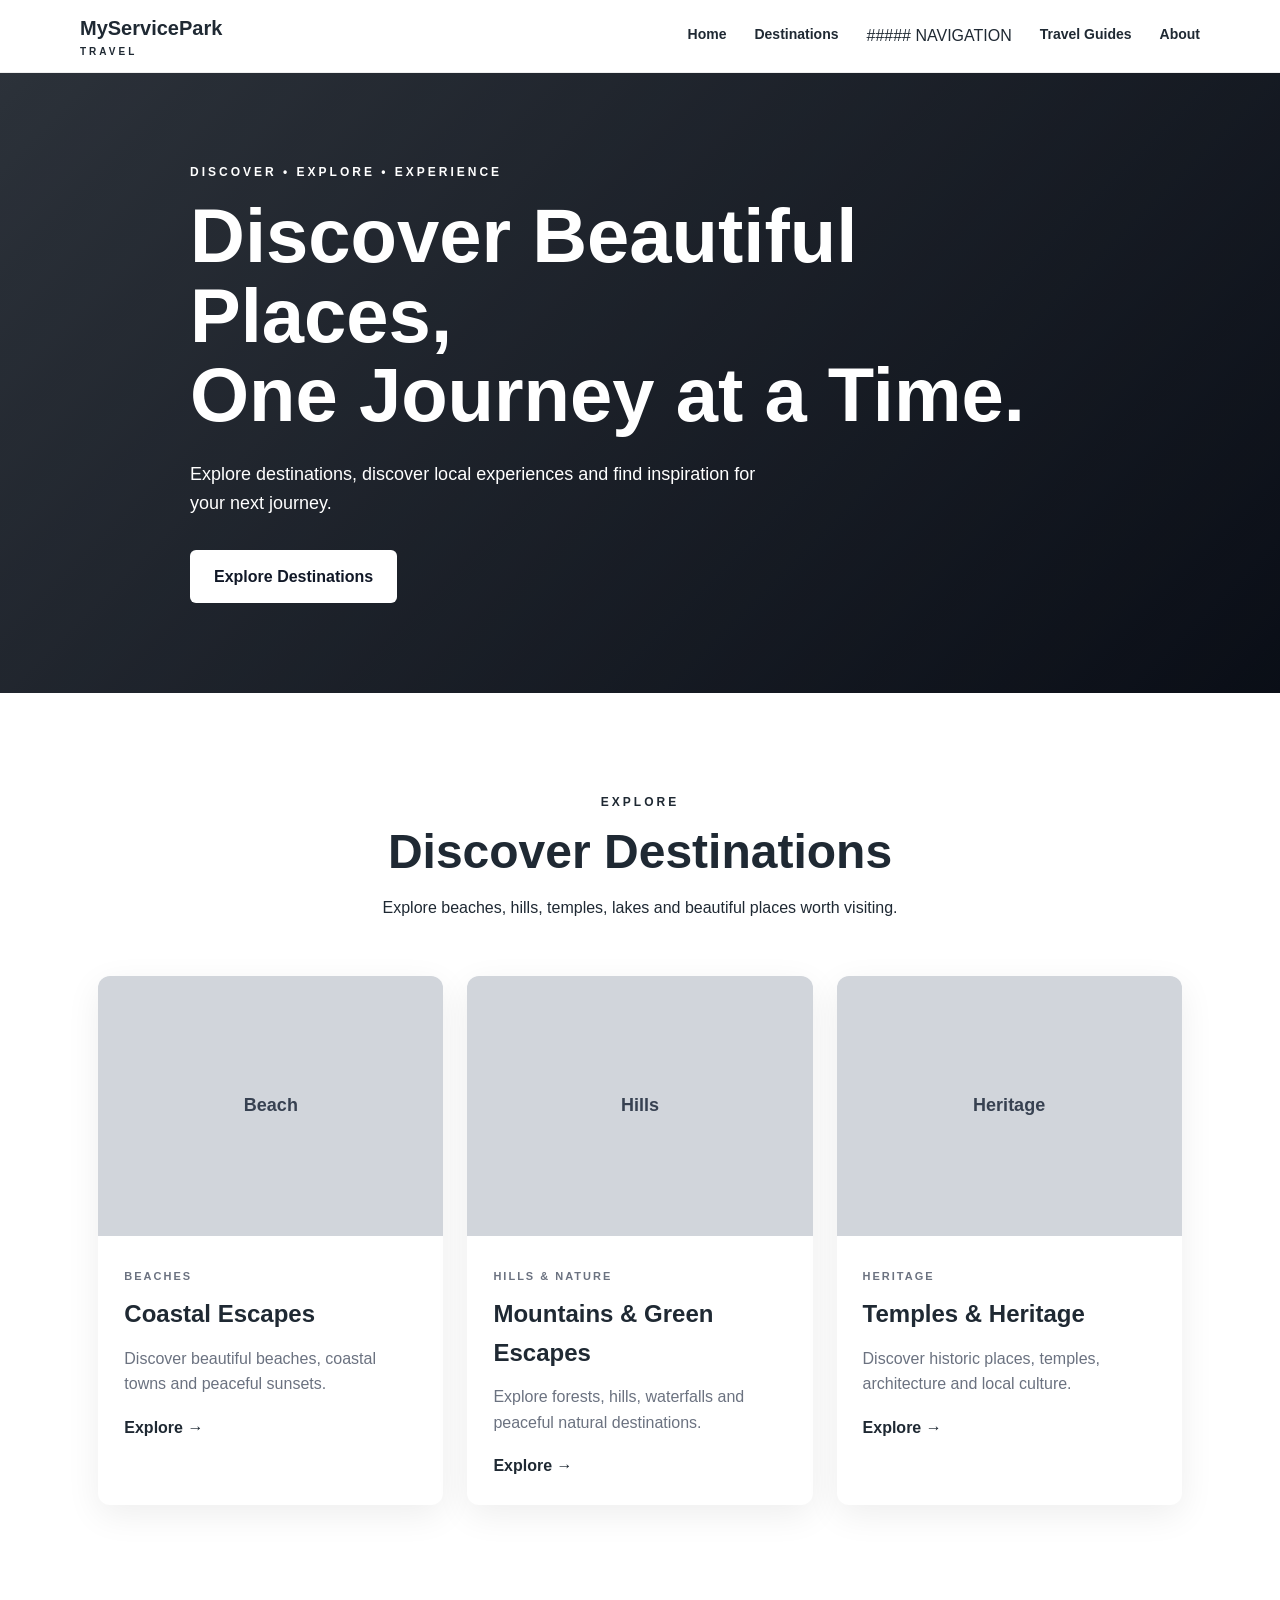
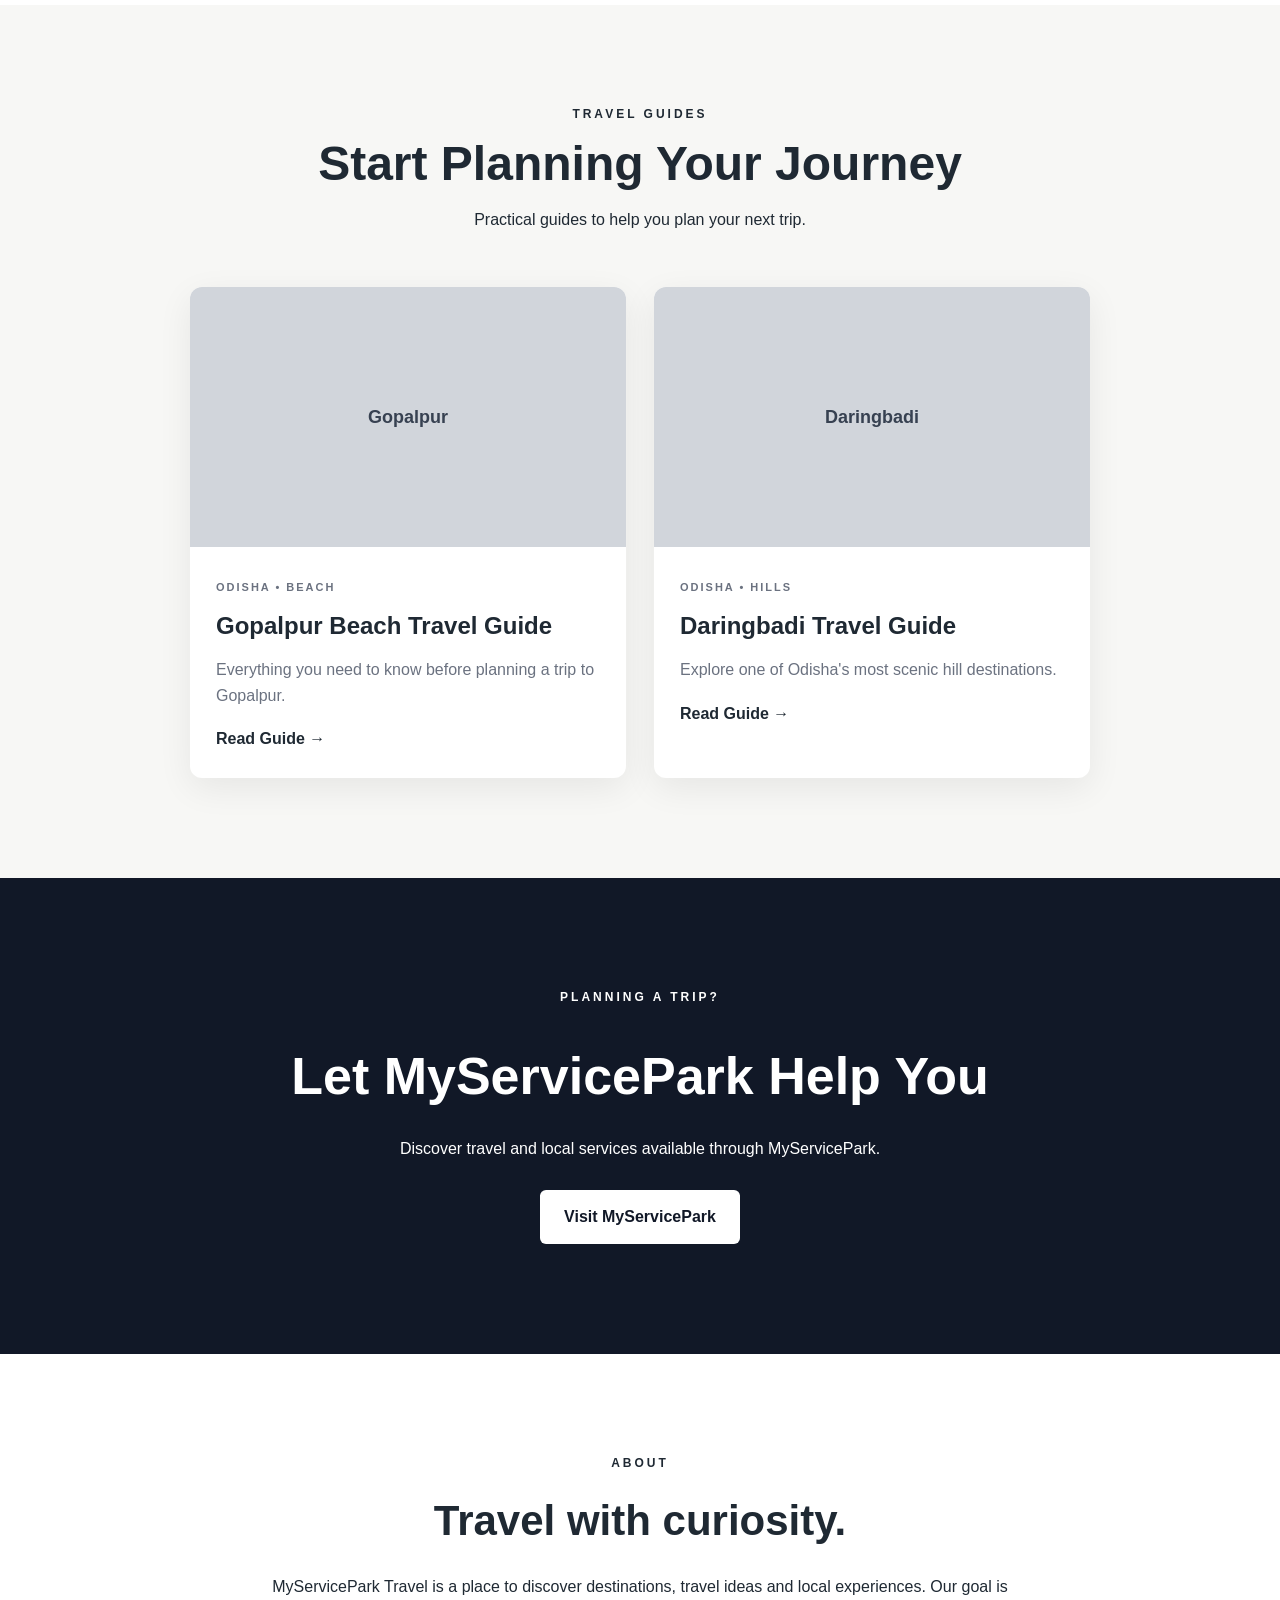
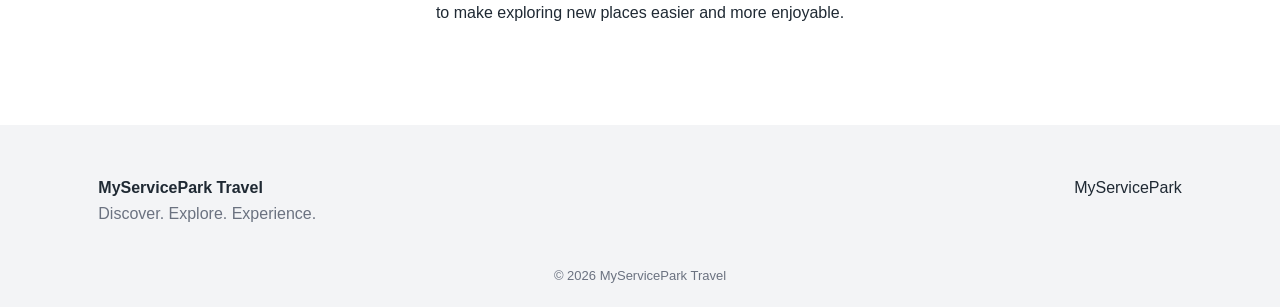
==== index.html @ 7e3c117f "Connect homepage to destinations page  - navigation" ====
<!DOCTYPE html>
<html lang="en">
<head>
    <meta charset="UTF-8">
    <meta name="viewport" content="width=device-width, initial-scale=1.0">

    <title>MyServicePark Travel | Discover Odisha</title>

    <meta
        name="description"
        content="Discover beautiful destinations, travel guides, local experiences and places to visit with MyServicePark Travel."
    >

    <link rel="stylesheet" href="style.css">
</head>

<body>

    <header class="site-header">

        <div class="container nav">

            <a href="index.html" class="logo">
                MyServicePark
                <span>TRAVEL</span>
            </a>

            <nav>
                <a href="index.html">Home</a>
                <a href="destinations/index.html">Destinations</a>  #####   NAVIGATION
                <a href="#guides">Travel Guides</a>
                <a href="#about">About</a>
            </nav>

        </div>

    </header>


    <main>

        <!-- HERO -->

        <section class="hero">

            <div class="hero-content">

                <p class="eyebrow">
                    DISCOVER • EXPLORE • EXPERIENCE
                </p>

                <h1>
                    Discover Beautiful Places,
                    <span>One Journey at a Time.</span>
                </h1>

                <p class="hero-text">
                    Explore destinations, discover local experiences
                    and find inspiration for your next journey.
                </p>

                <a href="#destinations" class="primary-button">
                    Explore Destinations
                </a>

            </div>

        </section>


        <!-- DESTINATIONS -->

        <section id="destinations" class="section">

            <div class="section-heading">

                <p class="eyebrow">
                    EXPLORE
                </p>

                <h2>
                    Discover Destinations
                </h2>

                <p>
                    Explore beaches, hills, temples, lakes and
                    beautiful places worth visiting.
                </p>

            </div>


            <div class="destination-grid">

                <article class="destination-card">

                    <div class="card-image">
                        <div class="placeholder">
                            Beach
                        </div>
                    </div>

                    <div class="card-content">

                        <span class="category">
                            BEACHES
                        </span>

                        <h3>
                            Coastal Escapes
                        </h3>

                        <p>
                            Discover beautiful beaches,
                            coastal towns and peaceful sunsets.
                        </p>

                        <a href="#">
                            Explore →
                        </a>

                    </div>

                </article>


                <article class="destination-card">

                    <div class="card-image">
                        <div class="placeholder">
                            Hills
                        </div>
                    </div>

                    <div class="card-content">

                        <span class="category">
                            HILLS & NATURE
                        </span>

                        <h3>
                            Mountains & Green Escapes
                        </h3>

                        <p>
                            Explore forests, hills, waterfalls
                            and peaceful natural destinations.
                        </p>

                        <a href="#">
                            Explore →
                        </a>

                    </div>

                </article>


                <article class="destination-card">

                    <div class="card-image">
                        <div class="placeholder">
                            Heritage
                        </div>
                    </div>

                    <div class="card-content">

                        <span class="category">
                            HERITAGE
                        </span>

                        <h3>
                            Temples & Heritage
                        </h3>

                        <p>
                            Discover historic places, temples,
                            architecture and local culture.
                        </p>

                        <a href="#">
                            Explore →
                        </a>

                    </div>

                </article>

            </div>

        </section>


        <!-- FEATURED GUIDES -->

        <section id="guides" class="section light-section">

            <div class="section-heading">

                <p class="eyebrow">
                    TRAVEL GUIDES
                </p>

                <h2>
                    Start Planning Your Journey
                </h2>

                <p>
                    Practical guides to help you plan your
                    next trip.
                </p>

            </div>


            <div class="article-grid">

                <article class="article-card">

                    <div class="article-image">
                        <div class="placeholder">
                            Gopalpur
                        </div>
                    </div>

                    <div class="article-content">

                        <span class="category">
                            ODISHA • BEACH
                        </span>

                        <h3>
                            Gopalpur Beach Travel Guide
                        </h3>

                        <p>
                            Everything you need to know before
                            planning a trip to Gopalpur.
                        </p>
                        
                        <a href="articles/gopalpur-beach.html">
                            Read Guide →
                        </a>

                    </div>

                </article>


                <article class="article-card">

                    <div class="article-image">
                        <div class="placeholder">
                            Daringbadi
                        </div>
                    </div>

                    <div class="article-content">

                        <span class="category">
                            ODISHA • HILLS
                        </span>

                        <h3>
                            Daringbadi Travel Guide
                        </h3>

                        <p>
                            Explore one of Odisha's most scenic
                            hill destinations.
                        </p>

                        <a href="#">
                            Read Guide →
                        </a>

                    </div>

                </article>

            </div>

        </section>


        <!-- MY SERVICE PARK CTA -->

        <section class="cta">

            <div class="cta-content">

                <p class="eyebrow">
                    PLANNING A TRIP?
                </p>

                <h2>
                    Let MyServicePark Help You
                </h2>

                <p>
                    Discover travel and local services
                    available through MyServicePark.
                </p>

                <a
                    href="https://myservicepark.com"
                    class="primary-button"
                    target="_blank"
                >
                    Visit MyServicePark
                </a>

            </div>

        </section>


        <!-- ABOUT -->

        <section id="about" class="section">

            <div class="about">

                <p class="eyebrow">
                    ABOUT
                </p>

                <h2>
                    Travel with curiosity.
                </h2>

                <p>
                    MyServicePark Travel is a place to discover
                    destinations, travel ideas and local experiences.
                    Our goal is to make exploring new places easier
                    and more enjoyable.
                </p>

            </div>

        </section>

    </main>


    <footer>

        <div class="container footer-content">

            <div>
                <strong>MyServicePark Travel</strong>
                <p>
                    Discover. Explore. Experience.
                </p>
            </div>

            <div>
                <a href="https://myservicepark.com">
                    MyServicePark
                </a>
            </div>

        </div>

        <div class="copyright">
            © 2026 MyServicePark Travel
        </div>

    </footer>

</body>
</html>
---- style.css ----
* {
    margin: 0;
    padding: 0;
    box-sizing: border-box;
}

html {
    scroll-behavior: smooth;
}

body {
    font-family: Arial, Helvetica, sans-serif;
    color: #1f2933;
    background: #ffffff;
    line-height: 1.6;
}

a {
    text-decoration: none;
    color: inherit;
}

.container {
    width: min(1120px, 92%);
    margin: auto;
}


/* HEADER */

.site-header {
    position: sticky;
    top: 0;
    z-index: 1000;

    background: rgba(255, 255, 255, 0.95);

    border-bottom: 1px solid #eeeeee;
}

.nav {
    min-height: 72px;

    display: flex;
    align-items: center;
    justify-content: space-between;
}

.logo {
    font-size: 20px;
    font-weight: 800;
}

.logo span {
    display: block;

    font-size: 10px;
    letter-spacing: 3px;
    font-weight: 600;
}

nav {
    display: flex;
    gap: 28px;
}

nav a {
    font-size: 14px;
    font-weight: 600;
}


/* HERO */

.hero {
    min-height: 620px;

    display: flex;
    align-items: center;

    background:
        linear-gradient(
            rgba(0, 0, 0, 0.42),
            rgba(0, 0, 0, 0.42)
        ),
        linear-gradient(
            135deg,
            #4b5563,
            #111827
        );
}

.hero-content {
    width: min(900px, 92%);
    margin: auto;

    color: white;
}

.eyebrow {
    font-size: 12px;
    font-weight: 700;
    letter-spacing: 3px;
    margin-bottom: 14px;
}

.hero h1 {
    max-width: 850px;

    font-size: clamp(42px, 7vw, 76px);
    line-height: 1.05;

    margin-bottom: 25px;
}

.hero h1 span {
    display: block;
}

.hero-text {
    max-width: 600px;

    font-size: 18px;
    margin-bottom: 32px;
}


/* BUTTON */

.primary-button {
    display: inline-block;

    padding: 14px 24px;

    background: #ffffff;
    color: #111827;

    border-radius: 6px;

    font-weight: 700;
}


/* SECTIONS */

.section {
    padding: 100px 4%;
}

.light-section {
    background: #f7f7f5;
}

.section-heading {
    max-width: 700px;

    margin: 0 auto 55px;

    text-align: center;
}

.section-heading h2 {
    font-size: clamp(32px, 5vw, 48px);
    line-height: 1.1;

    margin-bottom: 16px;
}


/* DESTINATIONS */

.destination-grid {
    width: min(1120px, 92%);
    margin: auto;

    display: grid;

    grid-template-columns:
        repeat(3, 1fr);

    gap: 24px;
}

.destination-card,
.article-card {
    background: white;

    border-radius: 12px;

    overflow: hidden;

    box-shadow:
        0 10px 35px
        rgba(0, 0, 0, 0.07);
}

.card-image,
.article-image {
    height: 260px;
}

.placeholder {
    width: 100%;
    height: 100%;

    display: flex;
    align-items: center;
    justify-content: center;

    background: #d1d5db;

    color: #374151;

    font-size: 18px;
    font-weight: 700;
}

.card-content,
.article-content {
    padding: 26px;
}

.category {
    font-size: 11px;

    font-weight: 800;

    letter-spacing: 2px;

    color: #6b7280;
}

.card-content h3,
.article-content h3 {
    font-size: 24px;

    margin: 8px 0 12px;
}

.card-content p,
.article-content p {
    color: #6b7280;

    margin-bottom: 18px;
}

.card-content a,
.article-content a {
    font-weight: 700;
}


/* ARTICLES */

.article-grid {
    width: min(900px, 92%);
    margin: auto;

    display: grid;

    grid-template-columns:
        repeat(2, 1fr);

    gap: 28px;
}


/* CTA */

.cta {
    padding: 110px 5%;

    text-align: center;

    background: #111827;
    color: white;
}

.cta-content {
    max-width: 700px;
    margin: auto;
}

.cta h2 {
    font-size: clamp(32px, 5vw, 52px);

    margin-bottom: 18px;
}

.cta p {
    margin-bottom: 28px;
}


/* ABOUT */

.about {
    max-width: 750px;

    margin: auto;

    text-align: center;
}

.about h2 {
    font-size: 42px;

    margin-bottom: 20px;
}


/* FOOTER */

footer {
    background: #f3f4f6;

    padding: 50px 4% 20px;
}

.footer-content {
    display: flex;

    justify-content: space-between;

    gap: 30px;
}

.footer-content p {
    color: #6b7280;
}

.copyright {
    text-align: center;

    margin-top: 40px;

    font-size: 13px;

    color: #6b7280;
}


/* MOBILE */

@media (max-width: 800px) {

    nav {
        gap: 12px;
    }

    nav a {
        font-size: 12px;
    }

    .destination-grid,
    .article-grid {
        grid-template-columns: 1fr;
    }

    .hero {
        min-height: 560px;
    }

    .hero h1 {
        font-size: 46px;
    }

    .section {
        padding: 70px 4%;
    }

    .footer-content {
        flex-direction: column;
    }
}

##########################
/* ARTICLE PAGE */

.article-hero {
    min-height: 500px;

    display: flex;
    align-items: center;

    background:
        linear-gradient(
            rgba(0, 0, 0, 0.45),
            rgba(0, 0, 0, 0.45)
        ),
        linear-gradient(
            135deg,
            #374151,
            #111827
        );

    color: white;
}


.article-hero-content {
    width: min(900px, 92%);

    margin: auto;
}


.article-hero h1 {
    max-width: 850px;

    font-size: clamp(42px, 7vw, 70px);

    line-height: 1.05;

    margin-bottom: 20px;
}


.article-hero p:not(.eyebrow) {
    max-width: 650px;

    font-size: 18px;
}


.article-page {
    width: min(800px, 90%);

    margin: auto;

    padding: 90px 0;
}


.article-page h2 {
    font-size: 32px;

    margin-top: 55px;

    margin-bottom: 18px;
}


.article-page p {
    margin-bottom: 20px;

    color: #4b5563;
}


.article-page ul {
    margin-left: 25px;

    color: #4b5563;
}


.article-intro {
    font-size: 21px;

    line-height: 1.8;

    color: #374151 !important;
}


.video-placeholder {
    margin-top: 25px;

    height: 360px;

    display: flex;

    align-items: center;
    justify-content: center;

    background: #e5e7eb;

    color: #6b7280;

    border-radius: 10px;
}


@media (max-width: 700px) {

    .article-hero {
        min-height: 450px;
    }

    .article-hero h1 {
        font-size: 44px;
    }

    .video-placeholder {
        height: 220px;
    }

}

#################################

/* ================================
   Article Page
   ================================ */

.article-hero {
    padding: 100px 20px;
    background: #f4f7f6;
    text-align: center;
}

.article-hero-content {
    max-width: 850px;
    margin: 0 auto;
}

.article-category {
    font-size: 14px;
    font-weight: 700;
    letter-spacing: 1.5px;
    margin-bottom: 15px;
}

.article-hero h1 {
    font-size: 48px;
    line-height: 1.15;
    margin-bottom: 20px;
}

.article-intro {
    max-width: 700px;
    margin: 0 auto;
    font-size: 20px;
    line-height: 1.7;
}


.article-page {
    max-width: 850px;
    margin: 0 auto;
    padding: 70px 20px;
}

.article-page section {
    margin-bottom: 55px;
}

.article-page h2 {
    font-size: 30px;
    margin-bottom: 18px;
}

.article-page p {
    font-size: 17px;
    line-height: 1.8;
    margin-bottom: 18px;
}

.article-page ul {
    padding-left: 25px;
}

.article-page li {
    font-size: 17px;
    line-height: 1.8;
    margin-bottom: 8px;
}


/* Video placeholder */

.video-placeholder {
    min-height: 300px;
    display: flex;
    align-items: center;
    justify-content: center;

    margin-top: 25px;
    padding: 30px;

    background: #eeeeee;
    border-radius: 12px;

    text-align: center;
}

.video-placeholder p {
    margin: 0;
}


/* Article CTA */

.article-cta {
    padding: 40px;
    background: #f4f7f6;
    border-radius: 16px;
    text-align: center;
}

.article-cta h2 {
    margin-bottom: 12px;
}


/* Mobile */

@media (max-width: 768px) {

    .article-hero {
        padding: 70px 20px;
    }

    .article-hero h1 {
        font-size: 36px;
    }

    .article-intro {
        font-size: 18px;
    }
/* ================================
   Destinations Page
   ================================ */

.page-hero {
    padding: 90px 20px;
    text-align: center;
    background: #f4f7f6;
}

.page-hero h1 {
    font-size: 48px;
    margin-bottom: 20px;
}

.page-hero p:not(.article-category) {
    max-width: 700px;
    margin: 0 auto;
    font-size: 19px;
    line-height: 1.7;
}


.destinations-page {
    padding: 70px 20px;
}


.destination-category {
    margin-bottom: 80px;
}


.category-heading {
    margin-bottom: 30px;
}

.category-heading h2 {
    font-size: 32px;
    margin-bottom: 10px;
}

.category-heading p {
    max-width: 700px;
    font-size: 17px;
    line-height: 1.7;
}


.destination-grid {
    display: grid;

    grid-template-columns:
        repeat(auto-fit, minmax(260px, 1fr));

    gap: 25px;
}


.destination-card {
    background: #ffffff;

    border: 1px solid #e5e5e5;

    border-radius: 16px;

    overflow: hidden;

    transition:
        transform 0.2s ease,
        box-shadow 0.2s ease;
}


.destination-card:hover {
    transform: translateY(-5px);

    box-shadow:
        0 10px 30px rgba(0, 0, 0, 0.08);
}


.destination-card-content {
    padding: 28px;
}


.destination-tag {
    display: inline-block;

    font-size: 13px;

    font-weight: 700;

    letter-spacing: 0.8px;

    text-transform: uppercase;

    margin-bottom: 12px;
}


.destination-card h3 {
    font-size: 24px;

    margin-bottom: 12px;
}


.destination-card p {
    font-size: 16px;

    line-height: 1.7;

    margin-bottom: 20px;
}


.destination-card a {
    font-weight: 700;

    text-decoration: none;
}


.destination-card a:hover {
    text-decoration: underline;
}


/* Travel CTA */

.travel-cta {
    padding: 70px 20px;

    text-align: center;

    background: #f4f7f6;
}

.travel-cta h2 {
    font-size: 34px;

    margin-bottom: 15px;
}

.travel-cta p {
    max-width: 650px;

    margin: 0 auto 25px;

    font-size: 17px;

    line-height: 1.7;
}


/* Mobile */

@media (max-width: 768px) {

    .page-hero {
        padding: 70px 20px;
    }

    .page-hero h1 {
        font-size: 38px;
    }

    .destinations-page {
        padding: 50px 20px;
    }

    .destination-category {
        margin-bottom: 60px;
    }

    .category-heading h2 {
        font-size: 28px;
    }

    .travel-cta h2 {
        font-size: 28px;
    }

}
    .article-page {
        padding: 50px 20px;
    }

    .article-page h2 {
        font-size: 26px;
    }

    .article-page p,
    .article-page li {
        font-size: 16px;
    }

    .article-cta {
        padding: 30px 20px;
    }
}

######################################
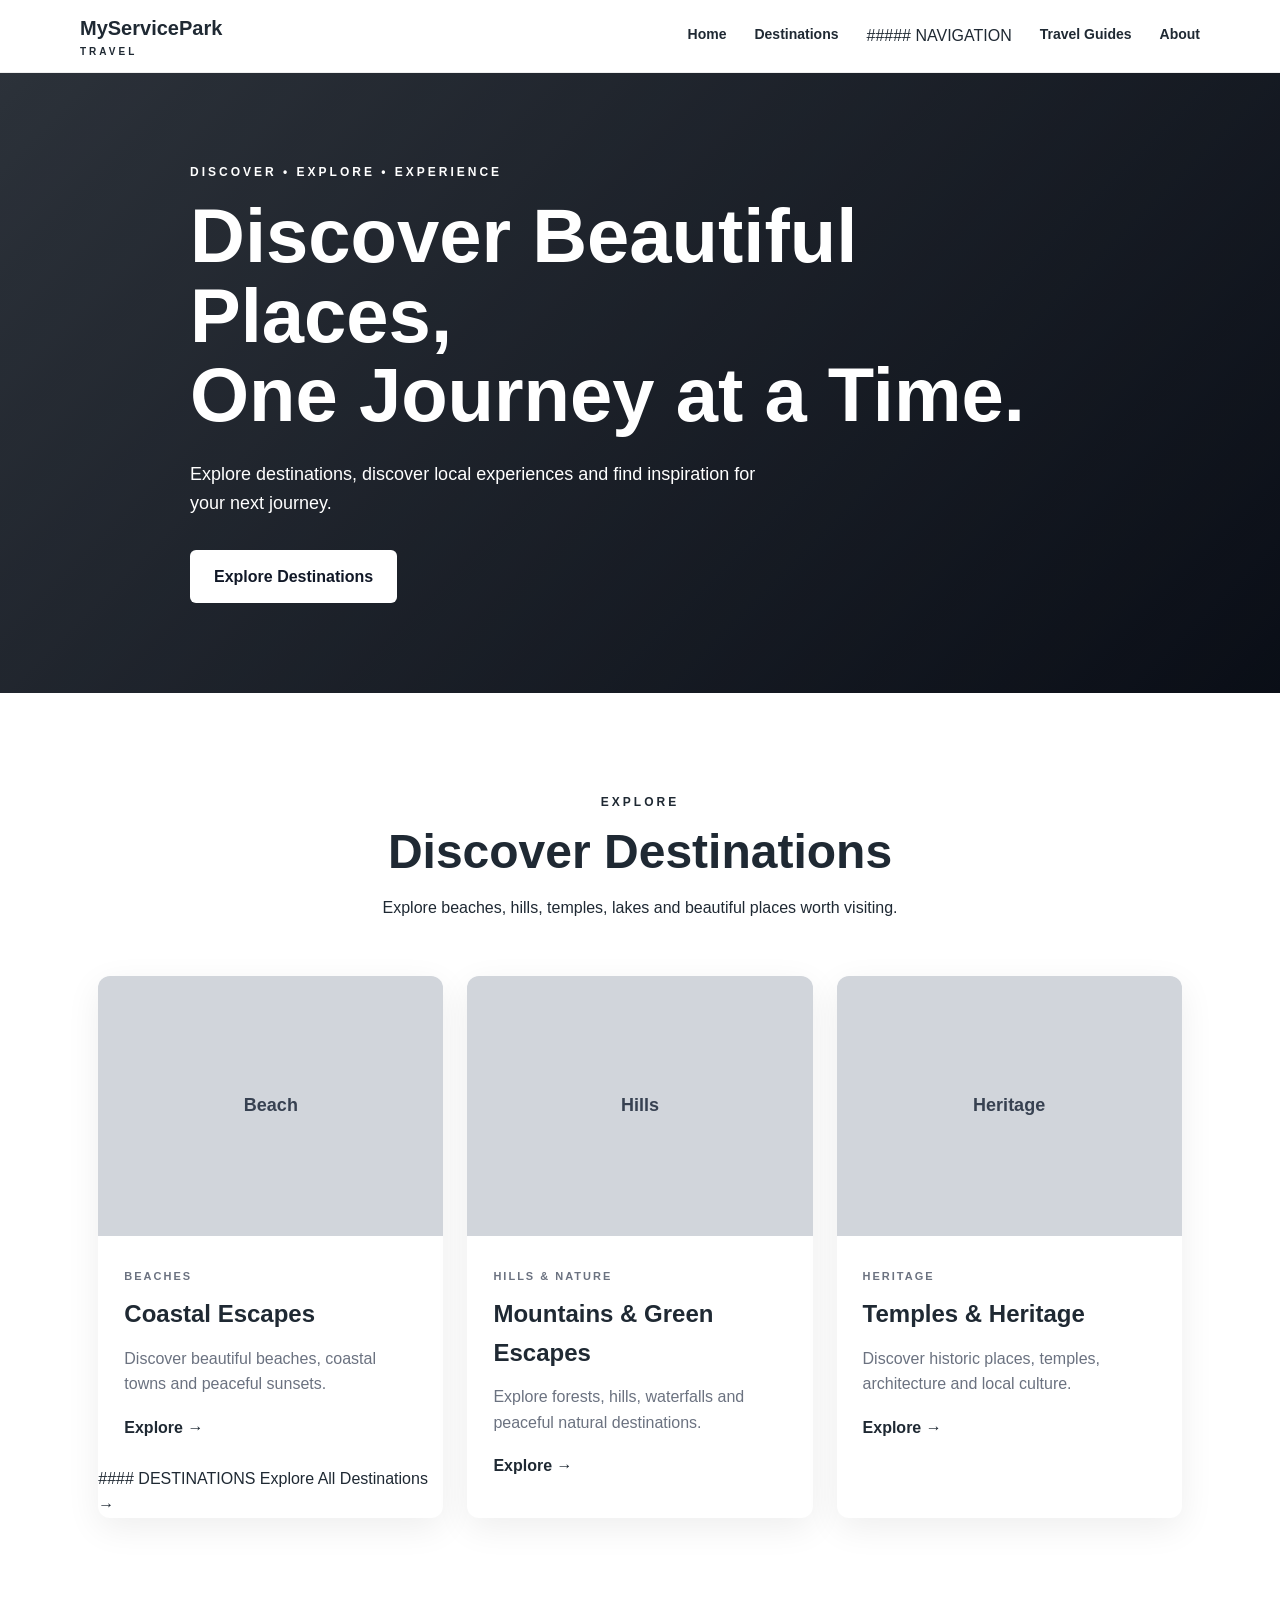
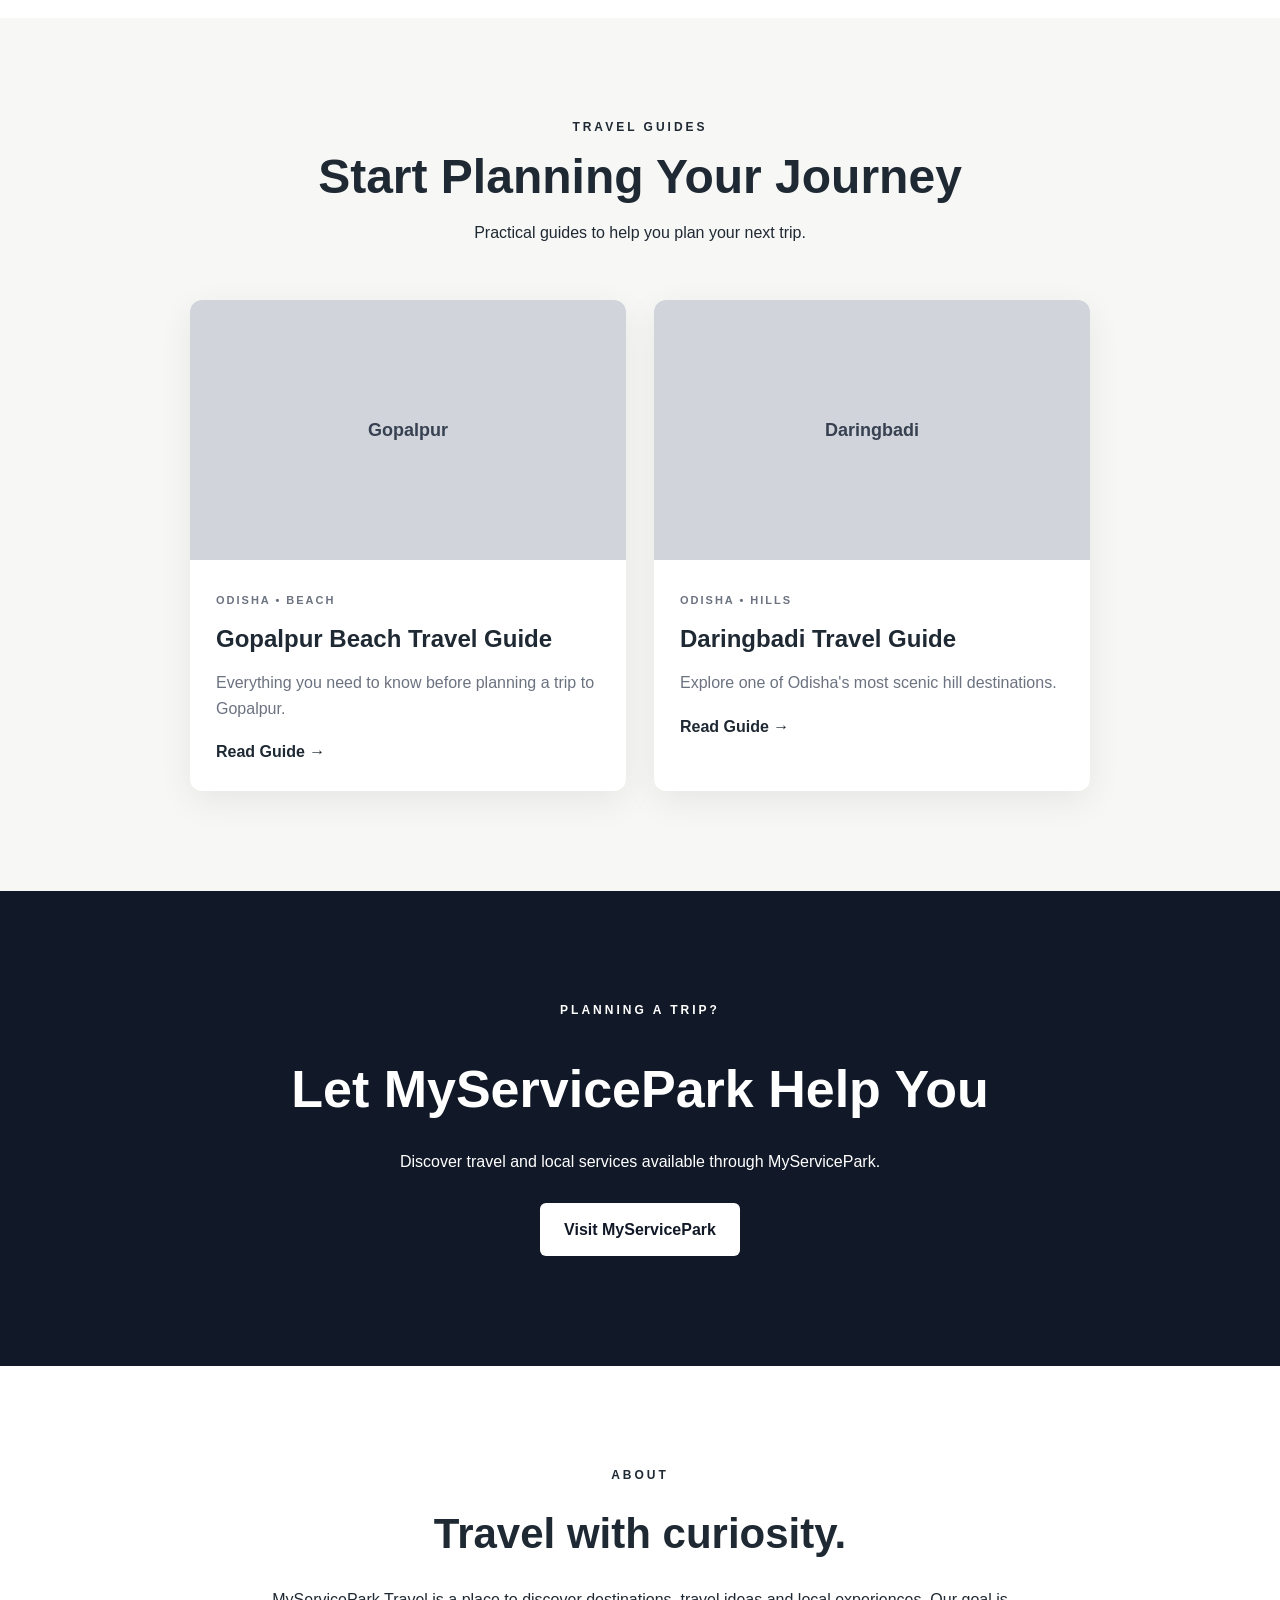
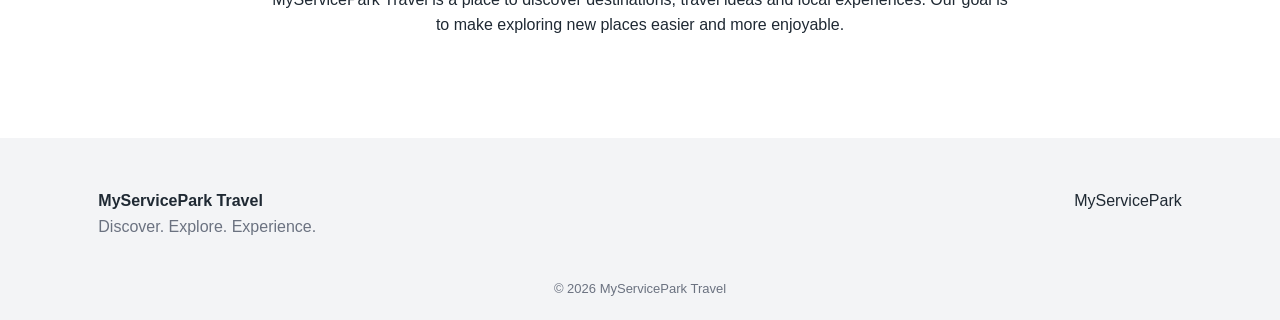
==== commit bd4a1a40: "Add explore all destinations link" ====
--- a/index.html
+++ b/index.html
@@ -119,6 +119,12 @@
                             Explore →
                         </a>
 
+                    </div>
+
+                    <div class="section-link">      #### DESTINATIONS
+                        <a href="destinations/index.html">     
+                            Explore All Destinations →
+                        </a>
                     </div>
 
                 </article>
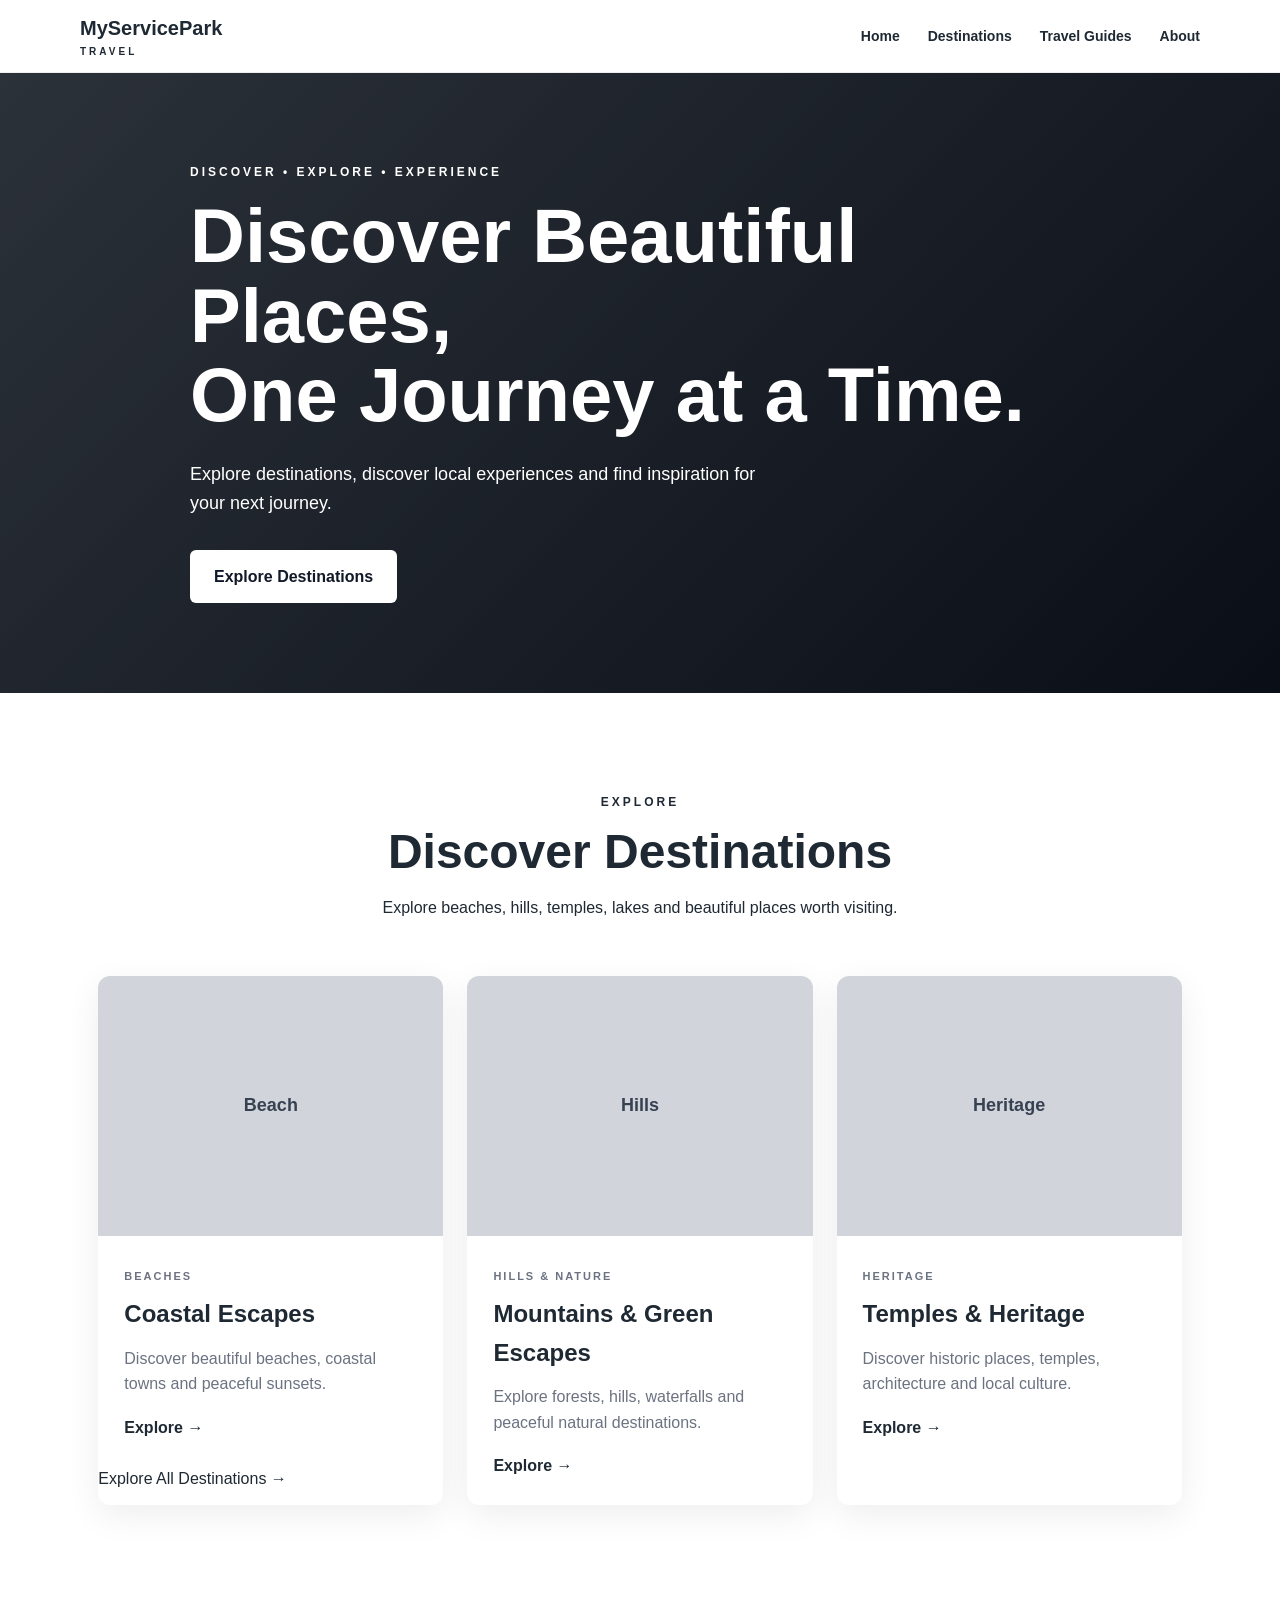
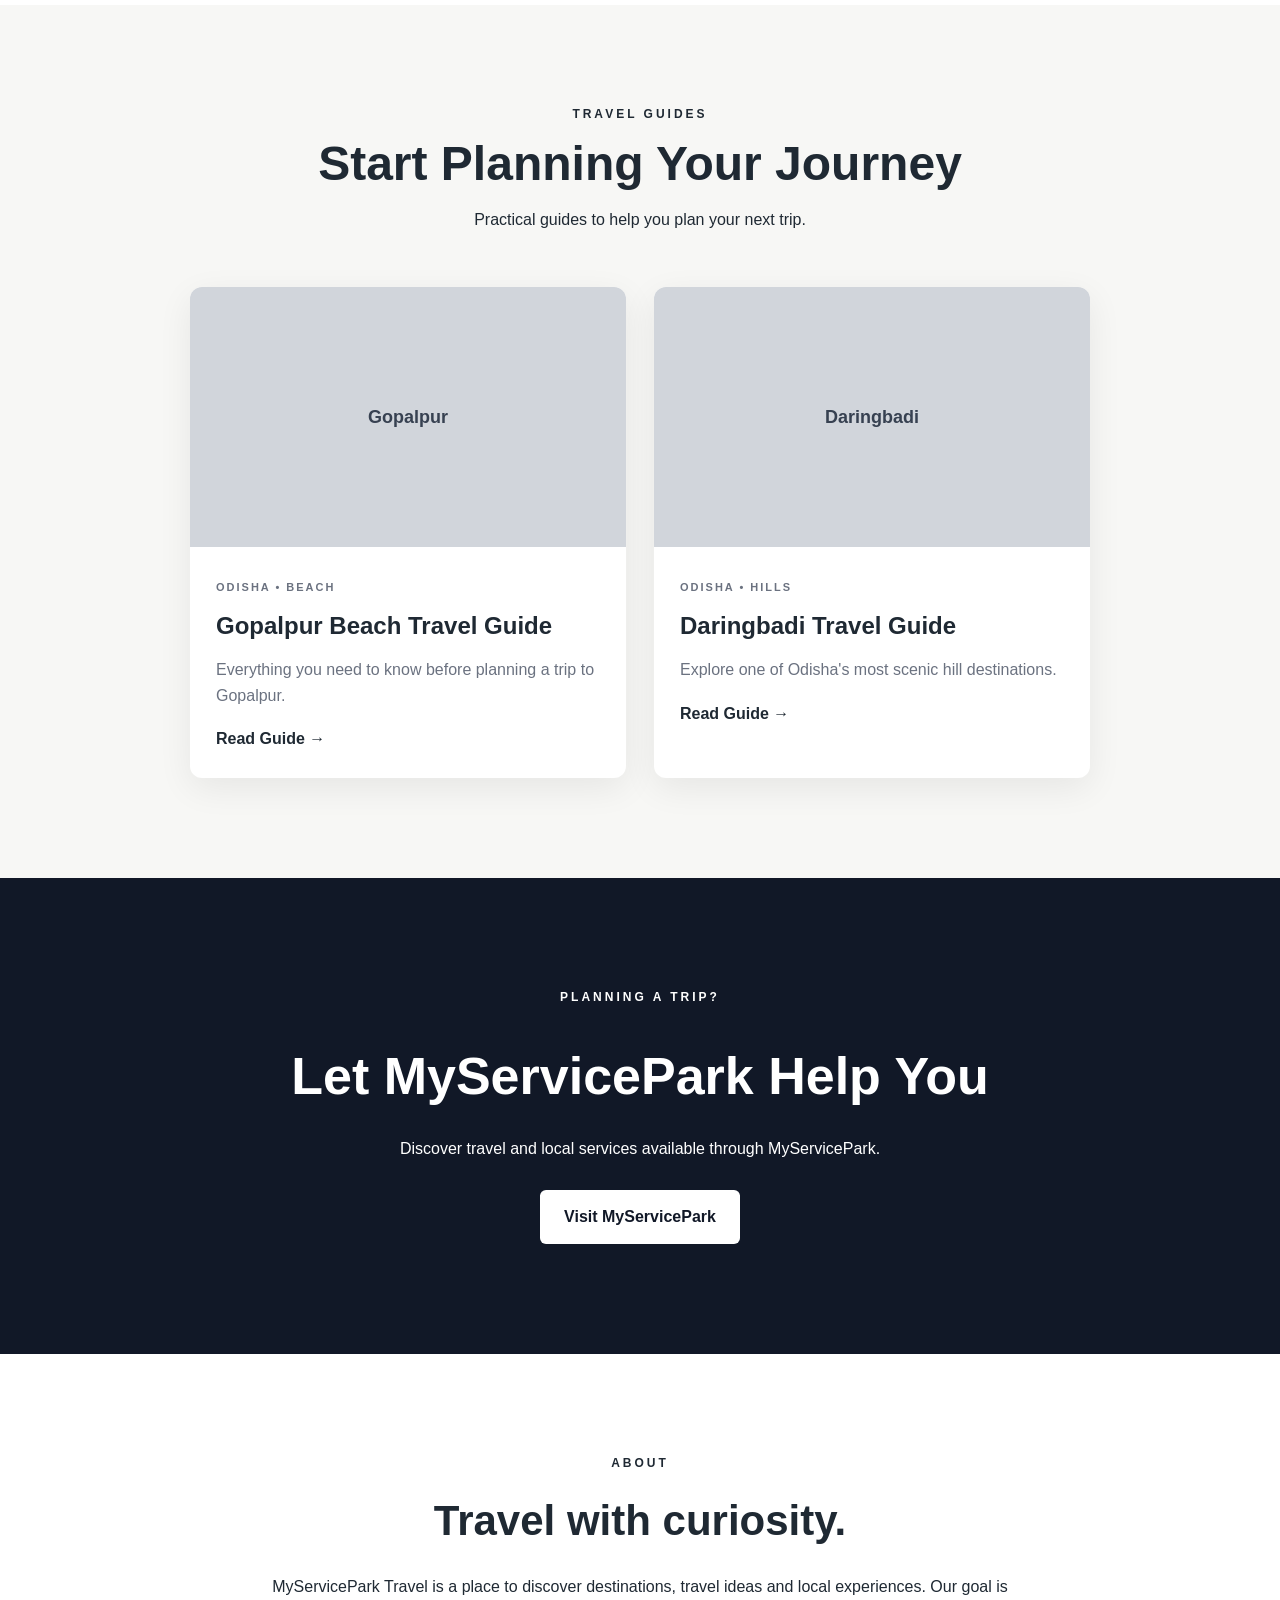
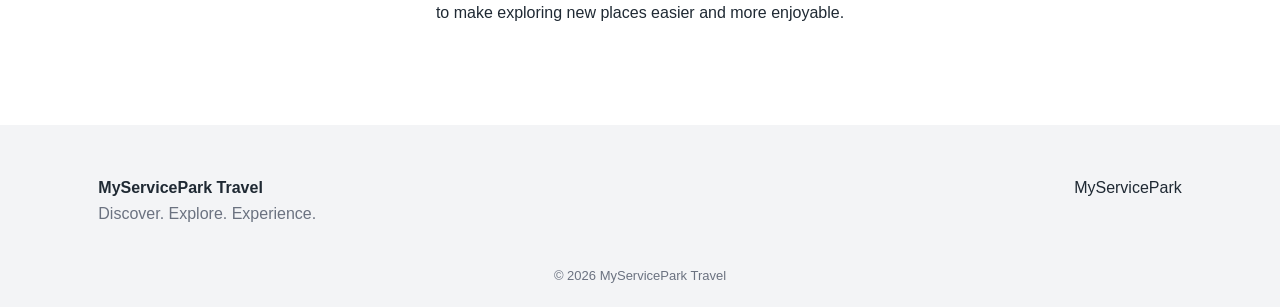
==== commit 2cc1427b: "Remove unnecessary comments in index.html" ====
--- a/index.html
+++ b/index.html
@@ -27,7 +27,7 @@
 
             <nav>
                 <a href="index.html">Home</a>
-                <a href="destinations/index.html">Destinations</a>  #####   NAVIGATION
+                <a href="destinations/index.html">Destinations</a>
                 <a href="#guides">Travel Guides</a>
                 <a href="#about">About</a>
             </nav>
@@ -121,7 +121,7 @@
 
                     </div>
 
-                    <div class="section-link">      #### DESTINATIONS
+                    <div class="section-link">  
                         <a href="destinations/index.html">     
                             Explore All Destinations →
                         </a>
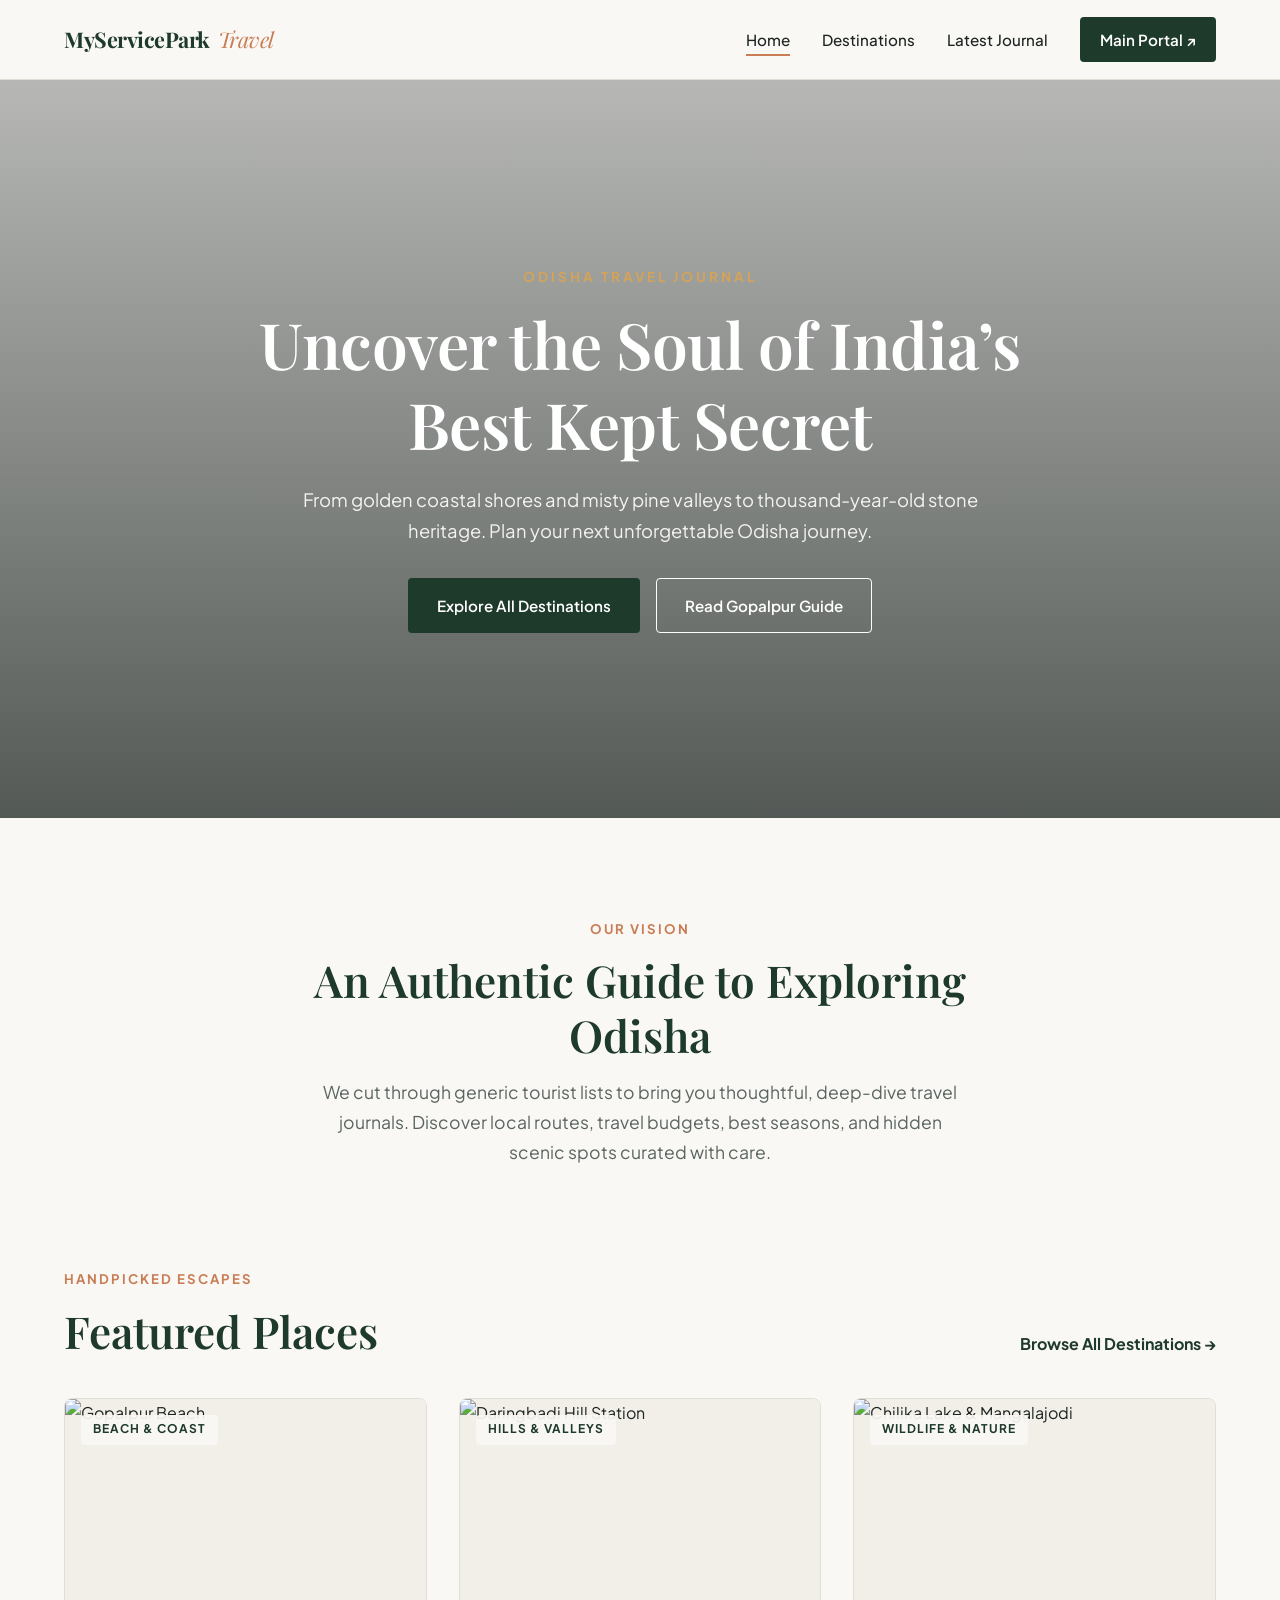
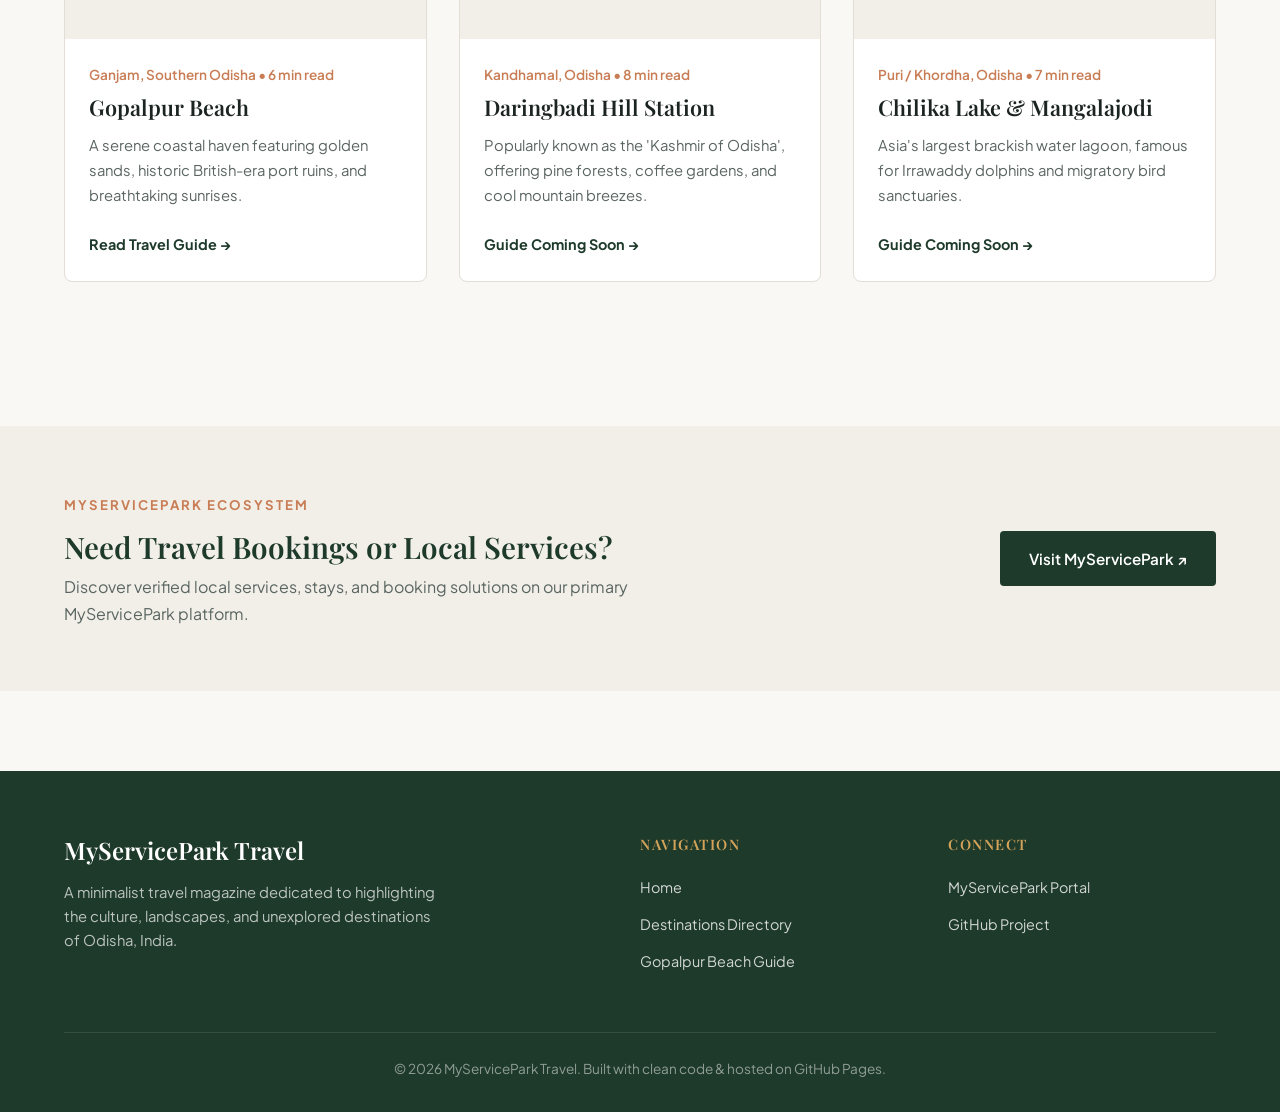
==== commit af7102c4: "feat: Build responsive travel magazine homepage" ====
--- a/index.html
+++ b/index.html
@@ -1,379 +1,122 @@
 <!DOCTYPE html>
 <html lang="en">
 <head>
-    <meta charset="UTF-8">
-    <meta name="viewport" content="width=device-width, initial-scale=1.0">
-
-    <title>MyServicePark Travel | Discover Odisha</title>
-
-    <meta
-        name="description"
-        content="Discover beautiful destinations, travel guides, local experiences and places to visit with MyServicePark Travel."
-    >
-
-    <link rel="stylesheet" href="style.css">
+  <meta charset="UTF-8" />
+  <meta name="viewport" content="width=device-width, initial-scale=1.0" />
+  <title>MyServicePark Travel | Discover Odisha's Hidden Gems & Coastal Wonders</title>
+  <meta name="description" content="An authentic, immersive travel publication showcasing Odisha's beaches, hill stations, heritage temples, and natural wonders." />
+  
+  <!-- Google Fonts -->
+  <link rel="preconnect" href="https://fonts.googleapis.com">
+  <link rel="preconnect" href="https://fonts.gstatic.com" crossorigin>
+  <link href="https://fonts.googleapis.com/css2?family=Playfair+Display:ital,wght@0,600;0,700;1,400&family=Plus+Jakarta+Sans:wght@400;500;600;700&display=swap" rel="stylesheet">
+  
+  <link rel="stylesheet" href="style.css" />
 </head>
-
 <body>
 
-    <header class="site-header">
+  <!-- Site Navigation -->
+  <header class="site-header">
+    <div class="container nav-wrapper">
+      <a href="index.html" class="brand-logo">
+        MyServicePark <span>Travel</span>
+      </a>
 
-        <div class="container nav">
+      <button class="menu-toggle" aria-label="Toggle Navigation">
+        <svg width="24" height="24" viewBox="0 0 24 24" fill="none" stroke="currentColor" stroke-width="2"><path d="M4 6h16M4 12h16M4 18h16"/></svg>
+      </button>
 
-            <a href="index.html" class="logo">
-                MyServicePark
-                <span>TRAVEL</span>
-            </a>
+      <nav class="nav-menu">
+        <a href="index.html" class="nav-link active">Home</a>
+        <a href="destinations/index.html" class="nav-link">Destinations</a>
+        <a href="articles/gopalpur-beach.html" class="nav-link">Latest Journal</a>
+        <a href="https://myservicepark.com/" target="_blank" rel="noopener" class="nav-link nav-btn">Main Portal &nearr;</a>
+      </nav>
+    </div>
+  </header>
 
-            <nav>
-                <a href="index.html">Home</a>
-                <a href="destinations/index.html">Destinations</a>
-                <a href="#guides">Travel Guides</a>
-                <a href="#about">About</a>
-            </nav>
+  <!-- Hero Section -->
+  <section class="hero" style="background-image: url('https://images.unsplash.com/photo-1507525428034-b723cf961d3e?auto=format&fit=crop&w=1800&q=80');">
+    <div class="hero-overlay"></div>
+    <div class="container hero-content">
+      <span class="hero-tag">Odisha Travel Journal</span>
+      <h1 class="hero-title">Uncover the Soul of India’s Best Kept Secret</h1>
+      <p class="hero-description">From golden coastal shores and misty pine valleys to thousand-year-old stone heritage. Plan your next unforgettable Odisha journey.</p>
+      <div class="hero-actions">
+        <a href="destinations/index.html" class="btn btn-primary">Explore All Destinations</a>
+        <a href="articles/gopalpur-beach.html" class="btn btn-secondary" style="color: #FFF; border-color: #FFF;">Read Gopalpur Guide</a>
+      </div>
+    </div>
+  </section>
 
+  <!-- Editorial Introduction -->
+  <section style="padding: 2rem 0 4rem 0;">
+    <div class="container" style="text-align: center; max-width: 780px;">
+      <span class="section-tag">Our Vision</span>
+      <h2 class="section-title">An Authentic Guide to Exploring Odisha</h2>
+      <p class="section-subtitle" style="margin: 0 auto;">
+        We cut through generic tourist lists to bring you thoughtful, deep-dive travel journals. Discover local routes, travel budgets, best seasons, and hidden scenic spots curated with care.
+      </p>
+    </div>
+  </section>
+
+  <!-- Featured Destinations Section -->
+  <section style="padding: 2rem 0 5rem 0;">
+    <div class="container">
+      <div style="display: flex; justify-content: space-between; align-items: flex-end; margin-bottom: 2.5rem; flex-wrap: wrap; gap: 1rem;">
+        <div>
+          <span class="section-tag">Handpicked Escapes</span>
+          <h2 class="section-title" style="margin-bottom: 0;">Featured Places</h2>
         </div>
+        <a href="destinations/index.html" class="card-link" style="font-size: 1rem;">Browse All Destinations &rarr;</a>
+      </div>
 
-    </header>
+      <!-- Rendered dynamically by script.js -->
+      <div id="featured-destinations-grid" class="destinations-grid"></div>
+    </div>
+  </section>
 
+  <!-- Main Website Connection Banner -->
+  <section style="background-color: var(--bg-secondary); padding: 4rem 0; border-y: 1px solid var(--border-light);">
+    <div class="container" style="display: flex; justify-content: space-between; align-items: center; flex-wrap: wrap; gap: 2rem;">
+      <div style="max-width: 600px;">
+        <span class="section-tag">MyServicePark Ecosystem</span>
+        <h2 style="font-size: 1.85rem; margin-bottom: 0.5rem;">Need Travel Bookings or Local Services?</h2>
+        <p style="color: var(--text-muted);">Discover verified local services, stays, and booking solutions on our primary MyServicePark platform.</p>
+      </div>
+      <a href="https://myservicepark.com/" target="_blank" rel="noopener" class="btn btn-primary">Visit MyServicePark &nearr;</a>
+    </div>
+  </section>
 
-    <main>
+  <!-- Footer -->
+  <footer class="site-footer">
+    <div class="container footer-grid">
+      <div class="footer-brand">
+        <h3>MyServicePark <span>Travel</span></h3>
+        <p>A minimalist travel magazine dedicated to highlighting the culture, landscapes, and unexplored destinations of Odisha, India.</p>
+      </div>
+      <div class="footer-links">
+        <h4>Navigation</h4>
+        <ul>
+          <li><a href="index.html">Home</a></li>
+          <li><a href="destinations/index.html">Destinations Directory</a></li>
+          <li><a href="articles/gopalpur-beach.html">Gopalpur Beach Guide</a></li>
+        </ul>
+      </div>
+      <div class="footer-links">
+        <h4>Connect</h4>
+        <ul>
+          <li><a href="https://myservicepark.com/" target="_blank" rel="noopener">MyServicePark Portal</a></li>
+          <li><a href="https://github.com/SangamSwain/myservicepark-travel" target="_blank" rel="noopener">GitHub Project</a></li>
+        </ul>
+      </div>
+    </div>
+    <div class="container footer-bottom">
+      <p>&copy; 2026 MyServicePark Travel. Built with clean code & hosted on GitHub Pages.</p>
+    </div>
+  </footer>
 
-        <!-- HERO -->
-
-        <section class="hero">
-
-            <div class="hero-content">
-
-                <p class="eyebrow">
-                    DISCOVER • EXPLORE • EXPERIENCE
-                </p>
-
-                <h1>
-                    Discover Beautiful Places,
-                    <span>One Journey at a Time.</span>
-                </h1>
-
-                <p class="hero-text">
-                    Explore destinations, discover local experiences
-                    and find inspiration for your next journey.
-                </p>
-
-                <a href="#destinations" class="primary-button">
-                    Explore Destinations
-                </a>
-
-            </div>
-
-        </section>
-
-
-        <!-- DESTINATIONS -->
-
-        <section id="destinations" class="section">
-
-            <div class="section-heading">
-
-                <p class="eyebrow">
-                    EXPLORE
-                </p>
-
-                <h2>
-                    Discover Destinations
-                </h2>
-
-                <p>
-                    Explore beaches, hills, temples, lakes and
-                    beautiful places worth visiting.
-                </p>
-
-            </div>
-
-
-            <div class="destination-grid">
-
-                <article class="destination-card">
-
-                    <div class="card-image">
-                        <div class="placeholder">
-                            Beach
-                        </div>
-                    </div>
-
-                    <div class="card-content">
-
-                        <span class="category">
-                            BEACHES
-                        </span>
-
-                        <h3>
-                            Coastal Escapes
-                        </h3>
-
-                        <p>
-                            Discover beautiful beaches,
-                            coastal towns and peaceful sunsets.
-                        </p>
-
-                        <a href="#">
-                            Explore →
-                        </a>
-
-                    </div>
-
-                    <div class="section-link">  
-                        <a href="destinations/index.html">     
-                            Explore All Destinations →
-                        </a>
-                    </div>
-
-                </article>
-
-
-                <article class="destination-card">
-
-                    <div class="card-image">
-                        <div class="placeholder">
-                            Hills
-                        </div>
-                    </div>
-
-                    <div class="card-content">
-
-                        <span class="category">
-                            HILLS & NATURE
-                        </span>
-
-                        <h3>
-                            Mountains & Green Escapes
-                        </h3>
-
-                        <p>
-                            Explore forests, hills, waterfalls
-                            and peaceful natural destinations.
-                        </p>
-
-                        <a href="#">
-                            Explore →
-                        </a>
-
-                    </div>
-
-                </article>
-
-
-                <article class="destination-card">
-
-                    <div class="card-image">
-                        <div class="placeholder">
-                            Heritage
-                        </div>
-                    </div>
-
-                    <div class="card-content">
-
-                        <span class="category">
-                            HERITAGE
-                        </span>
-
-                        <h3>
-                            Temples & Heritage
-                        </h3>
-
-                        <p>
-                            Discover historic places, temples,
-                            architecture and local culture.
-                        </p>
-
-                        <a href="#">
-                            Explore →
-                        </a>
-
-                    </div>
-
-                </article>
-
-            </div>
-
-        </section>
-
-
-        <!-- FEATURED GUIDES -->
-
-        <section id="guides" class="section light-section">
-
-            <div class="section-heading">
-
-                <p class="eyebrow">
-                    TRAVEL GUIDES
-                </p>
-
-                <h2>
-                    Start Planning Your Journey
-                </h2>
-
-                <p>
-                    Practical guides to help you plan your
-                    next trip.
-                </p>
-
-            </div>
-
-
-            <div class="article-grid">
-
-                <article class="article-card">
-
-                    <div class="article-image">
-                        <div class="placeholder">
-                            Gopalpur
-                        </div>
-                    </div>
-
-                    <div class="article-content">
-
-                        <span class="category">
-                            ODISHA • BEACH
-                        </span>
-
-                        <h3>
-                            Gopalpur Beach Travel Guide
-                        </h3>
-
-                        <p>
-                            Everything you need to know before
-                            planning a trip to Gopalpur.
-                        </p>
-                        
-                        <a href="articles/gopalpur-beach.html">
-                            Read Guide →
-                        </a>
-
-                    </div>
-
-                </article>
-
-
-                <article class="article-card">
-
-                    <div class="article-image">
-                        <div class="placeholder">
-                            Daringbadi
-                        </div>
-                    </div>
-
-                    <div class="article-content">
-
-                        <span class="category">
-                            ODISHA • HILLS
-                        </span>
-
-                        <h3>
-                            Daringbadi Travel Guide
-                        </h3>
-
-                        <p>
-                            Explore one of Odisha's most scenic
-                            hill destinations.
-                        </p>
-
-                        <a href="#">
-                            Read Guide →
-                        </a>
-
-                    </div>
-
-                </article>
-
-            </div>
-
-        </section>
-
-
-        <!-- MY SERVICE PARK CTA -->
-
-        <section class="cta">
-
-            <div class="cta-content">
-
-                <p class="eyebrow">
-                    PLANNING A TRIP?
-                </p>
-
-                <h2>
-                    Let MyServicePark Help You
-                </h2>
-
-                <p>
-                    Discover travel and local services
-                    available through MyServicePark.
-                </p>
-
-                <a
-                    href="https://myservicepark.com"
-                    class="primary-button"
-                    target="_blank"
-                >
-                    Visit MyServicePark
-                </a>
-
-            </div>
-
-        </section>
-
-
-        <!-- ABOUT -->
-
-        <section id="about" class="section">
-
-            <div class="about">
-
-                <p class="eyebrow">
-                    ABOUT
-                </p>
-
-                <h2>
-                    Travel with curiosity.
-                </h2>
-
-                <p>
-                    MyServicePark Travel is a place to discover
-                    destinations, travel ideas and local experiences.
-                    Our goal is to make exploring new places easier
-                    and more enjoyable.
-                </p>
-
-            </div>
-
-        </section>
-
-    </main>
-
-
-    <footer>
-
-        <div class="container footer-content">
-
-            <div>
-                <strong>MyServicePark Travel</strong>
-                <p>
-                    Discover. Explore. Experience.
-                </p>
-            </div>
-
-            <div>
-                <a href="https://myservicepark.com">
-                    MyServicePark
-                </a>
-            </div>
-
-        </div>
-
-        <div class="copyright">
-            © 2026 MyServicePark Travel
-        </div>
-
-    </footer>
-
+  <script src="data/destinations.js"></script>
+  <script src="script.js"></script>
 </body>
 </html>
--- a/style.css
+++ b/style.css
@@ -1,827 +1,765 @@
-* {
-    margin: 0;
-    padding: 0;
-    box-sizing: border-box;
+/* ==========================================================================
+   MYSERVICEPARK TRAVEL - DESIGN SYSTEM & TYPOGRAPHY
+   Aesthetic: Warm Editorial, Travel Magazine & Minimalist Luxury
+   ========================================================================== */
+
+:root {
+  /* Color Palette */
+  --bg-primary: #FAF8F5;       /* Warm Off-White */
+  --bg-secondary: #F2EFE9;     /* Soft Cream */
+  --bg-card: #FFFFFF;          /* Pure White */
+  --text-main: #1C2421;        /* Deep Charcoal/Black */
+  --text-muted: #5A6561;       /* Soft Muted Green-Grey */
+  
+  --brand-primary: #1E3A2B;    /* Deep Forest Green */
+  --brand-accent: #2E5A44;     /* Medium Forest Green */
+  --brand-warm: #C87D55;       /* Earthy Terracotta/Sand */
+  --brand-gold: #D4A359;       /* Sand Gold */
+  
+  --border-light: #E2DDD5;     /* Delicate Earth Border */
+  --border-hover: #C5BCB0;
+  
+  /* Typography */
+  --font-heading: 'Playfair Display', Georgia, 'Times New Roman', serif;
+  --font-body: 'Plus Jakarta Sans', -apple-system, BlinkMacSystemFont, 'Segoe UI', Roboto, sans-serif;
+  
+  /* Layout & Spacing */
+  --max-width: 1240px;
+  --header-height: 80px;
+  --radius-sm: 4px;
+  --radius-md: 8px;
+  --radius-lg: 16px;
+  
+  /* Shadows & Transitions */
+  --shadow-sm: 0 2px 8px rgba(28, 36, 33, 0.04);
+  --shadow-md: 0 8px 24px rgba(28, 36, 33, 0.08);
+  --shadow-hover: 0 16px 32px rgba(28, 36, 33, 0.12);
+  --transition: all 0.3s cubic-bezier(0.16, 1, 0.3, 1);
+}
+
+/* Reset & Base Styles */
+*, *::before, *::after {
+  box-sizing: border-box;
+  margin: 0;
+  padding: 0;
 }
 
 html {
-    scroll-behavior: smooth;
+  scroll-behavior: smooth;
+  font-size: 16px;
 }
 
 body {
-    font-family: Arial, Helvetica, sans-serif;
-    color: #1f2933;
-    background: #ffffff;
-    line-height: 1.6;
+  background-color: var(--bg-primary);
+  color: var(--text-main);
+  font-family: var(--font-body);
+  line-height: 1.7;
+  -webkit-font-smoothing: antialiased;
+  overflow-x: hidden;
+}
+
+img {
+  max-width: 100%;
+  height: auto;
+  display: block;
 }
 
 a {
-    text-decoration: none;
-    color: inherit;
-}
-
+  color: inherit;
+  text-decoration: none;
+  transition: var(--transition);
+}
+
+ul {
+  list-style: none;
+}
+
+/* Typography Helpers */
+h1, h2, h3, h4, .serif {
+  font-family: var(--font-heading);
+  font-weight: 600;
+  line-height: 1.25;
+  color: var(--brand-primary);
+}
+
+.section-tag {
+  display: inline-block;
+  font-size: 0.825rem;
+  font-weight: 700;
+  text-transform: uppercase;
+  letter-spacing: 2px;
+  color: var(--brand-warm);
+  margin-bottom: 0.75rem;
+}
+
+.section-title {
+  font-size: 2.25rem;
+  margin-bottom: 1rem;
+}
+
+@media (min-width: 768px) {
+  .section-title { font-size: 2.75rem; }
+}
+
+.section-subtitle {
+  color: var(--text-muted);
+  font-size: 1.1rem;
+  max-width: 650px;
+  margin-bottom: 2.5rem;
+}
+
+/* Container */
 .container {
-    width: min(1120px, 92%);
-    margin: auto;
-}
-
-
-/* HEADER */
-
+  width: 90%;
+  max-width: var(--max-width);
+  margin: 0 auto;
+}
+
+/* ==========================================================================
+   NAVIGATION BAR
+   ========================================================================== */
 .site-header {
-    position: sticky;
-    top: 0;
-    z-index: 1000;
-
-    background: rgba(255, 255, 255, 0.95);
-
-    border-bottom: 1px solid #eeeeee;
-}
-
-.nav {
-    min-height: 72px;
-
-    display: flex;
-    align-items: center;
-    justify-content: space-between;
-}
-
-.logo {
-    font-size: 20px;
-    font-weight: 800;
-}
-
-.logo span {
-    display: block;
-
-    font-size: 10px;
-    letter-spacing: 3px;
-    font-weight: 600;
-}
-
-nav {
-    display: flex;
-    gap: 28px;
-}
-
-nav a {
-    font-size: 14px;
-    font-weight: 600;
-}
-
-
-/* HERO */
-
+  position: sticky;
+  top: 0;
+  left: 0;
+  width: 100%;
+  height: var(--header-height);
+  background-color: rgba(250, 248, 245, 0.92);
+  backdrop-filter: blur(10px);
+  -webkit-backdrop-filter: blur(10px);
+  z-index: 1000;
+  border-bottom: 1px solid var(--border-light);
+}
+
+.nav-wrapper {
+  display: flex;
+  align-items: center;
+  justify-content: space-between;
+  height: 100%;
+}
+
+.brand-logo {
+  display: flex;
+  align-items: center;
+  gap: 0.5rem;
+  font-family: var(--font-heading);
+  font-size: 1.35rem;
+  font-weight: 700;
+  color: var(--brand-primary);
+  letter-spacing: -0.5px;
+}
+
+.brand-logo span {
+  color: var(--brand-warm);
+  font-style: italic;
+  font-weight: 400;
+}
+
+.nav-menu {
+  display: flex;
+  align-items: center;
+  gap: 2rem;
+}
+
+.nav-link {
+  font-size: 0.95rem;
+  font-weight: 500;
+  color: var(--text-main);
+  position: relative;
+  padding: 0.25rem 0;
+}
+
+.nav-link::after {
+  content: '';
+  position: absolute;
+  bottom: 0;
+  left: 0;
+  width: 0%;
+  height: 2px;
+  background-color: var(--brand-warm);
+  transition: var(--transition);
+}
+
+.nav-link:hover::after,
+.nav-link.active::after {
+  width: 100%;
+}
+
+.nav-btn {
+  background-color: var(--brand-primary);
+  color: #FFFFFF !important;
+  padding: 0.6rem 1.25rem;
+  border-radius: var(--radius-sm);
+  font-weight: 600;
+}
+
+.nav-btn:hover {
+  background-color: var(--brand-accent);
+  transform: translateY(-2px);
+}
+
+.menu-toggle {
+  display: none;
+  background: none;
+  border: none;
+  cursor: pointer;
+  padding: 0.5rem;
+  color: var(--brand-primary);
+}
+
+/* Mobile Nav Overlay */
+@media (max-width: 868px) {
+  .menu-toggle { display: block; }
+  
+  .nav-menu {
+    position: fixed;
+    top: var(--header-height);
+    right: -100%;
+    width: 80%;
+    max-width: 360px;
+    height: calc(100vh - var(--header-height));
+    background-color: var(--bg-primary);
+    flex-direction: column;
+    align-items: flex-start;
+    padding: 2.5rem 2rem;
+    gap: 1.5rem;
+    box-shadow: var(--shadow-md);
+    border-left: 1px solid var(--border-light);
+    transition: var(--transition);
+  }
+  
+  .nav-menu.is-active {
+    right: 0;
+  }
+}
+
+/* ==========================================================================
+   BUTTONS & UI CONTROLS
+   ========================================================================== */
+.btn {
+  display: inline-flex;
+  align-items: center;
+  justify-content: center;
+  gap: 0.5rem;
+  padding: 0.85rem 1.75rem;
+  font-family: var(--font-body);
+  font-size: 0.95rem;
+  font-weight: 600;
+  border-radius: var(--radius-sm);
+  cursor: pointer;
+  transition: var(--transition);
+  border: 1px solid transparent;
+}
+
+.btn-primary {
+  background-color: var(--brand-primary);
+  color: #FFFFFF;
+}
+
+.btn-primary:hover {
+  background-color: var(--brand-accent);
+  box-shadow: var(--shadow-sm);
+  transform: translateY(-2px);
+}
+
+.btn-secondary {
+  background-color: transparent;
+  color: var(--brand-primary);
+  border-color: var(--brand-primary);
+}
+
+.btn-secondary:hover {
+  background-color: var(--brand-primary);
+  color: #FFFFFF;
+}
+
+/* ==========================================================================
+   HERO SECTION
+   ========================================================================== */
 .hero {
-    min-height: 620px;
-
-    display: flex;
-    align-items: center;
-
-    background:
-        linear-gradient(
-            rgba(0, 0, 0, 0.42),
-            rgba(0, 0, 0, 0.42)
-        ),
-        linear-gradient(
-            135deg,
-            #4b5563,
-            #111827
-        );
+  position: relative;
+  min-height: 82vh;
+  display: flex;
+  align-items: center;
+  justify-content: center;
+  padding: 4rem 1rem;
+  background-size: cover;
+  background-position: center;
+  background-repeat: no-repeat;
+  color: #FFFFFF;
+  margin-bottom: 4rem;
+}
+
+.hero-overlay {
+  position: absolute;
+  inset: 0;
+  background: linear-gradient(180deg, rgba(28,36,33,0.3) 0%, rgba(28,36,33,0.75) 100%);
 }
 
 .hero-content {
-    width: min(900px, 92%);
-    margin: auto;
-
-    color: white;
-}
-
-.eyebrow {
-    font-size: 12px;
-    font-weight: 700;
-    letter-spacing: 3px;
-    margin-bottom: 14px;
-}
-
-.hero h1 {
-    max-width: 850px;
-
-    font-size: clamp(42px, 7vw, 76px);
-    line-height: 1.05;
-
-    margin-bottom: 25px;
-}
-
-.hero h1 span {
-    display: block;
-}
-
-.hero-text {
-    max-width: 600px;
-
-    font-size: 18px;
-    margin-bottom: 32px;
-}
-
-
-/* BUTTON */
-
-.primary-button {
-    display: inline-block;
-
-    padding: 14px 24px;
-
-    background: #ffffff;
-    color: #111827;
-
-    border-radius: 6px;
-
-    font-weight: 700;
-}
-
-
-/* SECTIONS */
-
-.section {
-    padding: 100px 4%;
-}
-
-.light-section {
-    background: #f7f7f5;
-}
-
-.section-heading {
-    max-width: 700px;
-
-    margin: 0 auto 55px;
-
-    text-align: center;
-}
-
-.section-heading h2 {
-    font-size: clamp(32px, 5vw, 48px);
-    line-height: 1.1;
-
-    margin-bottom: 16px;
-}
-
-
-/* DESTINATIONS */
-
-.destination-grid {
-    width: min(1120px, 92%);
-    margin: auto;
-
-    display: grid;
-
-    grid-template-columns:
-        repeat(3, 1fr);
-
-    gap: 24px;
-}
-
-.destination-card,
-.article-card {
-    background: white;
-
-    border-radius: 12px;
-
-    overflow: hidden;
-
-    box-shadow:
-        0 10px 35px
-        rgba(0, 0, 0, 0.07);
-}
-
-.card-image,
-.article-image {
-    height: 260px;
-}
-
-.placeholder {
-    width: 100%;
-    height: 100%;
-
-    display: flex;
-    align-items: center;
-    justify-content: center;
-
-    background: #d1d5db;
-
-    color: #374151;
-
-    font-size: 18px;
-    font-weight: 700;
-}
-
-.card-content,
-.article-content {
-    padding: 26px;
-}
-
-.category {
-    font-size: 11px;
-
-    font-weight: 800;
-
-    letter-spacing: 2px;
-
-    color: #6b7280;
-}
-
-.card-content h3,
-.article-content h3 {
-    font-size: 24px;
-
-    margin: 8px 0 12px;
-}
-
-.card-content p,
-.article-content p {
-    color: #6b7280;
-
-    margin-bottom: 18px;
-}
-
-.card-content a,
-.article-content a {
-    font-weight: 700;
-}
-
-
-/* ARTICLES */
-
-.article-grid {
-    width: min(900px, 92%);
-    margin: auto;
-
-    display: grid;
-
-    grid-template-columns:
-        repeat(2, 1fr);
-
-    gap: 28px;
-}
-
-
-/* CTA */
-
-.cta {
-    padding: 110px 5%;
-
-    text-align: center;
-
-    background: #111827;
-    color: white;
-}
-
-.cta-content {
-    max-width: 700px;
-    margin: auto;
-}
-
-.cta h2 {
-    font-size: clamp(32px, 5vw, 52px);
-
-    margin-bottom: 18px;
-}
-
-.cta p {
-    margin-bottom: 28px;
-}
-
-
-/* ABOUT */
-
-.about {
-    max-width: 750px;
-
-    margin: auto;
-
-    text-align: center;
-}
-
-.about h2 {
-    font-size: 42px;
-
-    margin-bottom: 20px;
-}
-
-
-/* FOOTER */
-
-footer {
-    background: #f3f4f6;
-
-    padding: 50px 4% 20px;
-}
-
-.footer-content {
-    display: flex;
-
-    justify-content: space-between;
-
-    gap: 30px;
-}
-
-.footer-content p {
-    color: #6b7280;
-}
-
-.copyright {
-    text-align: center;
-
-    margin-top: 40px;
-
-    font-size: 13px;
-
-    color: #6b7280;
-}
-
-
-/* MOBILE */
-
-@media (max-width: 800px) {
-
-    nav {
-        gap: 12px;
-    }
-
-    nav a {
-        font-size: 12px;
-    }
-
-    .destination-grid,
-    .article-grid {
-        grid-template-columns: 1fr;
-    }
-
-    .hero {
-        min-height: 560px;
-    }
-
-    .hero h1 {
-        font-size: 46px;
-    }
-
-    .section {
-        padding: 70px 4%;
-    }
-
-    .footer-content {
-        flex-direction: column;
-    }
-}
-
-##########################
-/* ARTICLE PAGE */
-
-.article-hero {
-    min-height: 500px;
-
-    display: flex;
-    align-items: center;
-
-    background:
-        linear-gradient(
-            rgba(0, 0, 0, 0.45),
-            rgba(0, 0, 0, 0.45)
-        ),
-        linear-gradient(
-            135deg,
-            #374151,
-            #111827
-        );
-
-    color: white;
-}
-
-
-.article-hero-content {
-    width: min(900px, 92%);
-
-    margin: auto;
-}
-
-
-.article-hero h1 {
-    max-width: 850px;
-
-    font-size: clamp(42px, 7vw, 70px);
-
-    line-height: 1.05;
-
-    margin-bottom: 20px;
-}
-
-
-.article-hero p:not(.eyebrow) {
-    max-width: 650px;
-
-    font-size: 18px;
-}
-
-
-.article-page {
-    width: min(800px, 90%);
-
-    margin: auto;
-
-    padding: 90px 0;
-}
-
-
-.article-page h2 {
-    font-size: 32px;
-
-    margin-top: 55px;
-
-    margin-bottom: 18px;
-}
-
-
-.article-page p {
-    margin-bottom: 20px;
-
-    color: #4b5563;
-}
-
-
-.article-page ul {
-    margin-left: 25px;
-
-    color: #4b5563;
-}
-
-
-.article-intro {
-    font-size: 21px;
-
-    line-height: 1.8;
-
-    color: #374151 !important;
-}
-
-
-.video-placeholder {
-    margin-top: 25px;
-
-    height: 360px;
-
-    display: flex;
-
-    align-items: center;
-    justify-content: center;
-
-    background: #e5e7eb;
-
-    color: #6b7280;
-
-    border-radius: 10px;
-}
-
-
-@media (max-width: 700px) {
-
-    .article-hero {
-        min-height: 450px;
-    }
-
-    .article-hero h1 {
-        font-size: 44px;
-    }
-
-    .video-placeholder {
-        height: 220px;
-    }
-
-}
-
-#################################
-
-/* ================================
-   Article Page
-   ================================ */
-
-.article-hero {
-    padding: 100px 20px;
-    background: #f4f7f6;
-    text-align: center;
-}
-
-.article-hero-content {
-    max-width: 850px;
-    margin: 0 auto;
-}
-
-.article-category {
-    font-size: 14px;
-    font-weight: 700;
-    letter-spacing: 1.5px;
-    margin-bottom: 15px;
-}
-
-.article-hero h1 {
-    font-size: 48px;
-    line-height: 1.15;
-    margin-bottom: 20px;
-}
-
-.article-intro {
-    max-width: 700px;
-    margin: 0 auto;
-    font-size: 20px;
-    line-height: 1.7;
-}
-
-
-.article-page {
-    max-width: 850px;
-    margin: 0 auto;
-    padding: 70px 20px;
-}
-
-.article-page section {
-    margin-bottom: 55px;
-}
-
-.article-page h2 {
-    font-size: 30px;
-    margin-bottom: 18px;
-}
-
-.article-page p {
-    font-size: 17px;
-    line-height: 1.8;
-    margin-bottom: 18px;
-}
-
-.article-page ul {
-    padding-left: 25px;
-}
-
-.article-page li {
-    font-size: 17px;
-    line-height: 1.8;
-    margin-bottom: 8px;
-}
-
-
-/* Video placeholder */
-
-.video-placeholder {
-    min-height: 300px;
-    display: flex;
-    align-items: center;
-    justify-content: center;
-
-    margin-top: 25px;
-    padding: 30px;
-
-    background: #eeeeee;
-    border-radius: 12px;
-
-    text-align: center;
-}
-
-.video-placeholder p {
-    margin: 0;
-}
-
-
-/* Article CTA */
-
-.article-cta {
-    padding: 40px;
-    background: #f4f7f6;
-    border-radius: 16px;
-    text-align: center;
-}
-
-.article-cta h2 {
-    margin-bottom: 12px;
-}
-
-
-/* Mobile */
-
-@media (max-width: 768px) {
-
-    .article-hero {
-        padding: 70px 20px;
-    }
-
-    .article-hero h1 {
-        font-size: 36px;
-    }
-
-    .article-intro {
-        font-size: 18px;
-    }
-/* ================================
-   Destinations Page
-   ================================ */
-
-.page-hero {
-    padding: 90px 20px;
-    text-align: center;
-    background: #f4f7f6;
-}
-
-.page-hero h1 {
-    font-size: 48px;
-    margin-bottom: 20px;
-}
-
-.page-hero p:not(.article-category) {
-    max-width: 700px;
-    margin: 0 auto;
-    font-size: 19px;
-    line-height: 1.7;
-}
-
-
-.destinations-page {
-    padding: 70px 20px;
-}
-
-
-.destination-category {
-    margin-bottom: 80px;
-}
-
-
-.category-heading {
-    margin-bottom: 30px;
-}
-
-.category-heading h2 {
-    font-size: 32px;
-    margin-bottom: 10px;
-}
-
-.category-heading p {
-    max-width: 700px;
-    font-size: 17px;
-    line-height: 1.7;
-}
-
-
-.destination-grid {
-    display: grid;
-
-    grid-template-columns:
-        repeat(auto-fit, minmax(260px, 1fr));
-
-    gap: 25px;
-}
-
-
-.destination-card {
-    background: #ffffff;
-
-    border: 1px solid #e5e5e5;
-
-    border-radius: 16px;
-
-    overflow: hidden;
-
-    transition:
-        transform 0.2s ease,
-        box-shadow 0.2s ease;
-}
-
-
-.destination-card:hover {
-    transform: translateY(-5px);
-
-    box-shadow:
-        0 10px 30px rgba(0, 0, 0, 0.08);
-}
-
-
-.destination-card-content {
-    padding: 28px;
-}
-
-
-.destination-tag {
-    display: inline-block;
-
-    font-size: 13px;
-
-    font-weight: 700;
-
-    letter-spacing: 0.8px;
-
-    text-transform: uppercase;
-
-    margin-bottom: 12px;
-}
-
-
-.destination-card h3 {
-    font-size: 24px;
-
-    margin-bottom: 12px;
-}
-
-
-.destination-card p {
-    font-size: 16px;
-
-    line-height: 1.7;
-
-    margin-bottom: 20px;
-}
-
-
-.destination-card a {
-    font-weight: 700;
-
-    text-decoration: none;
-}
-
-
-.destination-card a:hover {
-    text-decoration: underline;
-}
-
-
-/* Travel CTA */
-
-.travel-cta {
-    padding: 70px 20px;
-
-    text-align: center;
-
-    background: #f4f7f6;
-}
-
-.travel-cta h2 {
-    font-size: 34px;
-
-    margin-bottom: 15px;
-}
-
-.travel-cta p {
-    max-width: 650px;
-
-    margin: 0 auto 25px;
-
-    font-size: 17px;
-
-    line-height: 1.7;
-}
-
-
-/* Mobile */
-
-@media (max-width: 768px) {
-
-    .page-hero {
-        padding: 70px 20px;
-    }
-
-    .page-hero h1 {
-        font-size: 38px;
-    }
-
-    .destinations-page {
-        padding: 50px 20px;
-    }
-
-    .destination-category {
-        margin-bottom: 60px;
-    }
-
-    .category-heading h2 {
-        font-size: 28px;
-    }
-
-    .travel-cta h2 {
-        font-size: 28px;
-    }
-
-}
-    .article-page {
-        padding: 50px 20px;
-    }
-
-    .article-page h2 {
-        font-size: 26px;
-    }
-
-    .article-page p,
-    .article-page li {
-        font-size: 16px;
-    }
-
-    .article-cta {
-        padding: 30px 20px;
-    }
-}
-
-######################################
-
+  position: relative;
+  z-index: 2;
+  text-align: center;
+  max-width: 850px;
+}
+
+.hero-tag {
+  color: var(--brand-gold);
+  font-weight: 700;
+  letter-spacing: 3px;
+  font-size: 0.85rem;
+  text-transform: uppercase;
+  margin-bottom: 1rem;
+  display: block;
+}
+
+.hero-title {
+  font-size: 2.75rem;
+  color: #FFFFFF;
+  margin-bottom: 1.25rem;
+  letter-spacing: -0.5px;
+}
+
+@media (min-width: 768px) {
+  .hero-title { font-size: 4rem; }
+}
+
+.hero-description {
+  font-size: 1.15rem;
+  color: rgba(255, 255, 255, 0.9);
+  max-width: 680px;
+  margin: 0 auto 2rem auto;
+  font-weight: 400;
+}
+
+.hero-actions {
+  display: flex;
+  gap: 1rem;
+  justify-content: center;
+  flex-wrap: wrap;
+}
+
+/* ==========================================================================
+   FEATURED & DESTINATION CARDS GRID
+   ========================================================================== */
+.destinations-grid {
+  display: grid;
+  grid-template-columns: 1fr;
+  gap: 2rem;
+  margin-bottom: 4rem;
+}
+
+@media (min-width: 640px) {
+  .destinations-grid { grid-template-columns: repeat(2, 1fr); }
+}
+
+@media (min-width: 1024px) {
+  .destinations-grid { grid-template-columns: repeat(3, 1fr); }
+}
+
+.card {
+  background-color: var(--bg-card);
+  border: 1px solid var(--border-light);
+  border-radius: var(--radius-md);
+  overflow: hidden;
+  transition: var(--transition);
+  display: flex;
+  flex-direction: column;
+}
+
+.card:hover {
+  transform: translateY(-6px);
+  box-shadow: var(--shadow-hover);
+  border-color: var(--border-hover);
+}
+
+.card-img-wrapper {
+  position: relative;
+  width: 100%;
+  height: 240px;
+  overflow: hidden;
+  background-color: var(--bg-secondary);
+}
+
+.card-img {
+  width: 100%;
+  height: 100%;
+  object-fit: cover;
+  transition: transform 0.6s ease;
+}
+
+.card:hover .card-img {
+  transform: scale(1.05);
+}
+
+.card-badge {
+  position: absolute;
+  top: 1rem;
+  left: 1rem;
+  background-color: rgba(250, 248, 245, 0.92);
+  color: var(--brand-primary);
+  padding: 0.3rem 0.75rem;
+  border-radius: var(--radius-sm);
+  font-size: 0.75rem;
+  font-weight: 700;
+  text-transform: uppercase;
+  letter-spacing: 1px;
+}
+
+.card-content {
+  padding: 1.5rem;
+  display: flex;
+  flex-direction: column;
+  flex-grow: 1;
+}
+
+.card-meta {
+  font-size: 0.85rem;
+  color: var(--brand-warm);
+  font-weight: 600;
+  margin-bottom: 0.5rem;
+}
+
+.card-title {
+  font-size: 1.35rem;
+  margin-bottom: 0.75rem;
+  color: var(--text-main);
+}
+
+.card-excerpt {
+  font-size: 0.925rem;
+  color: var(--text-muted);
+  margin-bottom: 1.5rem;
+  flex-grow: 1;
+}
+
+.card-link {
+  font-size: 0.9rem;
+  font-weight: 700;
+  color: var(--brand-primary);
+  display: inline-flex;
+  align-items: center;
+  gap: 0.35rem;
+}
+
+.card-link:hover {
+  color: var(--brand-warm);
+}
+
+/* ==========================================================================
+   SEARCH & CATEGORY FILTERING UI
+   ========================================================================== */
+.filter-controls {
+  margin-bottom: 3rem;
+  background-color: var(--bg-card);
+  padding: 1.5rem;
+  border-radius: var(--radius-md);
+  border: 1px solid var(--border-light);
+  box-shadow: var(--shadow-sm);
+}
+
+.search-box {
+  width: 100%;
+  position: relative;
+  margin-bottom: 1.25rem;
+}
+
+.search-input {
+  width: 100%;
+  padding: 0.85rem 1rem 0.85rem 2.75rem;
+  font-family: var(--font-body);
+  font-size: 1rem;
+  border: 1px solid var(--border-light);
+  border-radius: var(--radius-sm);
+  background-color: var(--bg-primary);
+  color: var(--text-main);
+  outline: none;
+  transition: var(--transition);
+}
+
+.search-input:focus {
+  border-color: var(--brand-primary);
+  background-color: #FFFFFF;
+}
+
+.search-icon {
+  position: absolute;
+  left: 0.85rem;
+  top: 50%;
+  transform: translateY(-50%);
+  color: var(--text-muted);
+  pointer-events: none;
+}
+
+.category-pills {
+  display: flex;
+  gap: 0.5rem;
+  flex-wrap: wrap;
+}
+
+.pill-btn {
+  background-color: var(--bg-primary);
+  border: 1px solid var(--border-light);
+  padding: 0.45rem 1rem;
+  border-radius: 30px;
+  font-size: 0.85rem;
+  font-weight: 600;
+  color: var(--text-muted);
+  cursor: pointer;
+  transition: var(--transition);
+}
+
+.pill-btn:hover,
+.pill-btn.active {
+  background-color: var(--brand-primary);
+  color: #FFFFFF;
+  border-color: var(--brand-primary);
+}
+
+.empty-state {
+  text-align: center;
+  padding: 4rem 1rem;
+  color: var(--text-muted);
+}
+
+.empty-state h3 {
+  margin-bottom: 0.5rem;
+}
+
+/* ==========================================================================
+   TRAVEL ARTICLE / GUIDE LAYOUT
+   ========================================================================== */
+.article-header {
+  padding: 3rem 0 2rem 0;
+  text-align: center;
+  max-width: 800px;
+  margin: 0 auto;
+}
+
+.article-meta-bar {
+  display: flex;
+  align-items: center;
+  justify-content: center;
+  gap: 1.5rem;
+  font-size: 0.9rem;
+  color: var(--text-muted);
+  margin-top: 1rem;
+}
+
+.article-hero-img {
+  width: 100%;
+  max-height: 520px;
+  object-fit: cover;
+  border-radius: var(--radius-md);
+  margin-bottom: 3rem;
+}
+
+.article-layout {
+  display: grid;
+  grid-template-columns: 1fr;
+  gap: 3rem;
+  margin-bottom: 5rem;
+}
+
+@media (min-width: 992px) {
+  .article-layout {
+    grid-template-columns: 280px 1fr;
+  }
+}
+
+/* Sidebar Info Panel */
+.travel-quick-info {
+  background-color: var(--bg-card);
+  border: 1px solid var(--border-light);
+  border-radius: var(--radius-md);
+  padding: 1.5rem;
+  position: sticky;
+  top: 100px;
+  height: fit-content;
+}
+
+.info-title {
+  font-size: 1.1rem;
+  margin-bottom: 1rem;
+  border-bottom: 2px solid var(--bg-secondary);
+  padding-bottom: 0.5rem;
+}
+
+.info-item {
+  margin-bottom: 1rem;
+  font-size: 0.9rem;
+}
+
+.info-item label {
+  display: block;
+  font-weight: 700;
+  color: var(--brand-warm);
+  font-size: 0.75rem;
+  text-transform: uppercase;
+}
+
+/* Article Body */
+.article-body h2 {
+  font-size: 1.85rem;
+  margin: 2rem 0 1rem 0;
+  border-bottom: 1px solid var(--border-light);
+  padding-bottom: 0.5rem;
+}
+
+.article-body p {
+  margin-bottom: 1.25rem;
+  font-size: 1.05rem;
+}
+
+.article-body ul {
+  margin: 1rem 0 1.5rem 1.5rem;
+  list-style: disc;
+}
+
+.article-body li {
+  margin-bottom: 0.5rem;
+}
+
+/* Responsive Embeds & Gallery */
+.video-wrapper {
+  position: relative;
+  padding-bottom: 56.25%;
+  height: 0;
+  overflow: hidden;
+  border-radius: var(--radius-md);
+  margin: 2rem 0;
+}
+
+.video-wrapper iframe {
+  position: absolute;
+  top: 0;
+  left: 0;
+  width: 100%;
+  height: 100%;
+  border: 0;
+}
+
+.photo-gallery {
+  display: grid;
+  grid-template-columns: repeat(auto-fit, minmax(220px, 1fr));
+  gap: 1rem;
+  margin: 2rem 0;
+}
+
+.gallery-thumb {
+  height: 180px;
+  width: 100%;
+  object-fit: cover;
+  border-radius: var(--radius-sm);
+  cursor: pointer;
+  transition: var(--transition);
+}
+
+.gallery-thumb:hover {
+  transform: scale(1.03);
+  opacity: 0.9;
+}
+
+/* FAQ Accordion */
+.faq-section {
+  margin-top: 3rem;
+}
+
+.faq-item {
+  border: 1px solid var(--border-light);
+  border-radius: var(--radius-sm);
+  margin-bottom: 0.75rem;
+  background-color: var(--bg-card);
+  overflow: hidden;
+}
+
+.faq-question {
+  width: 100%;
+  text-align: left;
+  padding: 1rem 1.25rem;
+  background: none;
+  border: none;
+  font-family: var(--font-body);
+  font-size: 1rem;
+  font-weight: 600;
+  color: var(--brand-primary);
+  cursor: pointer;
+  display: flex;
+  justify-content: space-between;
+  align-items: center;
+}
+
+.faq-answer {
+  padding: 0 1.25rem 1rem 1.25rem;
+  display: none;
+  font-size: 0.95rem;
+  color: var(--text-muted);
+}
+
+.faq-item.active .faq-answer {
+  display: block;
+}
+
+/* ==========================================================================
+   FOOTER
+   ========================================================================== */
+.site-footer {
+  background-color: var(--brand-primary);
+  color: #FFFFFF;
+  padding: 4rem 0 2rem 0;
+  margin-top: 5rem;
+}
+
+.footer-grid {
+  display: grid;
+  grid-template-columns: 1fr;
+  gap: 2.5rem;
+  margin-bottom: 3rem;
+}
+
+@media (min-width: 768px) {
+  .footer-grid { grid-template-columns: 2fr 1fr 1fr; }
+}
+
+.footer-brand h3 {
+  color: #FFFFFF;
+  font-size: 1.5rem;
+  margin-bottom: 1rem;
+}
+
+.footer-brand p {
+  color: rgba(255, 255, 255, 0.7);
+  font-size: 0.925rem;
+  max-width: 380px;
+  line-height: 1.6;
+}
+
+.footer-links h4 {
+  color: var(--brand-gold);
+  font-size: 0.9rem;
+  text-transform: uppercase;
+  letter-spacing: 1.5px;
+  margin-bottom: 1.25rem;
+}
+
+.footer-links ul li {
+  margin-bottom: 0.6rem;
+}
+
+.footer-links a {
+  color: rgba(255, 255, 255, 0.8);
+  font-size: 0.9rem;
+}
+
+.footer-links a:hover {
+  color: #FFFFFF;
+  text-decoration: underline;
+}
+
+.footer-bottom {
+  border-top: 1px solid rgba(255, 255, 255, 0.1);
+  padding-top: 1.5rem;
+  text-align: center;
+  font-size: 0.85rem;
+  color: rgba(255, 255, 255, 0.5);
+}
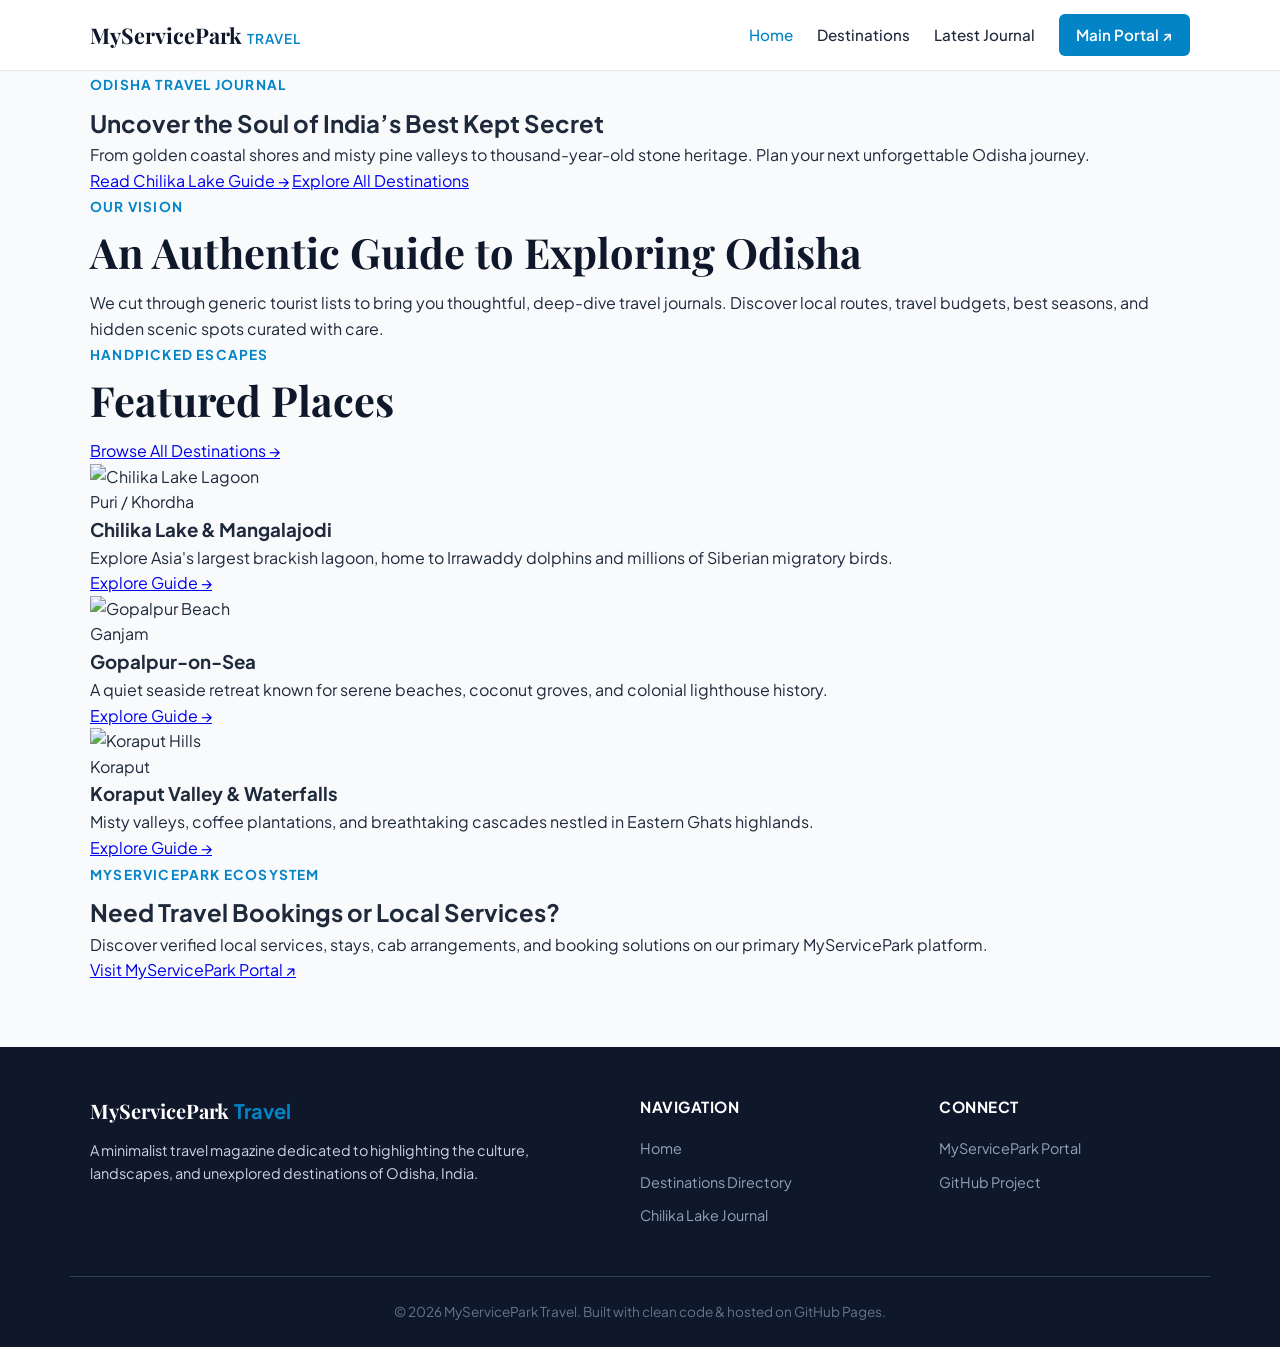
==== commit 00bf99ea: "Update index.html with new titles and sections" ====
--- a/index.html
+++ b/index.html
@@ -3,88 +3,120 @@
 <head>
   <meta charset="UTF-8" />
   <meta name="viewport" content="width=device-width, initial-scale=1.0" />
-  <title>MyServicePark Travel | Discover Odisha's Hidden Gems & Coastal Wonders</title>
-  <meta name="description" content="An authentic, immersive travel publication showcasing Odisha's beaches, hill stations, heritage temples, and natural wonders." />
-  
-  <!-- Google Fonts -->
+  <title>MyServicePark Travel | Handcrafted Odisha Travel Guides</title>
+  <meta name="description" content="Discover handpicked travel itineraries, photography, and travel guides across Odisha." />
+
   <link rel="preconnect" href="https://fonts.googleapis.com">
   <link rel="preconnect" href="https://fonts.gstatic.com" crossorigin>
   <link href="https://fonts.googleapis.com/css2?family=Playfair+Display:ital,wght@0,600;0,700;1,400&family=Plus+Jakarta+Sans:wght@400;500;600;700&display=swap" rel="stylesheet">
-  
+
   <link rel="stylesheet" href="style.css" />
 </head>
 <body>
 
-  <!-- Site Navigation -->
+  <!-- Navigation -->
   <header class="site-header">
     <div class="container nav-wrapper">
       <a href="index.html" class="brand-logo">
         MyServicePark <span>Travel</span>
       </a>
 
-      <button class="menu-toggle" aria-label="Toggle Navigation">
-        <svg width="24" height="24" viewBox="0 0 24 24" fill="none" stroke="currentColor" stroke-width="2"><path d="M4 6h16M4 12h16M4 18h16"/></svg>
-      </button>
+      <button class="menu-toggle" aria-label="Toggle navigation">&#9776;</button>
 
       <nav class="nav-menu">
         <a href="index.html" class="nav-link active">Home</a>
         <a href="destinations/index.html" class="nav-link">Destinations</a>
-        <a href="articles/gopalpur-beach.html" class="nav-link">Latest Journal</a>
+        <a href="articles/chilika-lake.html" class="nav-link">Latest Journal</a>
         <a href="https://myservicepark.com/" target="_blank" rel="noopener" class="nav-link nav-btn">Main Portal &nearr;</a>
       </nav>
     </div>
   </header>
 
-  <!-- Hero Section -->
-  <section class="hero" style="background-image: url('https://images.unsplash.com/photo-1507525428034-b723cf961d3e?auto=format&fit=crop&w=1800&q=80');">
+  <!-- Hero Banner -->
+  <section class="hero-section">
+    <div class="hero-bg" style="background-image: url('https://images.unsplash.com/photo-1501785888041-af3ef285b470?auto=format&fit=crop&w=1600&q=80');"></div>
     <div class="hero-overlay"></div>
     <div class="container hero-content">
-      <span class="hero-tag">Odisha Travel Journal</span>
+      <span class="section-tag hero-tag">Odisha Travel Journal</span>
       <h1 class="hero-title">Uncover the Soul of India’s Best Kept Secret</h1>
-      <p class="hero-description">From golden coastal shores and misty pine valleys to thousand-year-old stone heritage. Plan your next unforgettable Odisha journey.</p>
+      <p class="hero-subtitle">From golden coastal shores and misty pine valleys to thousand-year-old stone heritage. Plan your next unforgettable Odisha journey.</p>
       <div class="hero-actions">
-        <a href="destinations/index.html" class="btn btn-primary">Explore All Destinations</a>
-        <a href="articles/gopalpur-beach.html" class="btn btn-secondary" style="color: #FFF; border-color: #FFF;">Read Gopalpur Guide</a>
+        <a href="articles/chilika-lake.html" class="hero-btn primary">Read Chilika Lake Guide &rarr;</a>
+        <a href="destinations/index.html" class="hero-btn secondary">Explore All Destinations</a>
       </div>
     </div>
   </section>
 
-  <!-- Editorial Introduction -->
-  <section style="padding: 2rem 0 4rem 0;">
-    <div class="container" style="text-align: center; max-width: 780px;">
+  <!-- Vision Section -->
+  <section class="section-block container">
+    <div class="section-center-header">
       <span class="section-tag">Our Vision</span>
       <h2 class="section-title">An Authentic Guide to Exploring Odisha</h2>
-      <p class="section-subtitle" style="margin: 0 auto;">
-        We cut through generic tourist lists to bring you thoughtful, deep-dive travel journals. Discover local routes, travel budgets, best seasons, and hidden scenic spots curated with care.
-      </p>
+      <p class="section-description">We cut through generic tourist lists to bring you thoughtful, deep-dive travel journals. Discover local routes, travel budgets, best seasons, and hidden scenic spots curated with care.</p>
     </div>
   </section>
 
-  <!-- Featured Destinations Section -->
-  <section style="padding: 2rem 0 5rem 0;">
-    <div class="container">
-      <div style="display: flex; justify-content: space-between; align-items: flex-end; margin-bottom: 2.5rem; flex-wrap: wrap; gap: 1rem;">
-        <div>
-          <span class="section-tag">Handpicked Escapes</span>
-          <h2 class="section-title" style="margin-bottom: 0;">Featured Places</h2>
+  <!-- Featured Destinations Grid -->
+  <section class="section-block container">
+    <div class="section-header-flex">
+      <div>
+        <span class="section-tag">Handpicked Escapes</span>
+        <h2 class="section-title">Featured Places</h2>
+      </div>
+      <a href="destinations/index.html" class="text-link">Browse All Destinations &rarr;</a>
+    </div>
+
+    <div class="cards-grid">
+      <!-- Card 1 -->
+      <article class="destination-card">
+        <div class="card-image-wrap">
+          <img src="https://images.unsplash.com/photo-1501785888041-af3ef285b470?auto=format&fit=crop&w=800&q=80" alt="Chilika Lake Lagoon" />
+          <span class="card-badge">Puri / Khordha</span>
         </div>
-        <a href="destinations/index.html" class="card-link" style="font-size: 1rem;">Browse All Destinations &rarr;</a>
-      </div>
+        <div class="card-content">
+          <h3 class="card-title">Chilika Lake & Mangalajodi</h3>
+          <p class="card-text">Explore Asia's largest brackish lagoon, home to Irrawaddy dolphins and millions of Siberian migratory birds.</p>
+          <a href="articles/chilika-lake.html" class="card-link">Explore Guide &rarr;</a>
+        </div>
+      </article>
 
-      <!-- Rendered dynamically by script.js -->
-      <div id="featured-destinations-grid" class="destinations-grid"></div>
+      <!-- Card 2 -->
+      <article class="destination-card">
+        <div class="card-image-wrap">
+          <img src="https://images.unsplash.com/photo-1432405972618-c60b0225b8f9?auto=format&fit=crop&w=800&q=80" alt="Gopalpur Beach" />
+          <span class="card-badge">Ganjam</span>
+        </div>
+        <div class="card-content">
+          <h3 class="card-title">Gopalpur-on-Sea</h3>
+          <p class="card-text">A quiet seaside retreat known for serene beaches, coconut groves, and colonial lighthouse history.</p>
+          <a href="destinations/index.html" class="card-link">Explore Guide &rarr;</a>
+        </div>
+      </article>
+
+      <!-- Card 3 -->
+      <article class="destination-card">
+        <div class="card-image-wrap">
+          <img src="https://images.unsplash.com/photo-1464822759023-fed622ff2c3b?auto=format&fit=crop&w=800&q=80" alt="Koraput Hills" />
+          <span class="card-badge">Koraput</span>
+        </div>
+        <div class="card-content">
+          <h3 class="card-title">Koraput Valley & Waterfalls</h3>
+          <p class="card-text">Misty valleys, coffee plantations, and breathtaking cascades nestled in Eastern Ghats highlands.</p>
+          <a href="destinations/index.html" class="card-link">Explore Guide &rarr;</a>
+        </div>
+      </article>
     </div>
   </section>
 
-  <!-- Main Website Connection Banner -->
-  <section style="background-color: var(--bg-secondary); padding: 4rem 0; border-y: 1px solid var(--border-light);">
-    <div class="container" style="display: flex; justify-content: space-between; align-items: center; flex-wrap: wrap; gap: 2rem;">
-      <div style="max-width: 600px;">
-        <span class="section-tag">MyServicePark Ecosystem</span>
-        <h2 style="font-size: 1.85rem; margin-bottom: 0.5rem;">Need Travel Bookings or Local Services?</h2>
-        <p style="color: var(--text-muted);">Discover verified local services, stays, and booking solutions on our primary MyServicePark platform.</p>
+  <!-- Ecosystem Banner Section -->
+  <section class="section-block container">
+    <div class="ecosystem-box">
+      <div>
+        <span class="section-tag light">MyServicePark Ecosystem</span>
+        <h2 class="ecosystem-title">Need Travel Bookings or Local Services?</h2>
+        <p class="ecosystem-text">Discover verified local services, stays, cab arrangements, and booking solutions on our primary MyServicePark platform.</p>
       </div>
-      <a href="https://myservicepark.com/" target="_blank" rel="noopener" class="btn btn-primary">Visit MyServicePark &nearr;</a>
+      <a href="https://myservicepark.com/" target="_blank" rel="noopener" class="ecosystem-btn">Visit MyServicePark Portal &nearr;</a>
     </div>
   </section>
 
@@ -100,14 +132,14 @@
         <ul>
           <li><a href="index.html">Home</a></li>
           <li><a href="destinations/index.html">Destinations Directory</a></li>
-          <li><a href="articles/gopalpur-beach.html">Gopalpur Beach Guide</a></li>
+          <li><a href="articles/chilika-lake.html">Chilika Lake Journal</a></li>
         </ul>
       </div>
       <div class="footer-links">
         <h4>Connect</h4>
         <ul>
           <li><a href="https://myservicepark.com/" target="_blank" rel="noopener">MyServicePark Portal</a></li>
-          <li><a href="https://github.com/SangamSwain/myservicepark-travel" target="_blank" rel="noopener">GitHub Project</a></li>
+          <li><a href="https://github.com/sangamswain/myservicepark-travel" target="_blank" rel="noopener">GitHub Project</a></li>
         </ul>
       </div>
     </div>
@@ -116,7 +148,6 @@
     </div>
   </footer>
 
-  <script src="data/destinations.js"></script>
   <script src="script.js"></script>
 </body>
 </html>
--- a/style.css
+++ b/style.css
@@ -1,43 +1,21 @@
 /* ==========================================================================
-   MYSERVICEPARK TRAVEL - DESIGN SYSTEM & TYPOGRAPHY
-   Aesthetic: Warm Editorial, Travel Magazine & Minimalist Luxury
+   MYSERVICEPARK TRAVEL - MASTER DESIGN SYSTEM
    ========================================================================== */
 
 :root {
-  /* Color Palette */
-  --bg-primary: #FAF8F5;       /* Warm Off-White */
-  --bg-secondary: #F2EFE9;     /* Soft Cream */
-  --bg-card: #FFFFFF;          /* Pure White */
-  --text-main: #1C2421;        /* Deep Charcoal/Black */
-  --text-muted: #5A6561;       /* Soft Muted Green-Grey */
-  
-  --brand-primary: #1E3A2B;    /* Deep Forest Green */
-  --brand-accent: #2E5A44;     /* Medium Forest Green */
-  --brand-warm: #C87D55;       /* Earthy Terracotta/Sand */
-  --brand-gold: #D4A359;       /* Sand Gold */
-  
-  --border-light: #E2DDD5;     /* Delicate Earth Border */
-  --border-hover: #C5BCB0;
-  
-  /* Typography */
-  --font-heading: 'Playfair Display', Georgia, 'Times New Roman', serif;
-  --font-body: 'Plus Jakarta Sans', -apple-system, BlinkMacSystemFont, 'Segoe UI', Roboto, sans-serif;
-  
-  /* Layout & Spacing */
-  --max-width: 1240px;
-  --header-height: 80px;
-  --radius-sm: 4px;
-  --radius-md: 8px;
-  --radius-lg: 16px;
-  
-  /* Shadows & Transitions */
-  --shadow-sm: 0 2px 8px rgba(28, 36, 33, 0.04);
-  --shadow-md: 0 8px 24px rgba(28, 36, 33, 0.08);
-  --shadow-hover: 0 16px 32px rgba(28, 36, 33, 0.12);
-  --transition: all 0.3s cubic-bezier(0.16, 1, 0.3, 1);
-}
-
-/* Reset & Base Styles */
+  --primary: #0284c7;
+  --primary-hover: #0369a1;
+  --dark-bg: #0f172a;
+  --text-main: #1e293b;
+  --text-muted: #64748b;
+  --card-bg: #ffffff;
+  --border-color: #e2e8f0;
+  --font-heading: 'Playfair Display', Georgia, serif;
+  --font-body: 'Plus Jakarta Sans', system-ui, -apple-system, sans-serif;
+  --max-width: 1140px;
+  --radius: 12px;
+}
+
 *, *::before, *::after {
   box-sizing: border-box;
   margin: 0;
@@ -50,10 +28,10 @@
 }
 
 body {
-  background-color: var(--bg-primary);
+  font-family: var(--font-body);
   color: var(--text-main);
-  font-family: var(--font-body);
-  line-height: 1.7;
+  background-color: #f8fafc;
+  line-height: 1.6;
   -webkit-font-smoothing: antialiased;
   overflow-x: hidden;
 }
@@ -64,569 +42,467 @@
   display: block;
 }
 
-a {
-  color: inherit;
-  text-decoration: none;
-  transition: var(--transition);
-}
-
-ul {
-  list-style: none;
-}
-
-/* Typography Helpers */
-h1, h2, h3, h4, .serif {
-  font-family: var(--font-heading);
-  font-weight: 600;
-  line-height: 1.25;
-  color: var(--brand-primary);
-}
-
-.section-tag {
-  display: inline-block;
-  font-size: 0.825rem;
-  font-weight: 700;
-  text-transform: uppercase;
-  letter-spacing: 2px;
-  color: var(--brand-warm);
-  margin-bottom: 0.75rem;
-}
-
-.section-title {
-  font-size: 2.25rem;
-  margin-bottom: 1rem;
-}
-
-@media (min-width: 768px) {
-  .section-title { font-size: 2.75rem; }
-}
-
-.section-subtitle {
-  color: var(--text-muted);
-  font-size: 1.1rem;
-  max-width: 650px;
-  margin-bottom: 2.5rem;
-}
-
-/* Container */
 .container {
-  width: 90%;
+  width: 100%;
   max-width: var(--max-width);
   margin: 0 auto;
-}
-
-/* ==========================================================================
-   NAVIGATION BAR
-   ========================================================================== */
+  padding: 0 1.25rem;
+}
+
+/* Header & Navigation */
 .site-header {
+  background: var(--card-bg);
+  border-bottom: 1px solid var(--border-color);
   position: sticky;
   top: 0;
-  left: 0;
-  width: 100%;
-  height: var(--header-height);
-  background-color: rgba(250, 248, 245, 0.92);
-  backdrop-filter: blur(10px);
-  -webkit-backdrop-filter: blur(10px);
-  z-index: 1000;
-  border-bottom: 1px solid var(--border-light);
+  z-index: 100;
 }
 
 .nav-wrapper {
   display: flex;
   align-items: center;
   justify-content: space-between;
-  height: 100%;
+  height: 70px;
 }
 
 .brand-logo {
-  display: flex;
-  align-items: center;
-  gap: 0.5rem;
   font-family: var(--font-heading);
   font-size: 1.35rem;
   font-weight: 700;
-  color: var(--brand-primary);
-  letter-spacing: -0.5px;
+  color: var(--dark-bg);
+  text-decoration: none;
 }
 
 .brand-logo span {
-  color: var(--brand-warm);
-  font-style: italic;
-  font-weight: 400;
+  color: var(--primary);
+  font-family: var(--font-body);
+  font-size: 0.85rem;
+  font-weight: 600;
+  text-transform: uppercase;
+  letter-spacing: 1px;
 }
 
 .nav-menu {
   display: flex;
   align-items: center;
-  gap: 2rem;
+  gap: 1.5rem;
 }
 
 .nav-link {
+  text-decoration: none;
+  color: var(--text-main);
+  font-weight: 500;
   font-size: 0.95rem;
-  font-weight: 500;
-  color: var(--text-main);
-  position: relative;
-  padding: 0.25rem 0;
-}
-
-.nav-link::after {
-  content: '';
-  position: absolute;
-  bottom: 0;
-  left: 0;
-  width: 0%;
-  height: 2px;
-  background-color: var(--brand-warm);
-  transition: var(--transition);
-}
-
-.nav-link:hover::after,
-.nav-link.active::after {
-  width: 100%;
+  transition: color 0.2s;
+}
+
+.nav-link:hover, .nav-link.active {
+  color: var(--primary);
 }
 
 .nav-btn {
-  background-color: var(--brand-primary);
-  color: #FFFFFF !important;
-  padding: 0.6rem 1.25rem;
-  border-radius: var(--radius-sm);
+  background: var(--primary);
+  color: #fff !important;
+  padding: 0.55rem 1.1rem;
+  border-radius: 6px;
   font-weight: 600;
+  transition: background 0.2s ease;
+  text-align: center;
 }
 
 .nav-btn:hover {
-  background-color: var(--brand-accent);
-  transform: translateY(-2px);
+  background: var(--primary-hover);
 }
 
 .menu-toggle {
   display: none;
   background: none;
   border: none;
+  font-size: 1.5rem;
   cursor: pointer;
+  color: var(--dark-bg);
   padding: 0.5rem;
-  color: var(--brand-primary);
-}
-
-/* Mobile Nav Overlay */
-@media (max-width: 868px) {
-  .menu-toggle { display: block; }
-  
-  .nav-menu {
-    position: fixed;
-    top: var(--header-height);
-    right: -100%;
-    width: 80%;
-    max-width: 360px;
-    height: calc(100vh - var(--header-height));
-    background-color: var(--bg-primary);
-    flex-direction: column;
-    align-items: flex-start;
-    padding: 2.5rem 2rem;
-    gap: 1.5rem;
-    box-shadow: var(--shadow-md);
-    border-left: 1px solid var(--border-light);
-    transition: var(--transition);
-  }
-  
-  .nav-menu.is-active {
-    right: 0;
-  }
-}
-
-/* ==========================================================================
-   BUTTONS & UI CONTROLS
-   ========================================================================== */
-.btn {
-  display: inline-flex;
-  align-items: center;
-  justify-content: center;
-  gap: 0.5rem;
-  padding: 0.85rem 1.75rem;
-  font-family: var(--font-body);
-  font-size: 0.95rem;
-  font-weight: 600;
-  border-radius: var(--radius-sm);
-  cursor: pointer;
-  transition: var(--transition);
-  border: 1px solid transparent;
-}
-
-.btn-primary {
-  background-color: var(--brand-primary);
-  color: #FFFFFF;
-}
-
-.btn-primary:hover {
-  background-color: var(--brand-accent);
-  box-shadow: var(--shadow-sm);
-  transform: translateY(-2px);
-}
-
-.btn-secondary {
-  background-color: transparent;
-  color: var(--brand-primary);
-  border-color: var(--brand-primary);
-}
-
-.btn-secondary:hover {
-  background-color: var(--brand-primary);
-  color: #FFFFFF;
-}
-
-/* ==========================================================================
-   HERO SECTION
-   ========================================================================== */
-.hero {
-  position: relative;
-  min-height: 82vh;
-  display: flex;
-  align-items: center;
-  justify-content: center;
-  padding: 4rem 1rem;
-  background-size: cover;
-  background-position: center;
-  background-repeat: no-repeat;
-  color: #FFFFFF;
-  margin-bottom: 4rem;
-}
-
-.hero-overlay {
-  position: absolute;
-  inset: 0;
-  background: linear-gradient(180deg, rgba(28,36,33,0.3) 0%, rgba(28,36,33,0.75) 100%);
-}
-
-.hero-content {
-  position: relative;
-  z-index: 2;
+}
+
+/* Article Header */
+.article-header {
+  margin: 2.5rem 0 1.5rem;
   text-align: center;
-  max-width: 850px;
-}
-
-.hero-tag {
-  color: var(--brand-gold);
+}
+
+.section-tag {
+  display: inline-block;
+  color: var(--primary);
+  font-size: 0.85rem;
   font-weight: 700;
-  letter-spacing: 3px;
-  font-size: 0.85rem;
   text-transform: uppercase;
-  margin-bottom: 1rem;
-  display: block;
-}
-
-.hero-title {
-  font-size: 2.75rem;
-  color: #FFFFFF;
-  margin-bottom: 1.25rem;
-  letter-spacing: -0.5px;
-}
-
-@media (min-width: 768px) {
-  .hero-title { font-size: 4rem; }
-}
-
-.hero-description {
-  font-size: 1.15rem;
-  color: rgba(255, 255, 255, 0.9);
-  max-width: 680px;
-  margin: 0 auto 2rem auto;
-  font-weight: 400;
-}
-
-.hero-actions {
-  display: flex;
-  gap: 1rem;
+  letter-spacing: 1.2px;
+  margin-bottom: 0.5rem;
+}
+
+.section-title {
+  font-family: var(--font-heading);
+  font-size: clamp(1.75rem, 4vw, 2.6rem);
+  line-height: 1.25;
+  color: var(--dark-bg);
+  margin-bottom: 0.75rem;
+}
+
+.article-meta-bar {
+  display: flex;
+  align-items: center;
   justify-content: center;
   flex-wrap: wrap;
+  gap: 0.5rem;
+  font-size: 0.88rem;
+  color: var(--text-muted);
+}
+
+.article-layout {
+  display: grid;
+  grid-template-columns: 310px 1fr;
+  gap: 2.5rem;
+  margin: 2.5rem 0 4rem;
+  align-items: start;
+}
+
+/* Quick Facts Sidebar */
+.travel-quick-info {
+  background: var(--card-bg);
+  border: 1px solid var(--border-color);
+  border-radius: var(--radius);
+  padding: 1.5rem;
+  box-shadow: 0 2px 10px rgba(0, 0, 0, 0.03);
+  position: sticky;
+  top: 90px;
+}
+
+.info-title {
+  font-family: var(--font-heading);
+  font-size: 1.25rem;
+  color: var(--dark-bg);
+  padding-bottom: 0.75rem;
+  border-bottom: 2px solid var(--border-color);
+  margin-bottom: 1.25rem;
+  display: flex;
+  align-items: center;
+  gap: 0.5rem;
+}
+
+.info-grid {
+  display: flex;
+  flex-direction: column;
+  gap: 1rem;
+}
+
+.info-item label {
+  display: block;
+  font-size: 0.75rem;
+  text-transform: uppercase;
+  letter-spacing: 0.8px;
+  color: var(--text-muted);
+  font-weight: 700;
+  margin-bottom: 0.15rem;
+}
+
+.info-item span {
+  font-size: 0.95rem;
+  color: var(--text-main);
+  font-weight: 600;
+  line-height: 1.4;
+  display: block;
+}
+
+.sidebar-action-btn {
+  display: block;
+  width: 100%;
+  margin-top: 1.5rem;
+  padding: 0.8rem 1rem;
+  background: var(--primary);
+  color: #ffffff;
+  text-align: center;
+  text-decoration: none;
+  font-weight: 600;
+  font-size: 0.9rem;
+  border-radius: 8px;
+  box-shadow: 0 4px 12px rgba(2, 132, 199, 0.25);
+  transition: all 0.2s ease;
+}
+
+.sidebar-action-btn:hover {
+  background: var(--primary-hover);
+  transform: translateY(-1px);
+}
+
+/* Article Content Formatting */
+.article-body h2 {
+  font-family: var(--font-heading);
+  font-size: clamp(1.4rem, 3vw, 1.8rem);
+  color: var(--dark-bg);
+  margin: 2rem 0 1rem;
+}
+
+.article-body h2:first-child {
+  margin-top: 0;
+}
+
+.article-body p {
+  margin-bottom: 1.25rem;
+  font-size: 1.05rem;
+  color: #334155;
+  line-height: 1.75;
+}
+
+.article-body ul {
+  margin: 0 0 1.5rem 1.25rem;
+}
+
+.article-body li {
+  margin-bottom: 0.6rem;
+  font-size: 1.02rem;
+  color: #334155;
+  line-height: 1.6;
 }
 
 /* ==========================================================================
-   FEATURED & DESTINATION CARDS GRID
+   INFINITE INSTAGRAM-STYLE CAROUSEL
    ========================================================================== */
-.destinations-grid {
-  display: grid;
-  grid-template-columns: 1fr;
-  gap: 2rem;
-  margin-bottom: 4rem;
-}
-
-@media (min-width: 640px) {
-  .destinations-grid { grid-template-columns: repeat(2, 1fr); }
-}
-
-@media (min-width: 1024px) {
-  .destinations-grid { grid-template-columns: repeat(3, 1fr); }
-}
-
-.card {
-  background-color: var(--bg-card);
-  border: 1px solid var(--border-light);
-  border-radius: var(--radius-md);
+
+.insta-carousel-wrapper {
+  margin: 2rem 0;
+  background: var(--card-bg);
+  border: 1px solid var(--border-color);
+  border-radius: var(--radius);
   overflow: hidden;
-  transition: var(--transition);
-  display: flex;
-  flex-direction: column;
-}
-
-.card:hover {
-  transform: translateY(-6px);
-  box-shadow: var(--shadow-hover);
-  border-color: var(--border-hover);
-}
-
-.card-img-wrapper {
+  box-shadow: 0 4px 20px rgba(0, 0, 0, 0.05);
+}
+
+.insta-carousel-viewport {
   position: relative;
   width: 100%;
-  height: 240px;
-  overflow: hidden;
-  background-color: var(--bg-secondary);
-}
-
-.card-img {
+  aspect-ratio: 16 / 9;
+  background: #0f172a;
+}
+
+.insta-carousel-track {
+  display: flex;
+  width: 100%;
+  height: 100%;
+  overflow-x: auto;
+  scroll-snap-type: x mandatory;
+  scroll-behavior: smooth;
+  scrollbar-width: none;
+}
+
+.insta-carousel-track::-webkit-scrollbar {
+  display: none;
+}
+
+.insta-slide {
+  flex: 0 0 100%;
+  width: 100%;
+  height: 100%;
+  scroll-snap-align: start;
+  scroll-snap-stop: always;
+  position: relative;
+  user-select: none;
+}
+
+.insta-slide img {
   width: 100%;
   height: 100%;
   object-fit: cover;
-  transition: transform 0.6s ease;
-}
-
-.card:hover .card-img {
-  transform: scale(1.05);
-}
-
-.card-badge {
+  cursor: zoom-in;
+}
+
+.insta-badge {
   position: absolute;
-  top: 1rem;
-  left: 1rem;
-  background-color: rgba(250, 248, 245, 0.92);
-  color: var(--brand-primary);
-  padding: 0.3rem 0.75rem;
-  border-radius: var(--radius-sm);
+  top: 12px;
+  right: 12px;
+  background: rgba(15, 23, 42, 0.75);
+  backdrop-filter: blur(4px);
+  color: #fff;
   font-size: 0.75rem;
-  font-weight: 700;
-  text-transform: uppercase;
-  letter-spacing: 1px;
-}
-
-.card-content {
-  padding: 1.5rem;
-  display: flex;
-  flex-direction: column;
-  flex-grow: 1;
-}
-
-.card-meta {
-  font-size: 0.85rem;
-  color: var(--brand-warm);
   font-weight: 600;
-  margin-bottom: 0.5rem;
-}
-
-.card-title {
-  font-size: 1.35rem;
-  margin-bottom: 0.75rem;
-  color: var(--text-main);
-}
-
-.card-excerpt {
-  font-size: 0.925rem;
-  color: var(--text-muted);
-  margin-bottom: 1.5rem;
-  flex-grow: 1;
-}
-
-.card-link {
-  font-size: 0.9rem;
-  font-weight: 700;
-  color: var(--brand-primary);
-  display: inline-flex;
-  align-items: center;
-  gap: 0.35rem;
-}
-
-.card-link:hover {
-  color: var(--brand-warm);
-}
-
-/* ==========================================================================
-   SEARCH & CATEGORY FILTERING UI
-   ========================================================================== */
-.filter-controls {
-  margin-bottom: 3rem;
-  background-color: var(--bg-card);
-  padding: 1.5rem;
-  border-radius: var(--radius-md);
-  border: 1px solid var(--border-light);
-  box-shadow: var(--shadow-sm);
-}
-
-.search-box {
-  width: 100%;
-  position: relative;
-  margin-bottom: 1.25rem;
-}
-
-.search-input {
-  width: 100%;
-  padding: 0.85rem 1rem 0.85rem 2.75rem;
-  font-family: var(--font-body);
-  font-size: 1rem;
-  border: 1px solid var(--border-light);
-  border-radius: var(--radius-sm);
-  background-color: var(--bg-primary);
-  color: var(--text-main);
-  outline: none;
-  transition: var(--transition);
-}
-
-.search-input:focus {
-  border-color: var(--brand-primary);
-  background-color: #FFFFFF;
-}
-
-.search-icon {
+  padding: 4px 10px;
+  border-radius: 12px;
+  z-index: 5;
+}
+
+.insta-nav-btn {
   position: absolute;
-  left: 0.85rem;
   top: 50%;
   transform: translateY(-50%);
-  color: var(--text-muted);
+  background: rgba(255, 255, 255, 0.9);
+  border: none;
+  width: 38px;
+  height: 38px;
+  border-radius: 50%;
+  cursor: pointer;
+  display: flex;
+  align-items: center;
+  justify-content: center;
+  font-size: 1.2rem;
+  font-weight: bold;
+  color: var(--dark-bg);
+  box-shadow: 0 2px 8px rgba(0,0,0,0.25);
+  z-index: 6;
+  transition: background 0.2s, transform 0.2s;
+}
+
+.insta-nav-btn:hover {
+  background: #ffffff;
+  transform: translateY(-50%) scale(1.08);
+}
+
+.insta-nav-btn.prev { left: 12px; }
+.insta-nav-btn.next { right: 12px; }
+
+/* Caption Box Directly Below Active Image */
+.insta-caption-bar {
+  padding: 1.1rem 1.25rem;
+  background: var(--card-bg);
+  border-top: 1px solid var(--border-color);
+}
+
+.insta-location-tag {
+  display: flex;
+  align-items: center;
+  gap: 0.4rem;
+  font-size: 0.8rem;
+  font-weight: 700;
+  color: var(--primary);
+  text-transform: uppercase;
+  margin-bottom: 0.35rem;
+}
+
+.insta-caption-text {
+  font-size: 0.95rem;
+  color: var(--text-main);
+  font-weight: 500;
+  line-height: 1.5;
+}
+
+.insta-dots {
+  display: flex;
+  justify-content: center;
+  gap: 6px;
+  margin-top: 0.85rem;
+}
+
+.insta-dot {
+  width: 7px;
+  height: 7px;
+  border-radius: 50%;
+  background: #cbd5e1;
+  transition: all 0.25s ease;
+  cursor: pointer;
+}
+
+.insta-dot.active {
+  background: var(--primary);
+  width: 18px;
+  border-radius: 4px;
+}
+
+/* Lightbox Modal */
+.lightbox-modal {
+  position: fixed;
+  top: 0;
+  left: 0;
+  width: 100vw;
+  height: 100vh;
+  background-color: rgba(15, 23, 42, 0.95);
+  backdrop-filter: blur(10px);
+  z-index: 9999;
+  display: flex;
+  flex-direction: column;
+  align-items: center;
+  justify-content: center;
+  opacity: 0;
   pointer-events: none;
-}
-
-.category-pills {
-  display: flex;
-  gap: 0.5rem;
-  flex-wrap: wrap;
-}
-
-.pill-btn {
-  background-color: var(--bg-primary);
-  border: 1px solid var(--border-light);
-  padding: 0.45rem 1rem;
-  border-radius: 30px;
+  transition: opacity 0.25s ease-in-out;
+}
+
+.lightbox-modal.active {
+  opacity: 1;
+  pointer-events: auto;
+}
+
+.lightbox-header-bar {
+  position: absolute;
+  top: 15px;
+  left: 20px;
+  right: 20px;
+  display: flex;
+  justify-content: space-between;
+  align-items: center;
+  z-index: 10000;
+}
+
+.lightbox-controls {
+  display: flex;
+  gap: 8px;
+}
+
+.lightbox-btn {
+  background: rgba(255, 255, 255, 0.15);
+  border: 1px solid rgba(255, 255, 255, 0.25);
+  color: #fff;
+  padding: 6px 12px;
+  border-radius: 6px;
+  cursor: pointer;
   font-size: 0.85rem;
-  font-weight: 600;
-  color: var(--text-muted);
+  font-family: var(--font-body);
+  transition: background 0.2s;
+}
+
+.lightbox-btn:hover {
+  background: rgba(255, 255, 255, 0.3);
+}
+
+.lightbox-close {
+  background: transparent;
+  border: none;
+  color: #ffffff;
+  font-size: 2.2rem;
   cursor: pointer;
-  transition: var(--transition);
-}
-
-.pill-btn:hover,
-.pill-btn.active {
-  background-color: var(--brand-primary);
-  color: #FFFFFF;
-  border-color: var(--brand-primary);
-}
-
-.empty-state {
-  text-align: center;
-  padding: 4rem 1rem;
-  color: var(--text-muted);
-}
-
-.empty-state h3 {
-  margin-bottom: 0.5rem;
-}
-
-/* ==========================================================================
-   TRAVEL ARTICLE / GUIDE LAYOUT
-   ========================================================================== */
-.article-header {
-  padding: 3rem 0 2rem 0;
+  line-height: 1;
+}
+
+.lightbox-viewport {
+  width: 90vw;
+  height: 75vh;
+  display: flex;
+  align-items: center;
+  justify-content: center;
+  overflow: hidden;
+}
+
+.lightbox-img {
+  max-width: 100%;
+  max-height: 100%;
+  object-fit: contain;
+  transition: transform 0.25s cubic-bezier(0.25, 1, 0.5, 1);
+  transform-origin: center center;
+}
+
+.lightbox-caption-text {
+  color: #f1f5f9;
+  font-size: 0.95rem;
+  margin-top: 1rem;
   text-align: center;
   max-width: 800px;
-  margin: 0 auto;
-}
-
-.article-meta-bar {
-  display: flex;
-  align-items: center;
-  justify-content: center;
-  gap: 1.5rem;
-  font-size: 0.9rem;
-  color: var(--text-muted);
-  margin-top: 1rem;
-}
-
-.article-hero-img {
-  width: 100%;
-  max-height: 520px;
-  object-fit: cover;
-  border-radius: var(--radius-md);
-  margin-bottom: 3rem;
-}
-
-.article-layout {
-  display: grid;
-  grid-template-columns: 1fr;
-  gap: 3rem;
-  margin-bottom: 5rem;
-}
-
-@media (min-width: 992px) {
-  .article-layout {
-    grid-template-columns: 280px 1fr;
-  }
-}
-
-/* Sidebar Info Panel */
-.travel-quick-info {
-  background-color: var(--bg-card);
-  border: 1px solid var(--border-light);
-  border-radius: var(--radius-md);
-  padding: 1.5rem;
-  position: sticky;
-  top: 100px;
-  height: fit-content;
-}
-
-.info-title {
-  font-size: 1.1rem;
-  margin-bottom: 1rem;
-  border-bottom: 2px solid var(--bg-secondary);
-  padding-bottom: 0.5rem;
-}
-
-.info-item {
-  margin-bottom: 1rem;
-  font-size: 0.9rem;
-}
-
-.info-item label {
-  display: block;
-  font-weight: 700;
-  color: var(--brand-warm);
-  font-size: 0.75rem;
-  text-transform: uppercase;
-}
-
-/* Article Body */
-.article-body h2 {
-  font-size: 1.85rem;
-  margin: 2rem 0 1rem 0;
-  border-bottom: 1px solid var(--border-light);
-  padding-bottom: 0.5rem;
-}
-
-.article-body p {
-  margin-bottom: 1.25rem;
-  font-size: 1.05rem;
-}
-
-.article-body ul {
-  margin: 1rem 0 1.5rem 1.5rem;
-  list-style: disc;
-}
-
-.article-body li {
-  margin-bottom: 0.5rem;
-}
-
-/* Responsive Embeds & Gallery */
+  padding: 0 1.25rem;
+}
+
+/* Video Wrapper */
 .video-wrapper {
   position: relative;
   padding-bottom: 56.25%;
   height: 0;
   overflow: hidden;
-  border-radius: var(--radius-md);
+  border-radius: var(--radius);
   margin: 2rem 0;
 }
 
@@ -639,127 +515,178 @@
   border: 0;
 }
 
-.photo-gallery {
-  display: grid;
-  grid-template-columns: repeat(auto-fit, minmax(220px, 1fr));
-  gap: 1rem;
-  margin: 2rem 0;
-}
-
-.gallery-thumb {
-  height: 180px;
-  width: 100%;
-  object-fit: cover;
-  border-radius: var(--radius-sm);
-  cursor: pointer;
-  transition: var(--transition);
-}
-
-.gallery-thumb:hover {
-  transform: scale(1.03);
-  opacity: 0.9;
-}
-
-/* FAQ Accordion */
-.faq-section {
-  margin-top: 3rem;
-}
-
-.faq-item {
-  border: 1px solid var(--border-light);
-  border-radius: var(--radius-sm);
-  margin-bottom: 0.75rem;
-  background-color: var(--bg-card);
-  overflow: hidden;
-}
-
-.faq-question {
-  width: 100%;
-  text-align: left;
-  padding: 1rem 1.25rem;
-  background: none;
-  border: none;
-  font-family: var(--font-body);
+/* Call to Action Box */
+.booking-cta-box {
+  background: linear-gradient(135deg, var(--dark-bg), #1e293b);
+  color: #fff;
+  padding: 2rem;
+  border-radius: var(--radius);
+  margin: 3rem 0;
+}
+
+.booking-cta-box h3 {
+  font-family: var(--font-heading);
+  color: #38bdf8;
+  font-size: 1.5rem;
+  margin-bottom: 0.5rem;
+}
+
+.booking-cta-box p {
+  color: #cbd5e1;
   font-size: 1rem;
+  margin-bottom: 1.25rem;
+}
+
+.booking-cta-btn {
+  display: inline-block;
+  background: var(--primary);
+  color: #fff;
+  text-decoration: none;
+  padding: 0.75rem 1.5rem;
+  border-radius: 6px;
   font-weight: 600;
-  color: var(--brand-primary);
-  cursor: pointer;
-  display: flex;
-  justify-content: space-between;
-  align-items: center;
-}
-
-.faq-answer {
-  padding: 0 1.25rem 1rem 1.25rem;
-  display: none;
-  font-size: 0.95rem;
-  color: var(--text-muted);
-}
-
-.faq-item.active .faq-answer {
-  display: block;
-}
-
-/* ==========================================================================
-   FOOTER
-   ========================================================================== */
+  transition: background 0.2s ease;
+}
+
+.booking-cta-btn:hover {
+  background: var(--primary-hover);
+}
+
+/* Footer Styling */
 .site-footer {
-  background-color: var(--brand-primary);
-  color: #FFFFFF;
-  padding: 4rem 0 2rem 0;
-  margin-top: 5rem;
+  background: var(--dark-bg);
+  color: #cbd5e1;
+  padding: 3rem 0 1.5rem;
+  margin-top: 4rem;
 }
 
 .footer-grid {
   display: grid;
-  grid-template-columns: 1fr;
-  gap: 2.5rem;
-  margin-bottom: 3rem;
-}
-
-@media (min-width: 768px) {
-  .footer-grid { grid-template-columns: 2fr 1fr 1fr; }
+  grid-template-columns: 2fr 1fr 1fr;
+  gap: 3rem;
+  margin-bottom: 2.5rem;
 }
 
 .footer-brand h3 {
-  color: #FFFFFF;
-  font-size: 1.5rem;
+  font-family: var(--font-heading);
+  color: #fff;
+  font-size: 1.25rem;
+  margin-bottom: 0.75rem;
+}
+
+.footer-brand h3 span {
+  color: var(--primary);
+  font-family: var(--font-body);
+}
+
+.footer-brand p {
+  font-size: 0.9rem;
+  line-height: 1.6;
+}
+
+.footer-links h4 {
+  color: #fff;
+  font-size: 0.95rem;
   margin-bottom: 1rem;
-}
-
-.footer-brand p {
-  color: rgba(255, 255, 255, 0.7);
-  font-size: 0.925rem;
-  max-width: 380px;
-  line-height: 1.6;
-}
-
-.footer-links h4 {
-  color: var(--brand-gold);
+  text-transform: uppercase;
+  letter-spacing: 0.5px;
+}
+
+.footer-links ul {
+  list-style: none;
+}
+
+.footer-links li {
+  margin-bottom: 0.5rem;
+}
+
+.footer-links a {
+  color: #94a3b8;
+  text-decoration: none;
   font-size: 0.9rem;
-  text-transform: uppercase;
-  letter-spacing: 1.5px;
-  margin-bottom: 1.25rem;
-}
-
-.footer-links ul li {
-  margin-bottom: 0.6rem;
-}
-
-.footer-links a {
-  color: rgba(255, 255, 255, 0.8);
-  font-size: 0.9rem;
+  transition: color 0.2s;
 }
 
 .footer-links a:hover {
-  color: #FFFFFF;
-  text-decoration: underline;
+  color: #fff;
 }
 
 .footer-bottom {
-  border-top: 1px solid rgba(255, 255, 255, 0.1);
+  border-top: 1px solid #334155;
   padding-top: 1.5rem;
   text-align: center;
   font-size: 0.85rem;
-  color: rgba(255, 255, 255, 0.5);
-}
+  color: #64748b;
+}
+
+/* ==========================================================================
+   MOBILE & TABLET RESPONSIVE FIXES
+   ========================================================================== */
+
+@media (max-width: 900px) {
+  .article-layout {
+    grid-template-columns: 1fr;
+    gap: 2rem;
+  }
+
+  .travel-quick-info {
+    position: static;
+    order: -1; /* Placed above main article body on mobile */
+  }
+
+  .footer-grid {
+    grid-template-columns: 1fr;
+    gap: 2rem;
+  }
+}
+
+@media (max-width: 768px) {
+  .menu-toggle {
+    display: block;
+  }
+
+  .nav-menu {
+    position: absolute;
+    top: 70px;
+    left: 0;
+    right: 0;
+    background: #ffffff;
+    flex-direction: column;
+    padding: 1.5rem;
+    gap: 1.2rem;
+    border-bottom: 1px solid var(--border-color);
+    box-shadow: 0 10px 15px -3px rgba(0,0,0,0.1);
+    display: none;
+  }
+
+  .nav-menu.active {
+    display: flex;
+  }
+
+  .nav-link {
+    width: 100%;
+    text-align: center;
+  }
+
+  .insta-carousel-viewport {
+    aspect-ratio: 4 / 3; /* Optimized for phone screens */
+  }
+
+  .insta-nav-btn {
+    width: 32px;
+    height: 32px;
+    font-size: 1rem;
+  }
+
+  .insta-caption-bar {
+    padding: 1rem;
+  }
+
+  .booking-cta-box {
+    padding: 1.5rem;
+  }
+
+  .lightbox-controls {
+    display: none; /* Hide zoom buttons on small mobile; tap to zoom works */
+  }
+}
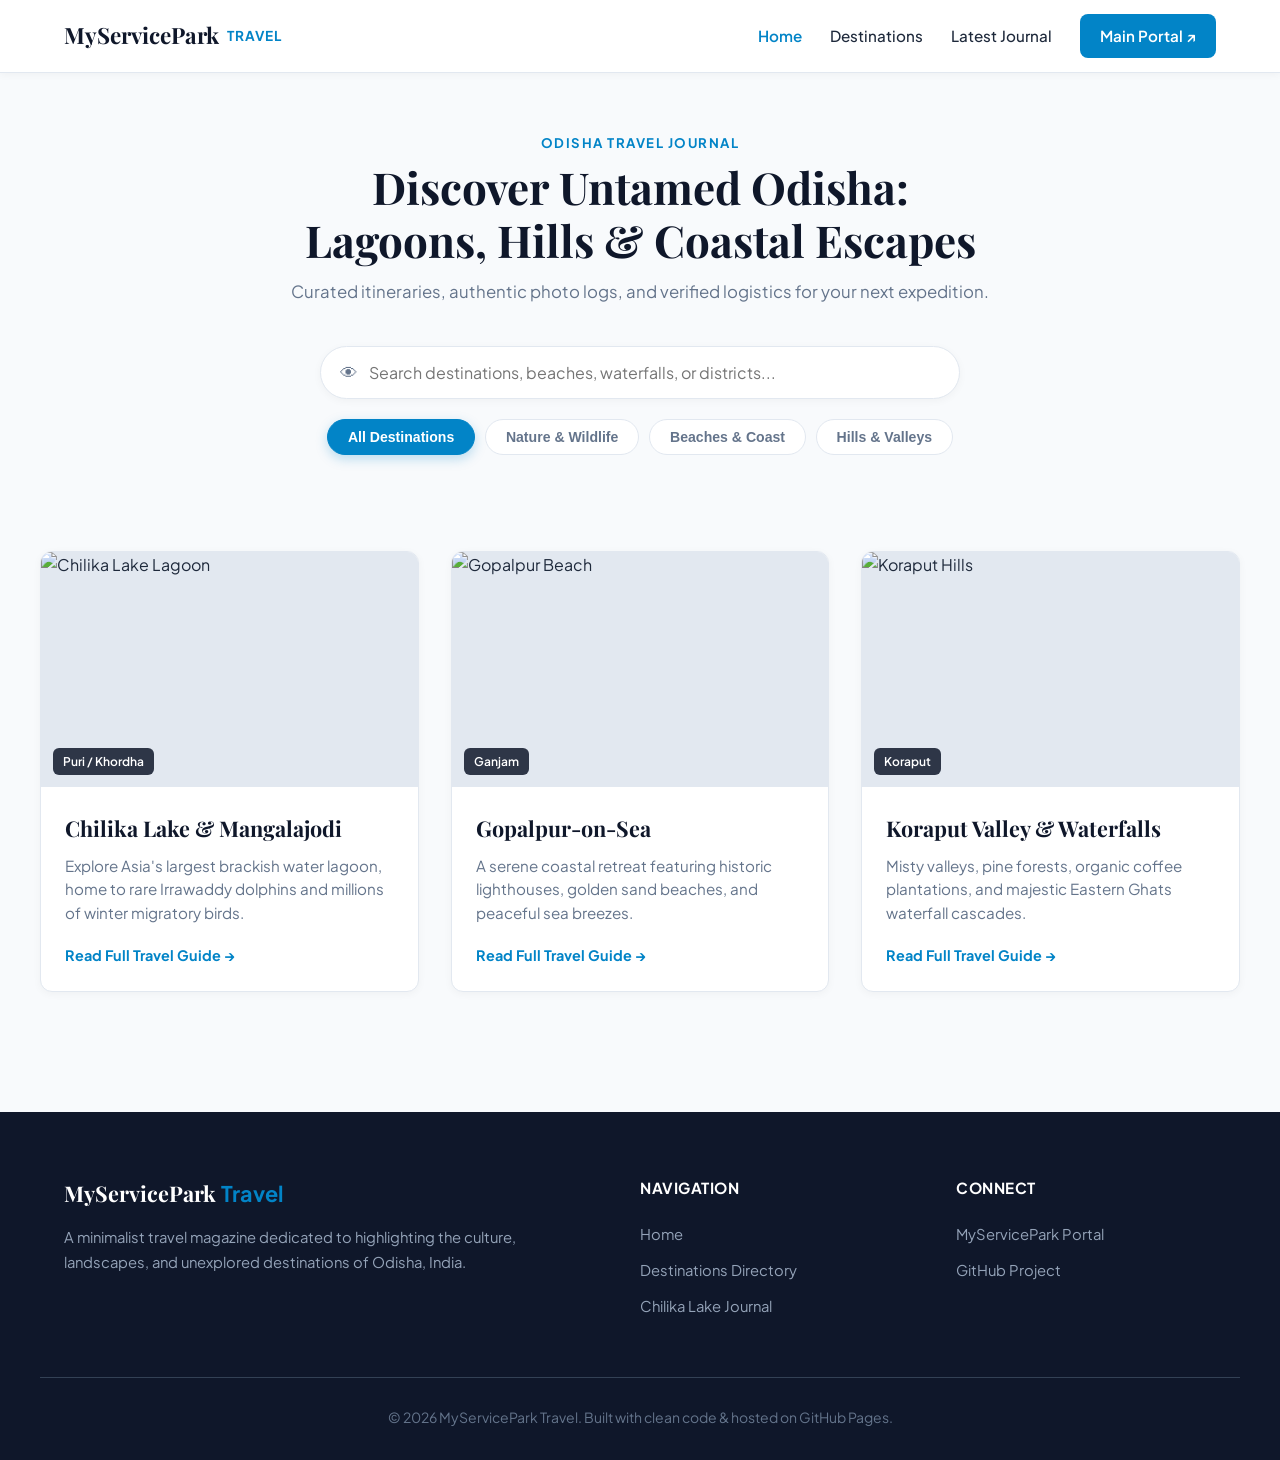
==== commit 6b7b1c05: "Update title and meta description in index.html" ====
--- a/index.html
+++ b/index.html
@@ -3,8 +3,8 @@
 <head>
   <meta charset="UTF-8" />
   <meta name="viewport" content="width=device-width, initial-scale=1.0" />
-  <title>MyServicePark Travel | Handcrafted Odisha Travel Guides</title>
-  <meta name="description" content="Discover handpicked travel itineraries, photography, and travel guides across Odisha." />
+  <title>MyServicePark Travel | Curated Travel Guides for Odisha</title>
+  <meta name="description" content="Discover curated eco-travel guides, coastal escapes, and hidden destinations in Odisha." />
 
   <link rel="preconnect" href="https://fonts.googleapis.com">
   <link rel="preconnect" href="https://fonts.gstatic.com" crossorigin>
@@ -32,91 +32,78 @@
     </div>
   </header>
 
-  <!-- Hero Banner -->
-  <section class="hero-section">
-    <div class="hero-bg" style="background-image: url('https://images.unsplash.com/photo-1501785888041-af3ef285b470?auto=format&fit=crop&w=1600&q=80');"></div>
-    <div class="hero-overlay"></div>
-    <div class="container hero-content">
-      <span class="section-tag hero-tag">Odisha Travel Journal</span>
-      <h1 class="hero-title">Uncover the Soul of India’s Best Kept Secret</h1>
-      <p class="hero-subtitle">From golden coastal shores and misty pine valleys to thousand-year-old stone heritage. Plan your next unforgettable Odisha journey.</p>
-      <div class="hero-actions">
-        <a href="articles/chilika-lake.html" class="hero-btn primary">Read Chilika Lake Guide &rarr;</a>
-        <a href="destinations/index.html" class="hero-btn secondary">Explore All Destinations</a>
+  <!-- Hero Section -->
+  <section class="section-block container">
+    <div class="section-center-header">
+      <span class="section-tag">Odisha Travel Journal</span>
+      <h1 class="section-title">Discover Untamed Odisha: Lagoons, Hills & Coastal Escapes</h1>
+      <p class="section-description">Curated itineraries, authentic photo logs, and verified logistics for your next expedition.</p>
+    </div>
+
+    <!-- Universal Search Bar -->
+    <div class="filter-controls-container">
+      <div class="search-input-wrapper">
+        <span class="search-icon">&#128065;</span>
+        <input type="text" id="destinationSearch" class="search-input" placeholder="Search destinations, beaches, waterfalls, or districts..." />
+      </div>
+
+      <div class="filter-tabs">
+        <button class="filter-btn active" data-category="all">All Destinations</button>
+        <button class="filter-btn" data-category="nature">Nature & Wildlife</button>
+        <button class="filter-btn" data-category="beaches">Beaches & Coast</button>
+        <button class="filter-btn" data-category="hills">Hills & Valleys</button>
       </div>
     </div>
   </section>
 
-  <!-- Vision Section -->
-  <section class="section-block container">
-    <div class="section-center-header">
-      <span class="section-tag">Our Vision</span>
-      <h2 class="section-title">An Authentic Guide to Exploring Odisha</h2>
-      <p class="section-description">We cut through generic tourist lists to bring you thoughtful, deep-dive travel journals. Discover local routes, travel budgets, best seasons, and hidden scenic spots curated with care.</p>
-    </div>
-  </section>
+  <!-- Featured Destinations Grid -->
+  <section class="section-block container" style="padding-top: 0;">
+    <div class="cards-grid" id="destinationsGrid">
 
-  <!-- Featured Destinations Grid -->
-  <section class="section-block container">
-    <div class="section-header-flex">
-      <div>
-        <span class="section-tag">Handpicked Escapes</span>
-        <h2 class="section-title">Featured Places</h2>
-      </div>
-      <a href="destinations/index.html" class="text-link">Browse All Destinations &rarr;</a>
-    </div>
-
-    <div class="cards-grid">
-      <!-- Card 1 -->
-      <article class="destination-card">
+      <!-- Card 1: Chilika -->
+      <article class="destination-card" data-category="nature" data-keywords="chilika lake mangalajodi lagoon puri khordha bird sanctuary dolphins">
         <div class="card-image-wrap">
           <img src="https://images.unsplash.com/photo-1501785888041-af3ef285b470?auto=format&fit=crop&w=800&q=80" alt="Chilika Lake Lagoon" />
           <span class="card-badge">Puri / Khordha</span>
         </div>
         <div class="card-content">
           <h3 class="card-title">Chilika Lake & Mangalajodi</h3>
-          <p class="card-text">Explore Asia's largest brackish lagoon, home to Irrawaddy dolphins and millions of Siberian migratory birds.</p>
-          <a href="articles/chilika-lake.html" class="card-link">Explore Guide &rarr;</a>
+          <p class="card-text">Explore Asia's largest brackish water lagoon, home to rare Irrawaddy dolphins and millions of winter migratory birds.</p>
+          <a href="articles/chilika-lake.html" class="card-link">Read Full Travel Guide &rarr;</a>
         </div>
       </article>
 
-      <!-- Card 2 -->
-      <article class="destination-card">
+      <!-- Card 2: Gopalpur -->
+      <article class="destination-card" data-category="beaches" data-keywords="gopalpur beach sea ganjam lighthouse retreat coastal">
         <div class="card-image-wrap">
           <img src="https://images.unsplash.com/photo-1432405972618-c60b0225b8f9?auto=format&fit=crop&w=800&q=80" alt="Gopalpur Beach" />
           <span class="card-badge">Ganjam</span>
         </div>
         <div class="card-content">
           <h3 class="card-title">Gopalpur-on-Sea</h3>
-          <p class="card-text">A quiet seaside retreat known for serene beaches, coconut groves, and colonial lighthouse history.</p>
-          <a href="destinations/index.html" class="card-link">Explore Guide &rarr;</a>
+          <p class="card-text">A serene coastal retreat featuring historic lighthouses, golden sand beaches, and peaceful sea breezes.</p>
+          <a href="articles/gopalpur-beach.html" class="card-link">Read Full Travel Guide &rarr;</a>
         </div>
       </article>
 
-      <!-- Card 3 -->
-      <article class="destination-card">
+      <!-- Card 3: Koraput -->
+      <article class="destination-card" data-category="hills" data-keywords="koraput valley waterfalls eastern ghats coffee plantation hills">
         <div class="card-image-wrap">
           <img src="https://images.unsplash.com/photo-1464822759023-fed622ff2c3b?auto=format&fit=crop&w=800&q=80" alt="Koraput Hills" />
           <span class="card-badge">Koraput</span>
         </div>
         <div class="card-content">
           <h3 class="card-title">Koraput Valley & Waterfalls</h3>
-          <p class="card-text">Misty valleys, coffee plantations, and breathtaking cascades nestled in Eastern Ghats highlands.</p>
-          <a href="destinations/index.html" class="card-link">Explore Guide &rarr;</a>
+          <p class="card-text">Misty valleys, pine forests, organic coffee plantations, and majestic Eastern Ghats waterfall cascades.</p>
+          <a href="articles/koraput-valley.html" class="card-link">Read Full Travel Guide &rarr;</a>
         </div>
       </article>
+
     </div>
-  </section>
 
-  <!-- Ecosystem Banner Section -->
-  <section class="section-block container">
-    <div class="ecosystem-box">
-      <div>
-        <span class="section-tag light">MyServicePark Ecosystem</span>
-        <h2 class="ecosystem-title">Need Travel Bookings or Local Services?</h2>
-        <p class="ecosystem-text">Discover verified local services, stays, cab arrangements, and booking solutions on our primary MyServicePark platform.</p>
-      </div>
-      <a href="https://myservicepark.com/" target="_blank" rel="noopener" class="ecosystem-btn">Visit MyServicePark Portal &nearr;</a>
+    <div id="noResults" class="no-results-box" style="display: none;">
+      <h3>No matching destinations found</h3>
+      <p>Try searching with a different term or selecting a different filter above.</p>
     </div>
   </section>
 
@@ -139,7 +126,7 @@
         <h4>Connect</h4>
         <ul>
           <li><a href="https://myservicepark.com/" target="_blank" rel="noopener">MyServicePark Portal</a></li>
-          <li><a href="https://github.com/sangamswain/myservicepark-travel" target="_blank" rel="noopener">GitHub Project</a></li>
+          <li><a href="https://github.com/SangamSwain/myservicepark-travel" target="_blank" rel="noopener">GitHub Project</a></li>
         </ul>
       </div>
     </div>
--- a/style.css
+++ b/style.css
@@ -1,5 +1,5 @@
 /* ==========================================================================
-   MYSERVICEPARK TRAVEL - MASTER DESIGN SYSTEM
+   MYSERVICEPARK TRAVEL - MASTER STYLESHEET
    ========================================================================== */
 
 :root {
@@ -12,8 +12,12 @@
   --border-color: #e2e8f0;
   --font-heading: 'Playfair Display', Georgia, serif;
   --font-body: 'Plus Jakarta Sans', system-ui, -apple-system, sans-serif;
-  --max-width: 1140px;
+  --max-width: 1200px;
+  --article-width: 1100px;
   --radius: 12px;
+  --shadow-sm: 0 2px 8px rgba(0, 0, 0, 0.04);
+  --shadow-md: 0 8px 24px rgba(0, 0, 0, 0.06);
+  --shadow-lg: 0 16px 32px rgba(0, 0, 0, 0.1);
 }
 
 *, *::before, *::after {
@@ -46,38 +50,42 @@
   width: 100%;
   max-width: var(--max-width);
   margin: 0 auto;
-  padding: 0 1.25rem;
-}
-
-/* Header & Navigation */
+  padding: 0 1.5rem;
+}
+
+/* --- Header & Navigation --- */
 .site-header {
-  background: var(--card-bg);
+  background: #ffffff;
   border-bottom: 1px solid var(--border-color);
   position: sticky;
   top: 0;
-  z-index: 100;
+  z-index: 1000;
+  box-shadow: var(--shadow-sm);
 }
 
 .nav-wrapper {
   display: flex;
   align-items: center;
   justify-content: space-between;
-  height: 70px;
+  height: 72px;
 }
 
 .brand-logo {
   font-family: var(--font-heading);
-  font-size: 1.35rem;
+  font-size: 1.4rem;
   font-weight: 700;
   color: var(--dark-bg);
   text-decoration: none;
+  display: flex;
+  align-items: center;
+  gap: 0.5rem;
 }
 
 .brand-logo span {
   color: var(--primary);
   font-family: var(--font-body);
   font-size: 0.85rem;
-  font-weight: 600;
+  font-weight: 700;
   text-transform: uppercase;
   letter-spacing: 1px;
 }
@@ -85,7 +93,7 @@
 .nav-menu {
   display: flex;
   align-items: center;
-  gap: 1.5rem;
+  gap: 1.75rem;
 }
 
 .nav-link {
@@ -98,54 +106,256 @@
 
 .nav-link:hover, .nav-link.active {
   color: var(--primary);
+  font-weight: 600;
 }
 
 .nav-btn {
   background: var(--primary);
-  color: #fff !important;
-  padding: 0.55rem 1.1rem;
-  border-radius: 6px;
+  color: #ffffff !important;
+  padding: 0.6rem 1.25rem;
+  border-radius: 8px;
   font-weight: 600;
-  transition: background 0.2s ease;
-  text-align: center;
+  transition: background 0.2s ease, transform 0.2s ease;
 }
 
 .nav-btn:hover {
   background: var(--primary-hover);
+  transform: translateY(-1px);
 }
 
 .menu-toggle {
   display: none;
   background: none;
   border: none;
-  font-size: 1.5rem;
+  font-size: 1.6rem;
   cursor: pointer;
   color: var(--dark-bg);
-  padding: 0.5rem;
-}
-
-/* Article Header */
-.article-header {
-  margin: 2.5rem 0 1.5rem;
+}
+
+/* --- Section Formatting --- */
+.section-block {
+  padding: 3.5rem 0;
+}
+
+.section-center-header {
   text-align: center;
+  max-width: 720px;
+  margin: 0 auto 2.5rem;
 }
 
 .section-tag {
   display: inline-block;
   color: var(--primary);
-  font-size: 0.85rem;
+  font-size: 0.825rem;
   font-weight: 700;
   text-transform: uppercase;
-  letter-spacing: 1.2px;
+  letter-spacing: 1.5px;
   margin-bottom: 0.5rem;
 }
 
 .section-title {
   font-family: var(--font-heading);
-  font-size: clamp(1.75rem, 4vw, 2.6rem);
-  line-height: 1.25;
+  font-size: clamp(2rem, 4vw, 2.75rem);
+  line-height: 1.2;
   color: var(--dark-bg);
-  margin-bottom: 0.75rem;
+}
+
+.section-description {
+  font-size: 1.05rem;
+  color: var(--text-muted);
+  margin-top: 0.75rem;
+}
+
+/* --- Universal Search & Filter --- */
+.filter-controls-container {
+  margin: 1.5rem 0 2.5rem;
+  display: flex;
+  flex-direction: column;
+  gap: 1.25rem;
+  align-items: center;
+}
+
+.search-input-wrapper {
+  position: relative;
+  width: 100%;
+  max-width: 640px;
+}
+
+.search-icon {
+  position: absolute;
+  left: 1.25rem;
+  top: 50%;
+  transform: translateY(-50%);
+  font-size: 1.1rem;
+  color: var(--text-muted);
+  pointer-events: none;
+}
+
+.search-input {
+  width: 100%;
+  padding: 0.95rem 1rem 0.95rem 3rem;
+  border-radius: 30px;
+  border: 1px solid var(--border-color);
+  background: #ffffff;
+  font-size: 1rem;
+  font-family: var(--font-body);
+  color: var(--text-main);
+  box-shadow: var(--shadow-sm);
+  outline: none;
+  transition: all 0.25s ease;
+}
+
+.search-input:focus {
+  border-color: var(--primary);
+  box-shadow: 0 0 0 4px rgba(2, 132, 199, 0.12);
+}
+
+.filter-tabs {
+  display: flex;
+  flex-wrap: wrap;
+  gap: 0.6rem;
+  justify-content: center;
+}
+
+.filter-btn {
+  background: #ffffff;
+  border: 1px solid var(--border-color);
+  color: var(--text-muted);
+  padding: 0.55rem 1.25rem;
+  border-radius: 20px;
+  font-size: 0.88rem;
+  font-weight: 600;
+  cursor: pointer;
+  transition: all 0.2s ease;
+}
+
+.filter-btn:hover {
+  border-color: var(--primary);
+  color: var(--primary);
+}
+
+.filter-btn.active {
+  background: var(--primary);
+  color: #ffffff;
+  border-color: var(--primary);
+  box-shadow: 0 4px 12px rgba(2, 132, 199, 0.25);
+}
+
+.no-results-box {
+  text-align: center;
+  padding: 3.5rem 1.5rem;
+  background: #ffffff;
+  border-radius: var(--radius);
+  border: 1px dashed var(--border-color);
+  margin-top: 1.5rem;
+}
+
+/* --- Cards Grid --- */
+.cards-grid {
+  display: grid;
+  grid-template-columns: repeat(auto-fill, minmax(320px, 1fr));
+  gap: 2rem;
+}
+
+.destination-card {
+  background: var(--card-bg);
+  border: 1px solid var(--border-color);
+  border-radius: var(--radius);
+  overflow: hidden;
+  box-shadow: var(--shadow-sm);
+  transition: transform 0.3s ease, box-shadow 0.3s ease;
+  display: flex;
+  flex-direction: column;
+}
+
+.destination-card:hover {
+  transform: translateY(-5px);
+  box-shadow: var(--shadow-md);
+}
+
+.card-image-wrap {
+  position: relative;
+  width: 100%;
+  aspect-ratio: 16 / 10;
+  overflow: hidden;
+  background: #e2e8f0;
+}
+
+.card-image-wrap img {
+  width: 100%;
+  height: 100%;
+  object-fit: cover;
+  transition: transform 0.4s ease;
+}
+
+.destination-card:hover .card-image-wrap img {
+  transform: scale(1.06);
+}
+
+.card-badge {
+  position: absolute;
+  bottom: 12px;
+  left: 12px;
+  background: rgba(15, 23, 42, 0.85);
+  backdrop-filter: blur(4px);
+  color: #ffffff;
+  font-size: 0.75rem;
+  font-weight: 600;
+  padding: 4px 10px;
+  border-radius: 6px;
+}
+
+.card-content {
+  padding: 1.5rem;
+  display: flex;
+  flex-direction: column;
+  flex-grow: 1;
+}
+
+.card-title {
+  font-family: var(--font-heading);
+  font-size: 1.35rem;
+  color: var(--dark-bg);
+  margin-bottom: 0.5rem;
+}
+
+.card-text {
+  font-size: 0.95rem;
+  color: var(--text-muted);
+  margin-bottom: 1.25rem;
+  line-height: 1.55;
+  flex-grow: 1;
+}
+
+.card-link {
+  color: var(--primary);
+  text-decoration: none;
+  font-weight: 700;
+  font-size: 0.9rem;
+  display: inline-flex;
+  align-items: center;
+  gap: 0.35rem;
+  transition: color 0.2s;
+}
+
+.card-link:hover {
+  color: var(--primary-hover);
+}
+
+/* ==========================================================================
+   CENTERED & BALANCED ARTICLE LAYOUT (PREMIUM JOURNAL DESIGN)
+   ========================================================================== */
+
+.article-container {
+  max-width: var(--article-width);
+  margin: 0 auto;
+  padding: 0 1.5rem;
+}
+
+.article-header {
+  margin: 3.5rem auto 2.5rem;
+  text-align: center;
+  max-width: 840px;
 }
 
 .article-meta-bar {
@@ -153,77 +363,104 @@
   align-items: center;
   justify-content: center;
   flex-wrap: wrap;
-  gap: 0.5rem;
-  font-size: 0.88rem;
+  gap: 0.75rem;
+  font-size: 0.9rem;
   color: var(--text-muted);
+  margin-top: 1rem;
 }
 
 .article-layout {
   display: grid;
-  grid-template-columns: 310px 1fr;
-  gap: 2.5rem;
-  margin: 2.5rem 0 4rem;
+  grid-template-columns: minmax(0, 1fr) 340px;
+  gap: 3.5rem;
+  margin-bottom: 5rem;
   align-items: start;
 }
 
-/* Quick Facts Sidebar */
+.article-body h2 {
+  font-family: var(--font-heading);
+  font-size: clamp(1.5rem, 3vw, 2rem);
+  color: var(--dark-bg);
+  margin: 2.5rem 0 1rem;
+}
+
+.article-body h2:first-child {
+  margin-top: 0;
+}
+
+.article-body p {
+  margin-bottom: 1.5rem;
+  font-size: 1.05rem;
+  color: #334155;
+  line-height: 1.8;
+}
+
+.article-body ul {
+  margin: 0 0 2rem 1.25rem;
+}
+
+.article-body li {
+  margin-bottom: 0.85rem;
+  font-size: 1.025rem;
+  color: #334155;
+  line-height: 1.65;
+}
+
+/* Sidebar Quick Facts */
 .travel-quick-info {
   background: var(--card-bg);
   border: 1px solid var(--border-color);
   border-radius: var(--radius);
-  padding: 1.5rem;
-  box-shadow: 0 2px 10px rgba(0, 0, 0, 0.03);
+  padding: 2rem;
+  box-shadow: var(--shadow-sm);
   position: sticky;
-  top: 90px;
+  top: 96px;
 }
 
 .info-title {
   font-family: var(--font-heading);
-  font-size: 1.25rem;
+  font-size: 1.35rem;
   color: var(--dark-bg);
-  padding-bottom: 0.75rem;
+  padding-bottom: 0.85rem;
   border-bottom: 2px solid var(--border-color);
-  margin-bottom: 1.25rem;
-  display: flex;
-  align-items: center;
-  gap: 0.5rem;
+  margin-bottom: 1.35rem;
 }
 
 .info-grid {
   display: flex;
   flex-direction: column;
-  gap: 1rem;
+  gap: 1.2rem;
 }
 
 .info-item label {
   display: block;
   font-size: 0.75rem;
   text-transform: uppercase;
-  letter-spacing: 0.8px;
+  letter-spacing: 1px;
   color: var(--text-muted);
   font-weight: 700;
-  margin-bottom: 0.15rem;
+  margin-bottom: 0.25rem;
 }
 
 .info-item span {
-  font-size: 0.95rem;
+  font-size: 0.98rem;
   color: var(--text-main);
   font-weight: 600;
-  line-height: 1.4;
+  line-height: 1.45;
   display: block;
 }
 
 .sidebar-action-btn {
   display: block;
   width: 100%;
-  margin-top: 1.5rem;
-  padding: 0.8rem 1rem;
+  margin-top: 1.85rem;
+  padding: 0.85rem 1rem;
   background: var(--primary);
   color: #ffffff;
   text-align: center;
   text-decoration: none;
   font-weight: 600;
-  font-size: 0.9rem;
+  font-size: 0.95rem;
   border-radius: 8px;
   box-shadow: 0 4px 12px rgba(2, 132, 199, 0.25);
   transition: all 0.2s ease;
@@ -234,53 +471,20 @@
   transform: translateY(-1px);
 }
 
-/* Article Content Formatting */
-.article-body h2 {
-  font-family: var(--font-heading);
-  font-size: clamp(1.4rem, 3vw, 1.8rem);
-  color: var(--dark-bg);
-  margin: 2rem 0 1rem;
-}
-
-.article-body h2:first-child {
-  margin-top: 0;
-}
-
-.article-body p {
-  margin-bottom: 1.25rem;
-  font-size: 1.05rem;
-  color: #334155;
-  line-height: 1.75;
-}
-
-.article-body ul {
-  margin: 0 0 1.5rem 1.25rem;
-}
-
-.article-body li {
-  margin-bottom: 0.6rem;
-  font-size: 1.02rem;
-  color: #334155;
-  line-height: 1.6;
-}
-
-/* ==========================================================================
-   INFINITE INSTAGRAM-STYLE CAROUSEL
-   ========================================================================== */
-
+/* Carousel Gallery Component */
 .insta-carousel-wrapper {
-  margin: 2rem 0;
+  margin: 2.25rem 0;
   background: var(--card-bg);
   border: 1px solid var(--border-color);
   border-radius: var(--radius);
   overflow: hidden;
-  box-shadow: 0 4px 20px rgba(0, 0, 0, 0.05);
+  box-shadow: var(--shadow-sm);
 }
 
 .insta-carousel-viewport {
   position: relative;
   width: 100%;
-  aspect-ratio: 16 / 9;
+  aspect-ratio: 16 / 10;
   background: #0f172a;
 }
 
@@ -303,9 +507,7 @@
   width: 100%;
   height: 100%;
   scroll-snap-align: start;
-  scroll-snap-stop: always;
   position: relative;
-  user-select: none;
 }
 
 .insta-slide img {
@@ -317,9 +519,9 @@
 
 .insta-badge {
   position: absolute;
-  top: 12px;
-  right: 12px;
-  background: rgba(15, 23, 42, 0.75);
+  top: 14px;
+  right: 14px;
+  background: rgba(15, 23, 42, 0.8);
   backdrop-filter: blur(4px);
   color: #fff;
   font-size: 0.75rem;
@@ -333,21 +535,21 @@
   position: absolute;
   top: 50%;
   transform: translateY(-50%);
-  background: rgba(255, 255, 255, 0.9);
+  background: rgba(255, 255, 255, 0.92);
   border: none;
-  width: 38px;
-  height: 38px;
+  width: 40px;
+  height: 40px;
   border-radius: 50%;
   cursor: pointer;
   display: flex;
   align-items: center;
   justify-content: center;
-  font-size: 1.2rem;
+  font-size: 1.3rem;
   font-weight: bold;
   color: var(--dark-bg);
-  box-shadow: 0 2px 8px rgba(0,0,0,0.25);
+  box-shadow: var(--shadow-md);
   z-index: 6;
-  transition: background 0.2s, transform 0.2s;
+  transition: all 0.2s ease;
 }
 
 .insta-nav-btn:hover {
@@ -355,13 +557,12 @@
   transform: translateY(-50%) scale(1.08);
 }
 
-.insta-nav-btn.prev { left: 12px; }
-.insta-nav-btn.next { right: 12px; }
-
-/* Caption Box Directly Below Active Image */
+.insta-nav-btn.prev { left: 14px; }
+.insta-nav-btn.next { right: 14px; }
+
 .insta-caption-bar {
-  padding: 1.1rem 1.25rem;
-  background: var(--card-bg);
+  padding: 1.2rem 1.5rem;
+  background: #ffffff;
   border-top: 1px solid var(--border-color);
 }
 
@@ -369,7 +570,7 @@
   display: flex;
   align-items: center;
   gap: 0.4rem;
-  font-size: 0.8rem;
+  font-size: 0.825rem;
   font-weight: 700;
   color: var(--primary);
   text-transform: uppercase;
@@ -391,8 +592,8 @@
 }
 
 .insta-dot {
-  width: 7px;
-  height: 7px;
+  width: 8px;
+  height: 8px;
   border-radius: 50%;
   background: #cbd5e1;
   transition: all 0.25s ease;
@@ -401,7 +602,7 @@
 
 .insta-dot.active {
   background: var(--primary);
-  width: 18px;
+  width: 20px;
   border-radius: 4px;
 }
 
@@ -431,9 +632,9 @@
 
 .lightbox-header-bar {
   position: absolute;
-  top: 15px;
-  left: 20px;
-  right: 20px;
+  top: 20px;
+  left: 24px;
+  right: 24px;
   display: flex;
   justify-content: space-between;
   align-items: center;
@@ -442,18 +643,17 @@
 
 .lightbox-controls {
   display: flex;
-  gap: 8px;
+  gap: 10px;
 }
 
 .lightbox-btn {
   background: rgba(255, 255, 255, 0.15);
   border: 1px solid rgba(255, 255, 255, 0.25);
   color: #fff;
-  padding: 6px 12px;
+  padding: 6px 14px;
   border-radius: 6px;
   cursor: pointer;
   font-size: 0.85rem;
-  font-family: var(--font-body);
   transition: background 0.2s;
 }
 
@@ -467,7 +667,6 @@
   color: #ffffff;
   font-size: 2.2rem;
   cursor: pointer;
-  line-height: 1;
 }
 
 .lightbox-viewport {
@@ -483,8 +682,7 @@
   max-width: 100%;
   max-height: 100%;
   object-fit: contain;
-  transition: transform 0.25s cubic-bezier(0.25, 1, 0.5, 1);
-  transform-origin: center center;
+  transition: transform 0.25s ease;
 }
 
 .lightbox-caption-text {
@@ -493,57 +691,39 @@
   margin-top: 1rem;
   text-align: center;
   max-width: 800px;
-  padding: 0 1.25rem;
-}
-
-/* Video Wrapper */
-.video-wrapper {
-  position: relative;
-  padding-bottom: 56.25%;
-  height: 0;
-  overflow: hidden;
-  border-radius: var(--radius);
-  margin: 2rem 0;
-}
-
-.video-wrapper iframe {
-  position: absolute;
-  top: 0;
-  left: 0;
-  width: 100%;
-  height: 100%;
-  border: 0;
-}
-
-/* Call to Action Box */
+  padding: 0 1.5rem;
+}
+
+/* Call To Action Box */
 .booking-cta-box {
   background: linear-gradient(135deg, var(--dark-bg), #1e293b);
-  color: #fff;
-  padding: 2rem;
+  color: #ffffff;
+  padding: 2.5rem;
   border-radius: var(--radius);
-  margin: 3rem 0;
+  margin: 3.5rem 0 2rem;
+  box-shadow: var(--shadow-md);
 }
 
 .booking-cta-box h3 {
   font-family: var(--font-heading);
   color: #38bdf8;
-  font-size: 1.5rem;
+  font-size: 1.6rem;
   margin-bottom: 0.5rem;
 }
 
 .booking-cta-box p {
   color: #cbd5e1;
-  font-size: 1rem;
-  margin-bottom: 1.25rem;
+  font-size: 1.025rem;
+  margin-bottom: 1.5rem;
 }
 
 .booking-cta-btn {
   display: inline-block;
   background: var(--primary);
-  color: #fff;
+  color: #ffffff;
   text-decoration: none;
-  padding: 0.75rem 1.5rem;
-  border-radius: 6px;
+  padding: 0.8rem 1.6rem;
+  border-radius: 8px;
   font-weight: 600;
   transition: background 0.2s ease;
 }
@@ -552,26 +732,26 @@
   background: var(--primary-hover);
 }
 
-/* Footer Styling */
+/* --- Footer --- */
 .site-footer {
   background: var(--dark-bg);
   color: #cbd5e1;
-  padding: 3rem 0 1.5rem;
+  padding: 4rem 0 2rem;
   margin-top: 4rem;
 }
 
 .footer-grid {
   display: grid;
   grid-template-columns: 2fr 1fr 1fr;
-  gap: 3rem;
-  margin-bottom: 2.5rem;
+  gap: 3.5rem;
+  margin-bottom: 3rem;
 }
 
 .footer-brand h3 {
   font-family: var(--font-heading);
-  color: #fff;
-  font-size: 1.25rem;
-  margin-bottom: 0.75rem;
+  color: #ffffff;
+  font-size: 1.35rem;
+  margin-bottom: 0.85rem;
 }
 
 .footer-brand h3 span {
@@ -580,14 +760,15 @@
 }
 
 .footer-brand p {
-  font-size: 0.9rem;
-  line-height: 1.6;
+  font-size: 0.925rem;
+  line-height: 1.65;
+  color: #94a3b8;
 }
 
 .footer-links h4 {
-  color: #fff;
+  color: #ffffff;
   font-size: 0.95rem;
-  margin-bottom: 1rem;
+  margin-bottom: 1.25rem;
   text-transform: uppercase;
   letter-spacing: 0.5px;
 }
@@ -597,46 +778,42 @@
 }
 
 .footer-links li {
-  margin-bottom: 0.5rem;
+  margin-bottom: 0.65rem;
 }
 
 .footer-links a {
   color: #94a3b8;
   text-decoration: none;
-  font-size: 0.9rem;
+  font-size: 0.925rem;
   transition: color 0.2s;
 }
 
 .footer-links a:hover {
-  color: #fff;
+  color: #ffffff;
 }
 
 .footer-bottom {
   border-top: 1px solid #334155;
-  padding-top: 1.5rem;
+  padding-top: 1.75rem;
   text-align: center;
-  font-size: 0.85rem;
+  font-size: 0.875rem;
   color: #64748b;
 }
 
-/* ==========================================================================
-   MOBILE & TABLET RESPONSIVE FIXES
-   ========================================================================== */
-
-@media (max-width: 900px) {
+/* --- Responsive Layout Adjustments --- */
+@media (max-width: 992px) {
   .article-layout {
     grid-template-columns: 1fr;
-    gap: 2rem;
+    gap: 3rem;
   }
 
   .travel-quick-info {
     position: static;
-    order: -1; /* Placed above main article body on mobile */
   }
 
   .footer-grid {
     grid-template-columns: 1fr;
-    gap: 2rem;
+    gap: 2.5rem;
   }
 }
 
@@ -647,15 +824,15 @@
 
   .nav-menu {
     position: absolute;
-    top: 70px;
+    top: 72px;
     left: 0;
     right: 0;
     background: #ffffff;
     flex-direction: column;
-    padding: 1.5rem;
-    gap: 1.2rem;
+    padding: 1.75rem;
+    gap: 1.25rem;
     border-bottom: 1px solid var(--border-color);
-    box-shadow: 0 10px 15px -3px rgba(0,0,0,0.1);
+    box-shadow: var(--shadow-md);
     display: none;
   }
 
@@ -667,26 +844,4 @@
     width: 100%;
     text-align: center;
   }
-
-  .insta-carousel-viewport {
-    aspect-ratio: 4 / 3; /* Optimized for phone screens */
-  }
-
-  .insta-nav-btn {
-    width: 32px;
-    height: 32px;
-    font-size: 1rem;
-  }
-
-  .insta-caption-bar {
-    padding: 1rem;
-  }
-
-  .booking-cta-box {
-    padding: 1.5rem;
-  }
-
-  .lightbox-controls {
-    display: none; /* Hide zoom buttons on small mobile; tap to zoom works */
-  }
-}
+}
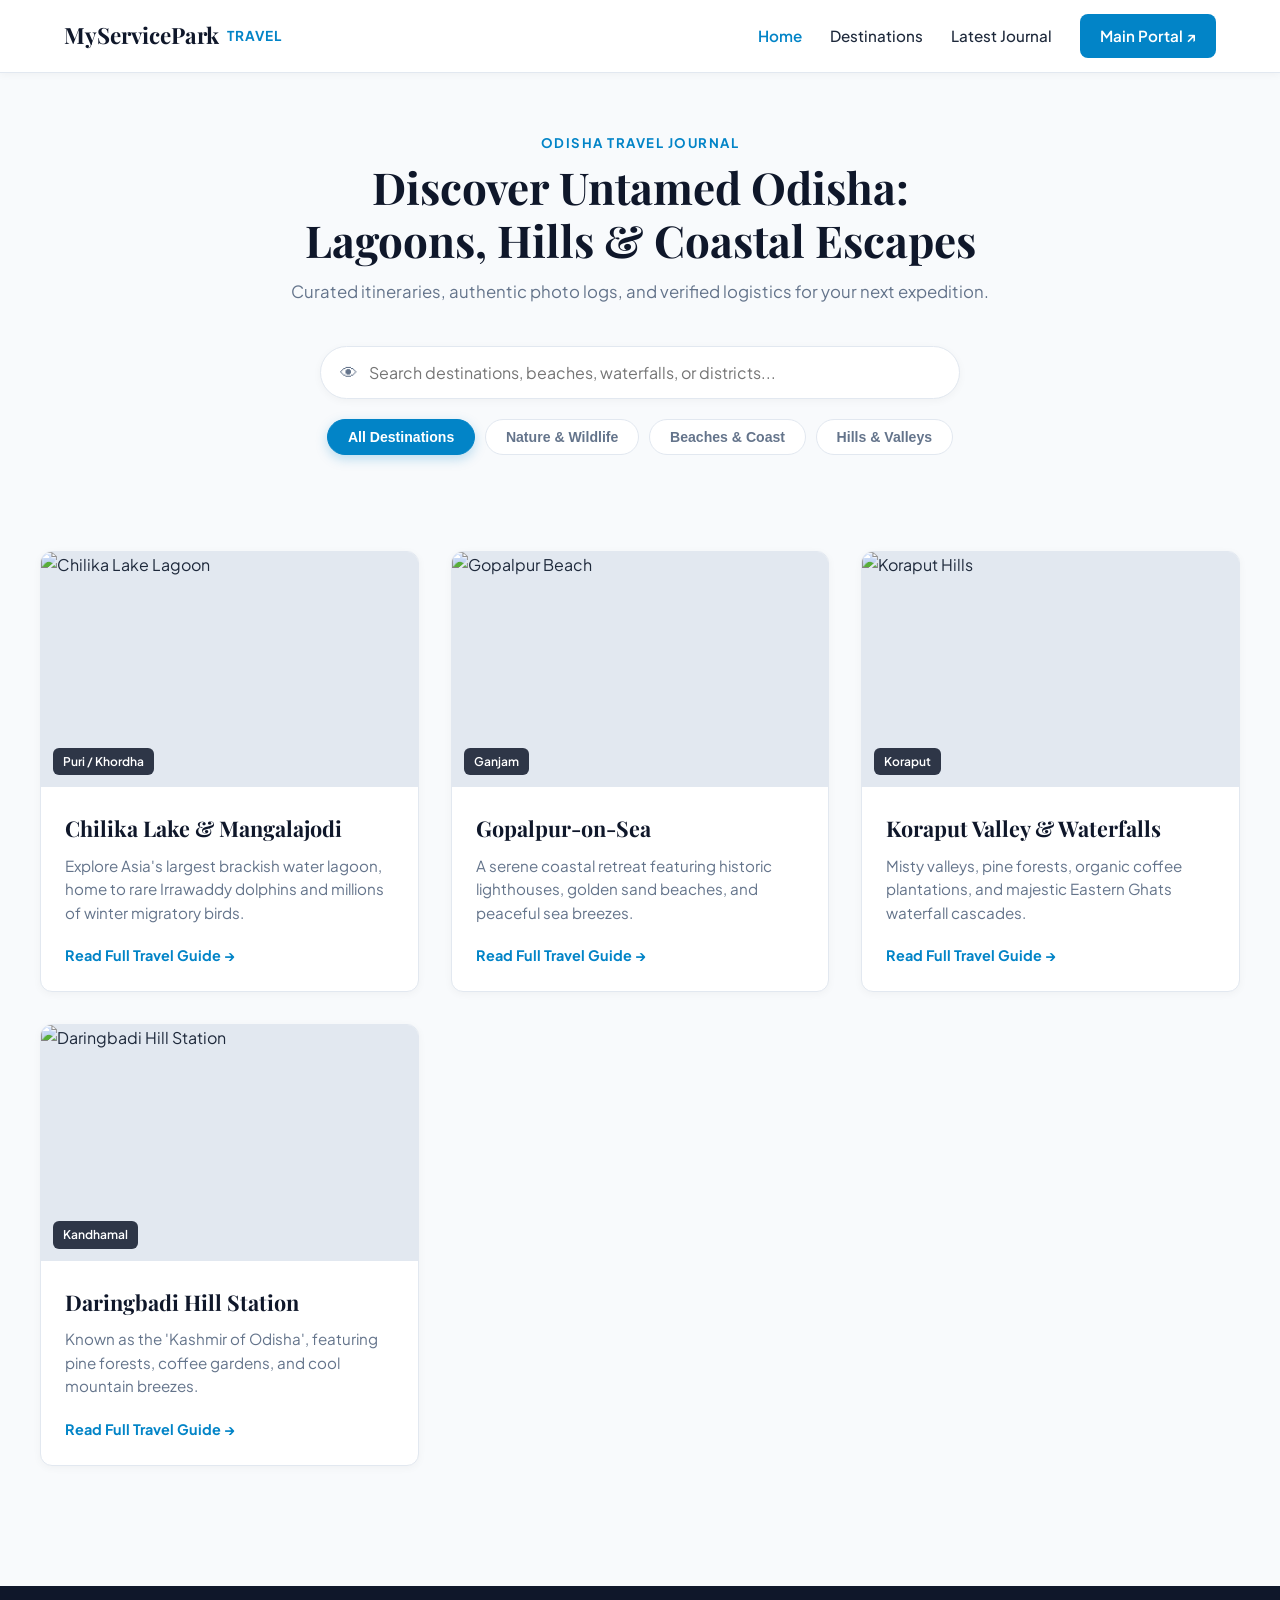
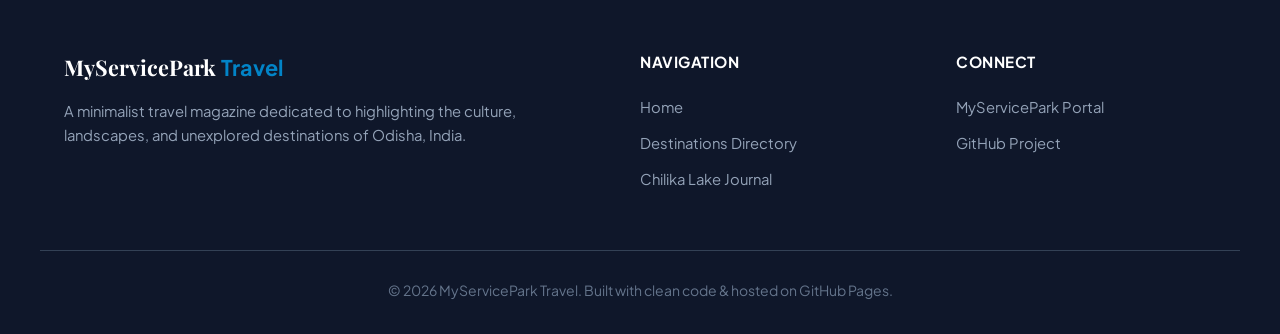
==== commit bab7c94c: "Add Daringbadi travel card to index.html" ====
--- a/index.html
+++ b/index.html
@@ -98,9 +98,23 @@
           <a href="articles/koraput-valley.html" class="card-link">Read Full Travel Guide &rarr;</a>
         </div>
       </article>
+      
+      <!-- Card 3: Daringbadi -->
+      <article class="destination-card" data-category="hills" data-keywords="daringbadi kandhamal pine forest coffee garden hill station kashmir of odisha cold midubanda">
+        <div class="card-image-wrap">
+          <img src="https://images.unsplash.com/photo-1448375240586-882707db888b?auto=format&fit=crop&w=800&q=80" alt="Daringbadi Hill Station" />
+          <span class="card-badge">Kandhamal</span>
+        </div>
+        <div class="card-content">
+          <h3 class="card-title">Daringbadi Hill Station</h3>
+          <p class="card-text">Known as the 'Kashmir of Odisha', featuring pine forests, coffee gardens, and cool mountain breezes.</p>
+          <a href="articles/daringbadi.html" class="card-link">Read Full Travel Guide &rarr;</a>
+        </div>
+      </article>
 
+      <!-- Add article cards above this --->
+      
     </div>
-
     <div id="noResults" class="no-results-box" style="display: none;">
       <h3>No matching destinations found</h3>
       <p>Try searching with a different term or selecting a different filter above.</p>
